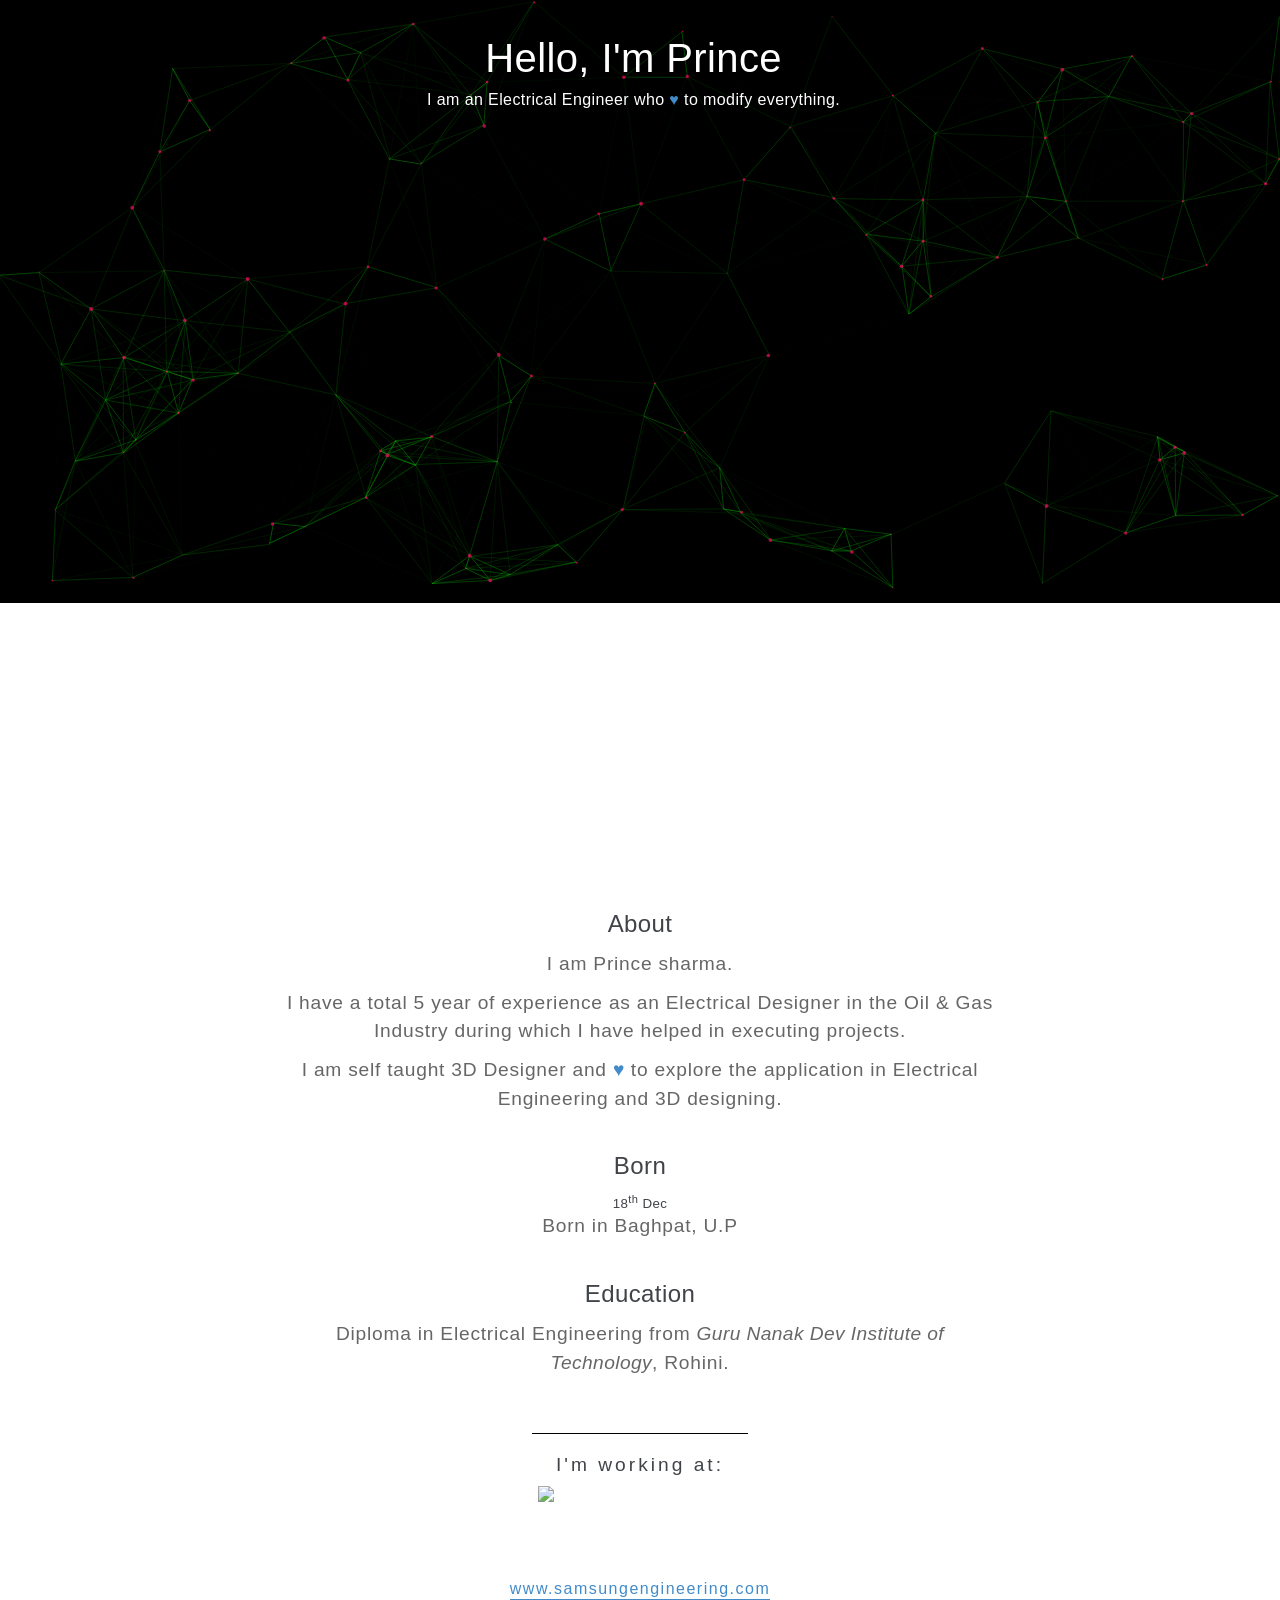
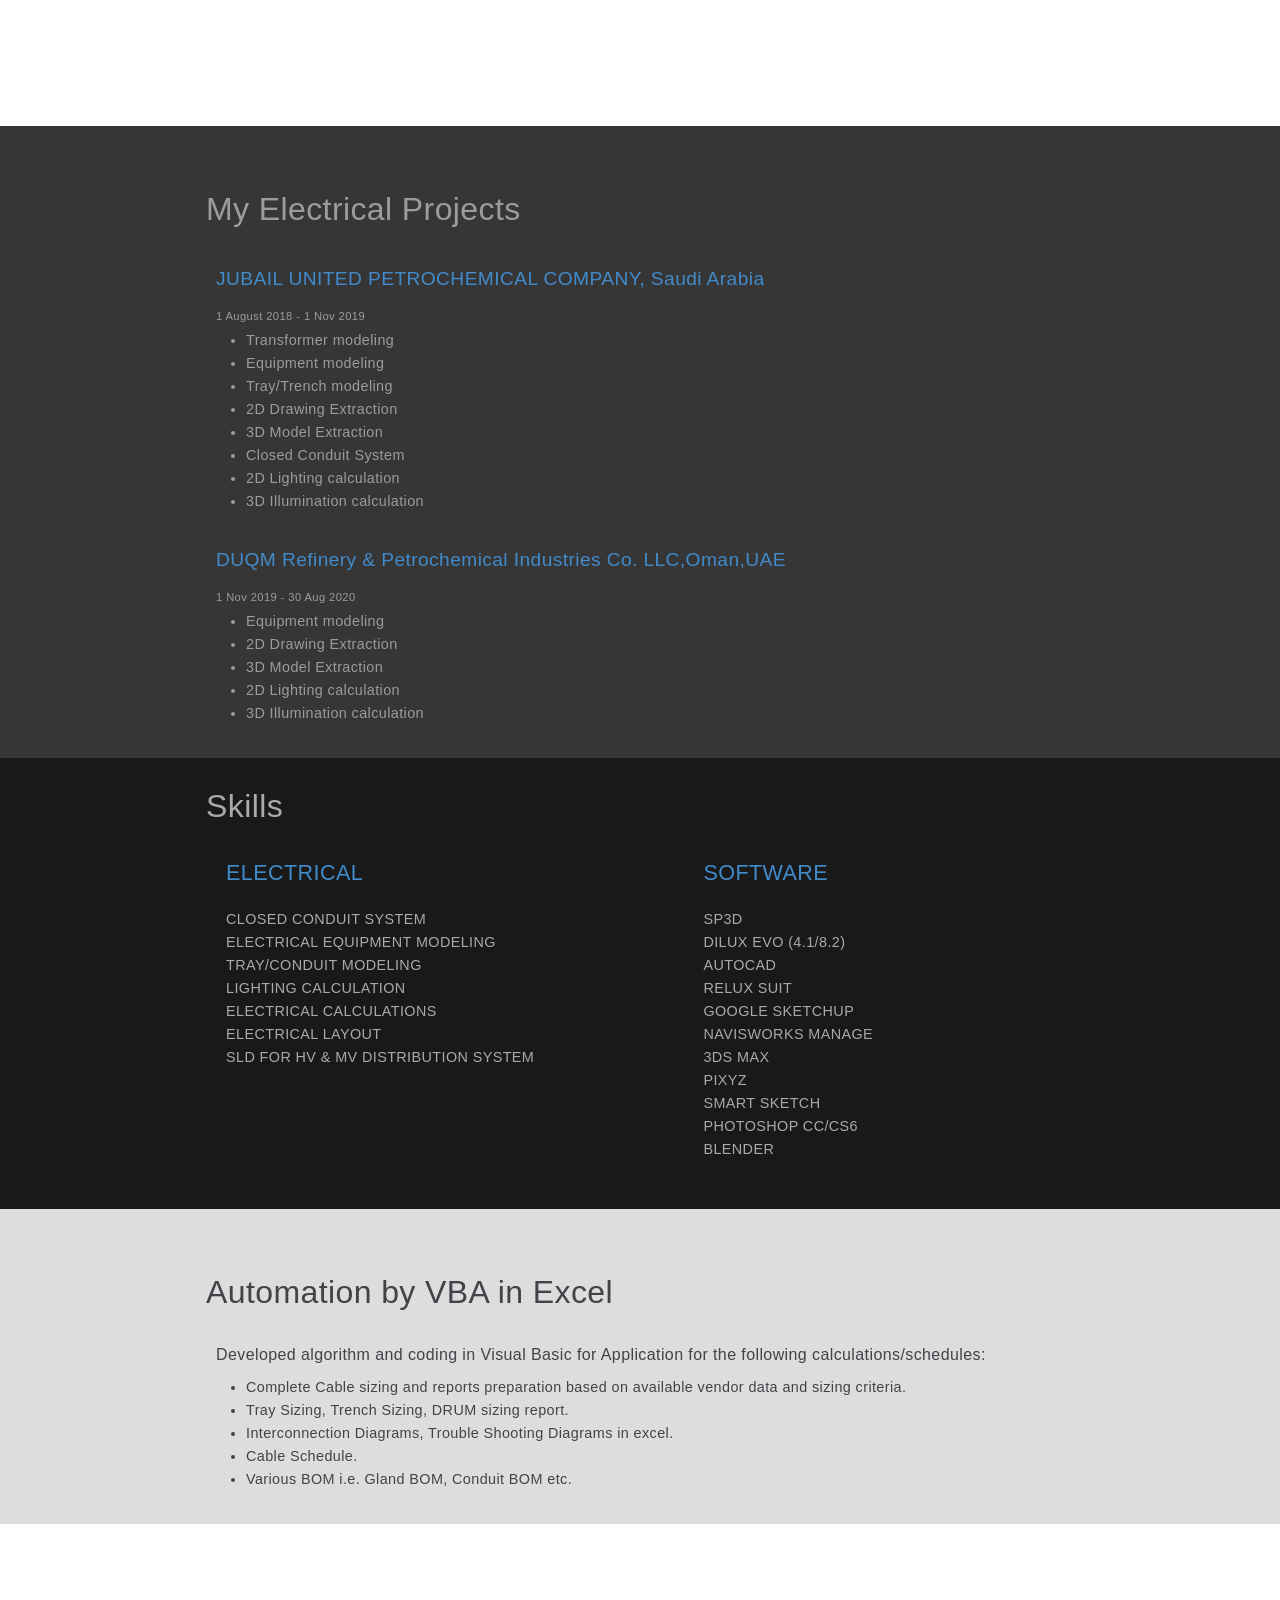
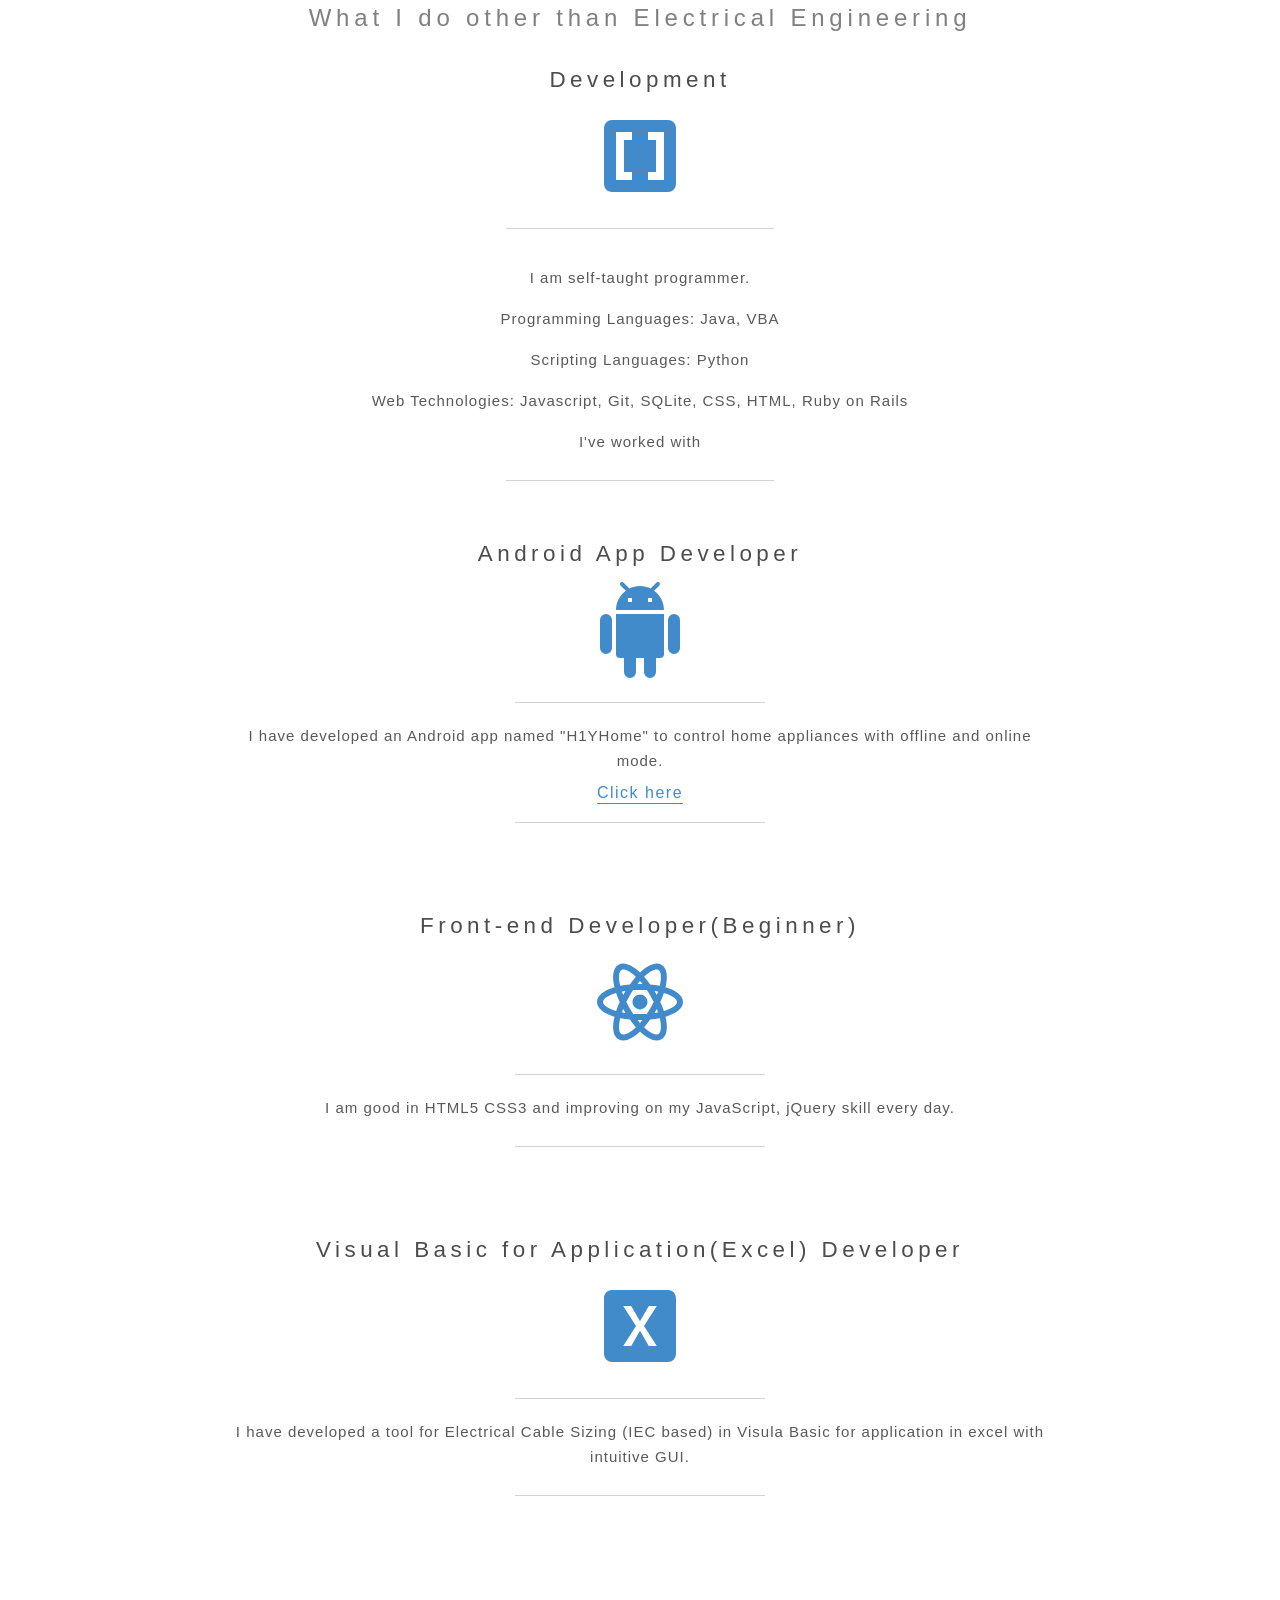
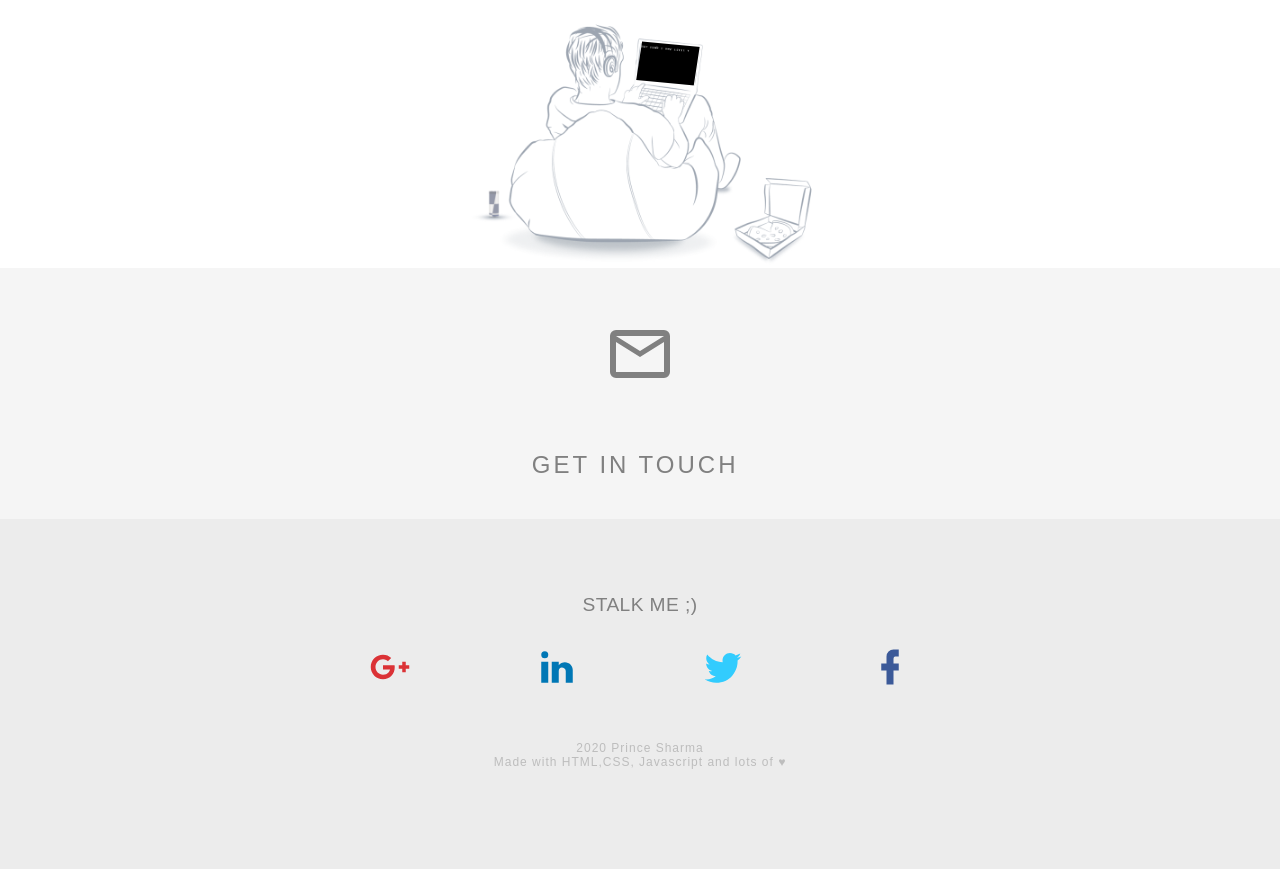
==== index.html @ 8f051c3c "Update index.html" ====
<!doctype html>
<html>
 <head> 
  <title>Resume</title> 
  <meta name="viewport" content="width=device-width, initial-scale=1.0"> 
  <link href="iCSS.css" rel="stylesheet"> 
  <link href="normalize.css" rel="stylesheet"> 
  <script src="jquery-3.1.1.min.js"></script> 
  <script src="particles.js"></script> 
  <script src="typed.min.js"></script> 
 </head> 
 <body> 
  <section class="hero"> 
   <div id="particles-js"> 
   </div> 
   <div id="intro"> 
    <h1>Hello, I'm Prince</h1> 
    <h4>I am an Electrical Engineer who <span class="pulse">♥</span> to modify everything.</h4> 
   </div> 
  </section> 
  <section id="about"> 
   <div class="container"> 
    <div id="iprince"> 
     <img src="
        PrinceH1Y.github.io/IPRINCE.JPG
	     "> 
    </div> 
    <div> 
     <h1>About</h1> 
     <p> I am Prince sharma. </p> 
     <h2></h2> 
     <p> I have a total 5 year of experience as an Electrical Designer in the Oil &amp; Gas Industry during which I have helped in executing projects.</p> 
     <h2></h2> 
     <p> I am self taught 3D Designer and <span class="pulse" color="red">♥</span> to explore the application in Electrical Engineering and 3D designing.</p> 
     <h1 class="mb-1">Born</h1> 
     <small>18<sup>th</sup> Dec</small> 
     <p class="mb-1">Born in Baghpat, U.P</p> 
     <h1 class="mb-1">Education</h1> 
     <p class="mb-1">Diploma in Electrical Engineering from <em> Guru Nanak Dev Institute of Technology</em>, Rohini. </p> 
    </div> 
    <br>
    <br> 
    <div class="dash animated fadeIn"></div> 
    <h5>I'm working at:</h5> 
    <div id="logo"> 
     <img src="
        PrinceH1Y.github.io/SAMSUNG.PNG
      "> 
    </div> 
    <a href="http://www.samsungengineering.com/">www.samsungengineering.com</a> 
   </div> 
  </section> 
  <section id="work"> 
   <div class="container"> 
    <h1>My Electrical Projects</h1> 
    <div class="work1"> 
     <h3>JUBAIL UNITED PETROCHEMICAL COMPANY, Saudi Arabia</h3> 
     <h4> 1 August 2018 - 1 Nov 2019</h4> 
     <ul> 
      <li>Transformer modeling</li>
      <li>Equipment modeling</li>
      <li>Tray/Trench modeling</li>
      <li>2D Drawing Extraction</li>
      <li>3D Model Extraction</li>
      <li>Closed Conduit System</li> 
      <li>2D Lighting calculation</li>
      <li>3D Illumination calculation</li>
     </ul> 
<div class="work1"> 
     <h3>DUQM Refinery & Petrochemical Industries Co. LLC,Oman,UAE</h3> 
     <h4> 1 Nov 2019 - 30 Aug 2020</h4> 
     <ul> 
      <li>Equipment modeling</li>
      <li>2D Drawing Extraction</li>
      <li>3D Model Extraction</li> 
      <li>2D Lighting calculation</li>
      <li>3D Illumination calculation</li>
     </ul> 
    </div> 
   </div> 
  </section> 
  <section id="skills"> 
   <div class="container"> 
    <h1>Skills</h1> 
    <div class="left col-md-6"> 
     <div id="bar1"> 
      <h2>ELECTRICAL</h2> 
      <div class="bar concealed visible animated fadeInRight">
       Closed Conduit System
      </div> 
      <div class="bar concealed visible animated fadeInRight">
       Electrical equipment modeling
      </div> 
      <div class="bar concealed visible animated fadeInRight">
       Tray/conduit modeling
      </div> 
      <div class="bar concealed visible animated fadeInRight">
       Lighting calculation
      </div> 
      <div class="bar concealed visible animated fadeInRight">
       Electrical Calculations
      </div> 
      <div class="bar concealed visible animated fadeInRight">
       Electrical Layout
      </div> 
      <div class="bar concealed visible animated fadeInRight">
       SLD for HV &amp; MV distribution system
      </div> 
     </div> 
    </div> 
    <div class="right col-md-6"> 
     <div id="bar2"> 
      <h2>SOFTWARE</h2> 
      <div class="bar concealed visible animated fadeInRight">
       SP3D
      </div> 
      <div class="bar concealed visible animated fadeInRight">
       Dilux evo (4.1/8.2)
      </div> 
      <div class="bar concealed visible animated fadeInRight">
       AUTOCAD
      </div> 
      <div class="bar concealed visible animated fadeInRight">
       Relux suit
      </div> 
      <div class="bar concealed visible animated fadeInRight">
       Google SketchUP
      </div> 
      <div class="bar concealed visible animated fadeInRight">
       NAVISWORKS MANAGE
      </div> 
      <div class="bar concealed visible animated fadeInRight">
       3DS MAX
      </div>
      <div class="bar concealed visible animated fadeInRight">
       PiXYZ
      </div>
      <div class="bar concealed visible animated fadeInRight">
       Smart Sketch
      </div>
      <div class="bar concealed visible animated fadeInRight">
       Photoshop CC/CS6
	  </div> 
      <div class="bar concealed visible animated fadeInRight">
       Blender
      </div> 
     </div> 
    </div> 
   </div> 
  </section> 
  <article class="vba-quotes"> 
   <div class="container"> 
    <h1 class="vba">Automation by VBA in Excel</h1> 
    <div> 
     <p class="left-karo"> Developed algorithm and coding in Visual Basic for Application for the following calculations/schedules:</p> 
     <ul id="list1"> 
      <li>Complete Cable sizing and reports preparation based on available vendor data and sizing criteria.</li> 
      <li>Tray Sizing, Trench Sizing, DRUM sizing report.</li> 
      <li>Interconnection Diagrams, Trouble Shooting Diagrams in excel.</li> 
      <li>Cable Schedule.</li> 
      <li>Various BOM i.e. Gland BOM, Conduit BOM etc.</li> 
     </ul> 
    </div> 
   </div> 
  </article> 
  <section id="interests"> 
   <div class="container"> 
    <h1 class="tabloid">What I do other than Electrical Engineering</h1> 
    <div class="row"> 
     <div class="concealed visible animated fadeInUp"> 
      <div class="flaticon"> 
       <i class="flaticon-codings1"></i> 
      </div> 
      <h3>Development</h3> 
      <div class="SVGicon2"> 
       <svg style="width:96px;height:96px" viewbox="0 0 24 24"> 
        <path fill="#428bca" d="M3,5A2,2 0 0,1 5,3H19A2,2 0 0,1 21,5V19A2,2 0 0,1 19,21H5C3.89,21 3,20.1 3,19V5M6,6V18H10V16H8V8H10V6H6M16,16H14V18H18V6H14V8H16V16Z" /> 
       </svg> 
      </div> 
      <div class="dash"></div> 
      <p class="light"> </p>
      <p>I am self-taught programmer.</p> 
      <p> Programming Languages: Java, VBA </p> 
      <p>Scripting Languages: Python </p> 
      <p>Web Technologies: Javascript, Git, SQLite, CSS, HTML, Ruby on Rails</p> 
      <div> 
       <p> I've worked with <font color="#428bca" size="4em"><span class="element"></span></font> </p> 
      </div> 
      <div class="dash"></div> 
     </div> 
    </div> 
    <div class="row"> 
     <div class="column col-md-6 concealed visible animated fadeInUp"> 
      <div class="flaticon"> 
       <i class="flaticon-bulb11"></i> 
      </div> 
      <h3>Android App Developer</h3> 
      <div class="SVGicon2"> 
       <svg style="width:96px;height:96px" viewbox="0 0 24 24"> 
        <path fill="#428bca" d="M15,5H14V4H15M10,5H9V4H10M15.53,2.16L16.84,0.85C17.03,0.66 17.03,0.34 16.84,0.14C16.64,-0.05 16.32,-0.05 16.13,0.14L14.65,1.62C13.85,1.23 12.95,1 12,1C11.04,1 10.14,1.23 9.34,1.63L7.85,0.14C7.66,-0.05 7.34,-0.05 7.15,0.14C6.95,0.34 6.95,0.66 7.15,0.85L8.46,2.16C6.97,3.26 6,5 6,7H18C18,5 17,3.25 15.53,2.16M20.5,8A1.5,1.5 0 0,0 19,9.5V16.5A1.5,1.5 0 0,0 20.5,18A1.5,1.5 0 0,0 22,16.5V9.5A1.5,1.5 0 0,0 20.5,8M3.5,8A1.5,1.5 0 0,0 2,9.5V16.5A1.5,1.5 0 0,0 3.5,18A1.5,1.5 0 0,0 5,16.5V9.5A1.5,1.5 0 0,0 3.5,8M6,18A1,1 0 0,0 7,19H8V22.5A1.5,1.5 0 0,0 9.5,24A1.5,1.5 0 0,0 11,22.5V19H13V22.5A1.5,1.5 0 0,0 14.5,24A1.5,1.5 0 0,0 16,22.5V19H17A1,1 0 0,0 18,18V8H6V18Z" /> 
       </svg> 
      </div> 
      <div class="dash"></div> 
      <p> I <span class="heart"></span> have developed an Android app named "H1YHome" to control home appliances with offline and online mode. </p> 
      <a href="https://play.google.com/store/apps/details?id=com.chakviapps.H1YHome" target="_blank">Click here</a> 
      <div class="dash"></div> 
     </div> 
    </div> 
    <div class="row"> 
     <div class="column col-md-6 concealed visible animated fadeInUp"> 
      <div class="flaticon"> 
       <i class="flaticon-bulb11"></i> 
      </div> 
      <h3>Front-end Developer(Beginner)</h3> 
      <div class="SVGicon2"> 
       <svg style="width:96px;height:96px" viewbox="0 0 24 24"> 
        <path fill="#428bca" d="M12,10.11C13.03,10.11 13.87,10.95 13.87,12C13.87,13 13.03,13.85 12,13.85C10.97,13.85 10.13,13 10.13,12C10.13,10.95 10.97,10.11 12,10.11M7.37,20C8,20.38 9.38,19.8 10.97,18.3C10.45,17.71 9.94,17.07 9.46,16.4C8.64,16.32 7.83,16.2 7.06,16.04C6.55,18.18 6.74,19.65 7.37,20M8.08,14.26L7.79,13.75C7.68,14.04 7.57,14.33 7.5,14.61C7.77,14.67 8.07,14.72 8.38,14.77C8.28,14.6 8.18,14.43 8.08,14.26M14.62,13.5L15.43,12L14.62,10.5C14.32,9.97 14,9.5 13.71,9.03C13.17,9 12.6,9 12,9C11.4,9 10.83,9 10.29,9.03C10,9.5 9.68,9.97 9.38,10.5L8.57,12L9.38,13.5C9.68,14.03 10,14.5 10.29,14.97C10.83,15 11.4,15 12,15C12.6,15 13.17,15 13.71,14.97C14,14.5 14.32,14.03 14.62,13.5M12,6.78C11.81,7 11.61,7.23 11.41,7.5C11.61,7.5 11.8,7.5 12,7.5C12.2,7.5 12.39,7.5 12.59,7.5C12.39,7.23 12.19,7 12,6.78M12,17.22C12.19,17 12.39,16.77 12.59,16.5C12.39,16.5 12.2,16.5 12,16.5C11.8,16.5 11.61,16.5 11.41,16.5C11.61,16.77 11.81,17 12,17.22M16.62,4C16,3.62 14.62,4.2 13.03,5.7C13.55,6.29 14.06,6.93 14.54,7.6C15.36,7.68 16.17,7.8 16.94,7.96C17.45,5.82 17.26,4.35 16.62,4M15.92,9.74L16.21,10.25C16.32,9.96 16.43,9.67 16.5,9.39C16.23,9.33 15.93,9.28 15.62,9.23C15.72,9.4 15.82,9.57 15.92,9.74M17.37,2.69C18.84,3.53 19,5.74 18.38,8.32C20.92,9.07 22.75,10.31 22.75,12C22.75,13.69 20.92,14.93 18.38,15.68C19,18.26 18.84,20.47 17.37,21.31C15.91,22.15 13.92,21.19 12,19.36C10.08,21.19 8.09,22.15 6.62,21.31C5.16,20.47 5,18.26 5.62,15.68C3.08,14.93 1.25,13.69 1.25,12C1.25,10.31 3.08,9.07 5.62,8.32C5,5.74 5.16,3.53 6.62,2.69C8.09,1.85 10.08,2.81 12,4.64C13.92,2.81 15.91,1.85 17.37,2.69M17.08,12C17.42,12.75 17.72,13.5 17.97,14.26C20.07,13.63 21.25,12.73 21.25,12C21.25,11.27 20.07,10.37 17.97,9.74C17.72,10.5 17.42,11.25 17.08,12M6.92,12C6.58,11.25 6.28,10.5 6.03,9.74C3.93,10.37 2.75,11.27 2.75,12C2.75,12.73 3.93,13.63 6.03,14.26C6.28,13.5 6.58,12.75 6.92,12M15.92,14.26C15.82,14.43 15.72,14.6 15.62,14.77C15.93,14.72 16.23,14.67 16.5,14.61C16.43,14.33 16.32,14.04 16.21,13.75L15.92,14.26M13.03,18.3C14.62,19.8 16,20.38 16.62,20C17.26,19.65 17.45,18.18 16.94,16.04C16.17,16.2 15.36,16.32 14.54,16.4C14.06,17.07 13.55,17.71 13.03,18.3M8.08,9.74C8.18,9.57 8.28,9.4 8.38,9.23C8.07,9.28 7.77,9.33 7.5,9.39C7.57,9.67 7.68,9.96 7.79,10.25L8.08,9.74M10.97,5.7C9.38,4.2 8,3.62 7.37,4C6.74,4.35 6.55,5.82 7.06,7.96C7.83,7.8 8.64,7.68 9.46,7.6C9.94,6.93 10.45,6.29 10.97,5.7Z" /> 
       </svg> 
      </div> 
      <div class="dash"></div> 
      <p> I <span class="heart"></span> am good in HTML5 CSS3 and improving on my JavaScript, jQuery skill every day. </p> 
      <div class="dash"></div> 
     </div> 
    </div> 
    <div class="row"> 
     <div class="column col-md-6 concealed visible animated fadeInUp"> 
      <div class="flaticon"> 
       <i class="flaticon-bulb11"></i> 
      </div> 
      <h3>Visual Basic for Application(Excel) Developer</h3> 
      <div class="SVGicon2"> 
       <svg style="width:96px;height:96px" viewbox="0 0 24 24"> 
        <path fill="#428bca" d="M16.2,17H14.2L12,13.2L9.8,17H7.8L11,12L7.8,7H9.8L12,10.8L14.2,7H16.2L13,12M19,3H5C3.89,3 3,3.89 3,5V19A2,2 0 0,0 5,21H19A2,2 0 0,0 21,19V5C21,3.89 20.1,3 19,3Z" /> 
       </svg> 
      </div> 
      <div class="dash"></div> 
      <p> I <span class="heart"></span> have developed a tool for Electrical Cable Sizing (IEC based) in Visula Basic for application in excel with intuitive GUI. </p> 
      <div class="dash"></div> 
     </div> 
    </div> 
   </div> 
  </section> 
  <section id="dysection"> 
   <div id="dynamic"> 
    <img id="zero" src="homepageGraphics-2.png"> 
    <img id="zero1" src="homepageGraphics-1.png"> 
    <img id="zero3" src="homepageGraphics-3.png"> 
    <p id="dynamic-content"></p> 
   </div> 
  </section> 
  <section id="contact"> 
   <div class="container"> 
    <div class="paperplane concealed visible animated bounceInDown">
     <i class="flaticon-paper41"></i>
    </div> 
    <div class="SVGicon2"> 
     <svg style="width:72px;height:72px" viewbox="0 0 24 24"> 
      <path fill="grey" d="M20,4H4A2,2 0 0,0 2,6V18A2,2 0 0,0 4,20H20A2,2 0 0,0 22,18V6A2,2 0 0,0 20,4M20,18H4V8L12,13L20,8V18M20,6L12,11L4,6V6H20V6Z" /> 
     </svg> 
    </div> 
    <h1>GET IN TOUCH
     <div>
   <div class="dash animated fadeIn"></div> 
   <br>
   <br> 
  </section> 
  <section id="footer"> 
   <div class="container">  
    <h3>STALK ME ;)</h3> 
    <ul> 
     <li class="email"> <a href="https://plus.google.com/114648757290938201264"> 
       <svg style="width:42px;height:42px" viewbox="0 0 24 24"> 
        <path fill="#db3236" d="M23,11H21V9H19V11H17V13H19V15H21V13H23M8,11V13.4H12C11.8,14.4 10.8,16.4 8,16.4C5.6,16.4 3.7,14.4 3.7,12C3.7,9.6 5.6,7.6 8,7.6C9.4,7.6 10.3,8.2 10.8,8.7L12.7,6.9C11.5,5.7 9.9,5 8,5C4.1,5 1,8.1 1,12C1,15.9 4.1,19 8,19C12,19 14.7,16.2 14.7,12.2C14.7,11.7 14.7,11.4 14.6,11H8Z" /> 
       </svg> <p style="color:#db3236" ;>Google+</p> </a> </li> 
     <li class="linkedin"> <a href="https://www.linkedin.com/in/prince-sharma-3a268b177/"> 
       <svg style="width:42px;height:42px" viewbox="0 0 24 24"> 
        <path fill="#0077B5" d="M21,21H17V14.25C17,13.19 15.81,12.31 14.75,12.31C13.69,12.31 13,13.19 13,14.25V21H9V9H13V11C13.66,9.93 15.36,9.24 16.5,9.24C19,9.24 21,11.28 21,13.75V21M7,21H3V9H7V21M5,3A2,2 0 0,1 7,5A2,2 0 0,1 5,7A2,2 0 0,1 3,5A2,2 0 0,1 5,3Z" /> 
       </svg> <p style="color:#0077B5;">Linkedin</p> </a> </li> 
     <li class="twitter"> <a href="https://mobile.twitter.com/princesharmah1y"> 
       <svg style="width:42px;height:42px" viewbox="0 0 24 24"> 
        <path fill="#32CCFE" d="M22.46,6C21.69,6.35 20.86,6.58 20,6.69C20.88,6.16 21.56,5.32 21.88,4.31C21.05,4.81 20.13,5.16 19.16,5.36C18.37,4.5 17.26,4 16,4C13.65,4 11.73,5.92 11.73,8.29C11.73,8.63 11.77,8.96 11.84,9.27C8.28,9.09 5.11,7.38 3,4.79C2.63,5.42 2.42,6.16 2.42,6.94C2.42,8.43 3.17,9.75 4.33,10.5C3.62,10.5 2.96,10.3 2.38,10C2.38,10 2.38,10 2.38,10.03C2.38,12.11 3.86,13.85 5.82,14.24C5.46,14.34 5.08,14.39 4.69,14.39C4.42,14.39 4.15,14.36 3.89,14.31C4.43,16 6,17.26 7.89,17.29C6.43,18.45 4.58,19.13 2.56,19.13C2.22,19.13 1.88,19.11 1.54,19.07C3.44,20.29 5.7,21 8.12,21C16,21 20.33,14.46 20.33,8.79C20.33,8.6 20.33,8.42 20.32,8.23C21.16,7.63 21.88,6.87 22.46,6Z" /> 
       </svg> <p style="color:#32CCFE;">Twitter</p> </a> </li> 
     <li class="facebook"> <a href="https://www.facebook.com/princesharmah1y"> 
       <svg style="width:42px;height:42px" viewbox="0 0 24 24"> 
        <path fill="#3B5998" d="M17,2V2H17V6H15C14.31,6 14,6.81 14,7.5V10H14L17,10V14H14V22H10V14H7V10H10V6A4,4 0 0,1 14,2H17Z" /> 
       </svg> <p style="color:#3B5998;">Facebook</p> </a> </li> 
    </ul> 
    <div class="license">
      2020 Prince Sharma 
     <br> Made with HTML,CSS, Javascript and lots of ♥ 
    </div> 
   </div> 
  </section> 
  <script>
				$("#footer ul li").hover(function() {
				      $(this).find('p').stop(true, true).fadeIn(800);
				    }, function() {
				      $(this).find('p').stop(true, true).fadeOut(800);
				});
</script> 
  <script>
	$(function(){
			$(".element").typed({
				strings: ["VBA","HTML3","CSS3","Javascript","Ruby on Rails","SQLite","Python","Android Development","Java"],
				typeSpeed: 0,
				// time before typing starts
				startDelay: 4,
				// backspacing speed
				backSpeed: 0,
				// time before backspacing
				backDelay: 1500,
				// loop
				loop: true,
				// false = infinite
				loopCount: false,
				// show cursor
				showCursor: true,
				// character for cursor
				cursorChar: "|",
			});
	});
</script> 
  <script>
							Date.daysBetween = function( date1, date2 ) {
									  //Get 1 day in milliseconds
									  var one_day=1000*60*60*24;

									  // Convert both dates to milliseconds
									  var date1_ms = date1.getTime();
									  var date2_ms = date2.getTime();

									  // Calculate the difference in milliseconds
										var difference_ms = 0;
									  var difference_ms = date2_ms - date1_ms;
									  //take out milliseconds
									  difference_ms = difference_ms/1000;

									  //var seconds = Math.floor(difference_ms % 60);
									  difference_ms = difference_ms/60;

									  //var minutes = Math.floor(difference_ms % 60);

									  difference_ms = difference_ms/60;
									  //var hours = Math.floor(difference_ms % 24);

										difference_ms = difference_ms/24;
									  var days = Math.floor(difference_ms % 24);

										difference_ms2 = difference_ms/30.41666667;
									  var months = Math.floor(difference_ms2 % 12);

										difference_ms = difference_ms/365;
										var years = Math.floor(difference_ms % (365));

						  return years + ' years, ' + months + ' months, ' + days + ' days,';
						}

						var start_date  = new Date(2007, 7, 2);
						var today= new Date();
						document.getElementById("exp").innerHTML = Date.daysBetween(start_date, today);

</script> 
  <script>
    var c=0;
		var type_count = 1;
		var type_count2 = 1;
		var image1 = document.getElementById("zero1");
		var image2 = document.getElementById("zero");
		var image3 = document.getElementById("zero3");

			   window.onload = pic1;

			      function pic1() {
							//scrollDiv_init();

								if(type_count==1) {
									type_count = type_count + 1;
									type_count2 = 1;
									startTyping(text, 50, "dynamic-content");

								}
			          //var image = document.getElementById("zero");
			          //image.src = "images/homepageGraphics-1.png";


								image1.style.display = "inline";
								image2.style.display = "none";
								image3.style.display = "none";

			          setTimeout(pic2, 150);

			      }
			      function pic2() {
			          //var image = document.getElementById("zero");
			          //image.src="images/homepageGraphics-3.png"

								image1.style.display = "none";
								image2.style.display = "none";
								image3.style.display = "inline";


			          if (c<42) {
			              c=c+1;
			              setTimeout(pic1, 150);
			          }else {
			              c=0;
			              //setTimeout(pic3, 150);
										pic3();
			          }
			      }

			      function pic3() {


								if(type_count2==1) {
									type_count2 = type_count2 + 1;
									type_count = 1;
									scrollDiv_init();
								}


			          //var image = document.getElementById("zero");
			          //image.src = "images/homepageGraphics-1.png";

								image1.style.display = "inline";
								image2.style.display = "none";
								image3.style.display = "none";


			          if (c < 20) {
			              c=c+1;
			              setTimeout(pic4, 150);
			          }else {
			              c=0;
			              //setTimeout(pic1, 150);
										pic1();
			          }

			      }
			      function pic4() {
			          //var image = document.getElementById("zero");
			          //image.src="images/homepageGraphics-2.png"


								image1.style.display = "none";
								image2.style.display = "inline";
								image3.style.display = "none";

			          setTimeout(pic3, 150);
			      }


//window.onload = pic1;

</script> 
  <script>
var text="</br> var comb = new List&lt; </n> 		Tuple&lt;int, </br>    string&gt;&gt; </br>Func&lt;int, int, bool&gt; </b>    isMatch = (i, comb) =&gt; </br> for(i = 1; i<100; i++)";

var delay=6;
//var currentChar=1;
var currentChar=5;
var destination="[not defined]";
function type()
{
  if (document.getElementById)
  {
    var dest=document.getElementById(destination);
    if (dest)
    {
      dest.innerHTML=text.substr(0, currentChar);
      currentChar++


      if (currentChar>text.length)
      {
        currentChar=1;
				return false;
				//setTimeout("type()", 5500);
      }
      else
      {
        setTimeout("type()", delay);
      }

    }
  }
}
function startTyping(textParam, delayParam, destinationParam)
{
  text=textParam;
  delay=delayParam;
  currentChar=1;
  destination=destinationParam;
  type();
}
</script> 
  <script>

ScrollRate = 100;

function scrollDiv_init() {
var dynamicresult = "[:log] add_to_notification \
[:log] /AJAX/live_events </br>\
[:log] total 0.0 seconds </br>\
[:log] add_to_notificat </br>\
[:log] /AJAX/live_feed/ </br>\
[:log] total 0.0 second </br>\
[:log] add_to_notificati </br>\
[:log] monitor (pid=111. </br>\
[:log] add_to_notifica </br>\
[:log] Raven is not  </br>\
[:log] add_to_notific </br>\
[:log] No handlers coul </br>\
[:log] add_to_notifica </br>\
[:log] /ghost/ping/:  </br>\
[:log] total 0.0 secon </br>\
[:log] add_to_notifica </br>\
[:log] /beta/: 14 que </br>\
[:log] total 0.0 secon </br>\
[:log] add_to_notific </br>\
[:log] add_to_notific </br>\
[:log] /AJAX/live_fee </br>\
[:log] total 0.0 secon </br>\
[:log] add_to_notifica </br>\
[:log] /AJAX/live_feed </br>\
[:log] total 0.0 secon </br>\
[:log] add_to_notifica </br>\
[:log] monitor (pid=11 </br>\
[:log] add_to_notific </br>\
[:log] Raven is not c </br>\
[:log] add_to_notific </br>\
[:log] No handlers co </br>\
[:log] add_to_notific </br>\
[:log] /ghost/ping/:  </br>\
[:log] total 0.0 seco </br>\
[:log] add_to_notific </br>\
[:log] /beta/: 14 quen </br>\
[:log] total 0.0 sec </br>\
[:log] add_to_notifi </br>\
[:log] add_to_notifi </br>\
[:log] /AJAX/live_fe </br>\
[:log] add_to_notifica </br>\
[:log] /AJAX/live_feed </br>\
[:log] total 0.0 secon </br>\
[:log] add_to_notifica </br>\
[:log] monitor (pid=11 </br>\
[:log] add_to_notific </br>\
[:log] Raven is not c </br>\
[:log] add_to_notific </br>\
[:log] No handlers co </br>\
[:log] add_to_notific </br>\
[:log] /ghost/ping/:  </br>\
[:log] total 0.0 seco </br>\
[:log] add_to_notific </br>\
[:log] /beta/: 14 quen </br>\
[:log] total 0.0 sec </br>\
[:log] add_to_notifi </br>\
[:log] add_to_notifi </br>\
[:log] /AJAX/live_fe" ;

$("dynamic-content").stop();

	//document.getElementById("dynamic-content").innerHTML = dynamicresult;
	DivElmnt = document.getElementById("dynamic-content");
	//DivElmnt.style.fontSize = "2px";
	DivElmnt.innerHTML = dynamicresult;
	//DivElmnt.style.background-color = white;
	//DivElmnt.style.color = white;
	ReachedMaxScroll = false;

	DivElmnt.scrollTop = 0;
	PreviousScrollTop  = 0;

	ScrollInterval = setInterval('scrollDiv()', ScrollRate);
}

function scrollDiv() {

	if (!ReachedMaxScroll) {
		DivElmnt.scrollTop = PreviousScrollTop;
		PreviousScrollTop++;
		ReachedMaxScroll = DivElmnt.scrollTop >= (DivElmnt.scrollHeight - DivElmnt.offsetHeight);
	}
	else {
		//ReachedMaxScroll = (DivElmnt.scrollTop == 0)?false:true;
		//DivElmnt.scrollTop = PreviousScrollTop;
		//PreviousScrollTop--;
	}
}

function pauseDiv() {
	clearInterval(ScrollInterval);
}

function resumeDiv() {
	PreviousScrollTop = DivElmnt.scrollTop;
	ScrollInterval    = setInterval('scrollDiv()', ScrollRate);
}
</script> 
  <script>
						/* ---- particles.js config ---- */
					particlesJS("particles-js", {
					"particles": {
					"number": {
						"value": 130,
						"density": {
							"enable": true,
							"value_area": 800
						}
					},
					"color": {
						"value": "#ff0066"
					},
					"shape": {
						"type": "circle",
						"stroke": {
							"width": 0,
							"color": "#3F23FF"
						},
						"polygon": {
							"nb_sides": 5
						},
						"image": {
							"src": "img/github.svg",
							"width": 100,
							"height": 100
						}
					},
					"opacity": {
						"value": 0.7,
						"random": false,
						"anim": {
							"enable": false,
							"speed": 2,
							"opacity_min": 0.1,
							"sync": false
						}
					},
					"size": {
						"value": 2,
						"random": true,
						"anim": {
							"enable": false,
							"speed": 40,
							"size_min": 0.1,
							"sync": false
						}
					},
					"line_linked": {
						"enable": true,
						"distance": 150,
						"color": "#07F300",
						"opacity": 0.4,
						"width": 1
					},
					"move": {
						"enable": true,
						"speed": 4,
						"direction": "none",
						"random": false,
						"straight": false,
						"out_mode": "out",
						"bounce": false,
						"attract": {
							"enable": false,
							"rotateX": 600,
							"rotateY": 1200
						}
					}
					},
					"interactivity": {
					"detect_on": "canvas",
					"events": {
						"onhover": {
							"enable": true,
							"mode": "grab"
						},
						"onclick": {
							"enable": true,
							"mode": "push"
						},
						"resize": true
					},
					"modes": {
						"grab": {
							"distance": 140,
							"line_linked": {
								"opacity": 1
							}
						},
						"bubble": {
							"distance": 400,
							"size": 40,
							"duration": 2,
							"opacity": 8,
							"speed": 3
						},
						"repulse": {
							"distance": 200,
							"duration": 0.4
						},
						"push": {
							"particles_nb": 4
						},
						"remove": {
							"particles_nb": 2
						}
					}
					},
					"retina_detect": true
					});

</script>   
 </body>
</html>
---- iCSS.css ----
* {
  margin: 0px;
  box-sizing: border-box;
  font-weight: 300;
  text-align: center;
  font-family: 'Open Sans',Arial,Helvetica Neue,sans-serif;
  letter-spacing: 0.4px;
}

li { font-size: 0.9em; text-align: left; margin-bottom: 7px; }
html, body {height: 100%; width: 100%; }
body {color: #404348; }
h1, h2, h3, h4, p, small {margin: 10px 10px 5px 10px; }
p, small {margin: 10px 10px 5px 10px; }



a {
    color: #428bca;
    text-decoration: none;
    text-align: center;
    letter-spacing: 1.5px;
    padding-bottom: 2px;
    border-bottom: 1px solid #428bca;
}

a:hover { border-bottom: 1px dashed #428bca; }

.dash { height: 1px; width: 30%; background: black; margin: 20px auto; }

.header {
  position: fixed;
  z-index: 5;
  width: 100%;
}

.hero { height: 67%; width: 100%; }
#intro {
  width: 100%;
  height:0%;
  color: white;
  z-index: 9999;
  background: none;
  position: relative;
  padding: 2% 1% 1% 0;
  user-select: none;
}
#intro h1 { font-size: 2.5em; font-weight: 300; padding-bottom: 0px; user-select: none; }
#intro h4 { font-size: 1.0em; font-weight: 200; user-select: none; }

canvas {
  display: block;
  vertical-align: bottom;
}
#particles-js {
  position: absolute;
  width: 100%;
  height: 67%;
  margin: 0 0 0 0;
  background-color: black;
  background-image: url("");
  background-repeat: no-repeat;
  background-size: cover;
  background-position: 50% 50%;
}


#about {padding: 5% 10% 10% 10%; }
#about div h1 {padding: 4% 10% 1% 10%; }
#about p {
    color: #666666;
    margin: 0 auto;
    font-size: 1.2em;
    letter-spacing: 0.04em;
    line-height: 1.5em;
    font-weight: 300;
}

.pulse {color: #428bca; height: auto;}

#iprince img {
  width: 25%;
  border-radius: 50%;
  padding: 10px;
  min-width: 200px;
  min-height: 200px;
  max-width: 300px;
  max-height: 300px;
  user-select: none;
}

h5 {
    font-style: normal;
    letter-spacing: 3px;
    font-size: 1.2em;
    font-weight: 400;
}

#logo img {
  width: 25%;
  padding: 10px;
  min-width: 223px;
  min-height: 100px;
  max-width: 268px;
  max-height: 120px;
  opacity: 0.9;
}


#dysection { position: relative; width: 360px; height: 252px; margin:auto; }
#dynamic {
    background-size: cover;
    position: absolute;
    width: 360px;
    height: 252px;
    margin: auto;
    align-self: center;
}
#zero {width: 360px; height: 252px; margin:0%;}
#zero1 {width: 360px; height: 252px; margin:0%; display: none;}
#zero3 {width: 360px; height: 252px; margin:0%; display: none;}

#dynamic-content {
  //font-size: 3.5px;
  font-size: 3.0px;
  font-weight: 400;
  font-family: monospace;
  //white-space: pre;
  height: 38px;
  width: 58px;
  line-height: 4px;
  overflow: hidden;
  word-wrap: break-word;
  position: absolute;
  //right: 297px;
  right: 113px;
  tab-size: 2;
  -moz-tab-size: 2;
  -o-tab-size: 2;
  transform: rotateX(5deg) rotateY(5deg) rotateZ(5deg) skew(-3.7deg) ;
  top: 18px;
  word-spacing: 0;
  background-color: black;
  color: white;
  text-align: left;
}

#work { padding: 30px 20px 30px; color: #9c9c9c; background: #363636; }
#work h1 {font-size: 2em; margin: 35px 0 35px; text-align: left; }
#work h3 {font-size: 1.2em; margin-top: 40px; margin-bottom: 20px; text-align: left; color: #428bca; }
#work h4 {font-size: 0.7em; margin-top: 0; margin-bottom: 10px; text-align: left; }
.work1 ul li {font-size: 0.9em; text-align: left; }

#skills { float: left; width: 100%; padding: 30px 20px 30px; background-color: #191919;}
#skills h1 {font-size: 2em; margin: 0 0 35px; text-align: left; color: #aaaaaa; }
#skills h2 {font-size: 1.5em; margin: 0 20px 25px; text-align: left; }

#bar1 div, #bar2 div { margin: 7px 20px; text-align: left; }
#bar1 h2, #bar2 h2 { color: #428bca; }
#bar1 { float: left; width: 95%; font-size: 0.9em; text-transform: uppercase; letter-spacing: 2px; text-align: left; margin-bottom: 15px; color: #aaaaaa; }
#bar2 { float: left; width: 95%; font-size: 0.9em; text-transform: uppercase; letter-spacing: 2px; text-align: left; margin-bottom: 15px; color: #aaaaaa; }


.vba-quotes { background: #ddd; padding: 30px 20px 30px; width: 100%; clear: both; }
.vba-quotes h1 { font-size: 2em; margin: 35px 0 35px; text-align: left; }
#list1 li {font-size: 0.9em; text-align: left; }
.left-karo {text-align: left; margin-top: 5px; margin-bottom: 15px; }



#interests * {text-align: center; }
#interests { padding-top: 70px; padding-bottom: 70px; background: white; position: relative; text-align: center; border-color: white; position: relative; }
#interests h1 { margin-bottom: 35px; font-size: 1.5em; font-weight: 300; color: gray; letter-spacing: 0.2em; }
#interests .bold { font-weight: 600; }
#interests i { font-size: 4em; color: #737373; }
#interests .row .column { padding: 30px; border-left: 1px solid #ebebeb; }
#interests .row .column:first-of-type { border-left: none; }
#interests h3 { font-weight: 400; color: #4c4c4c; letter-spacing: 0.2em; font-size: 1.4em; padding-bottom: 10px; }
#interests p { color: #595959; padding-top: 0px; padding-bottom: 6px; font-size: 1.1em; letter-spacing: 1px; font-weight: 300; font-size: 15px; line-height: 25px; }
#interests .dash { background: lightgray; }


#contact { padding-top: 50px; padding-bottom: 20px; position: relative; border-color: whitesmoke; background: whitesmoke; color: gray; text-align: center; }
//#contact { padding-top: 50px; padding-bottom: 20px; border-color: whitesmoke; background: whitesmoke; color: gray; text-align: center; }
#contact h1 { color: grey; font-weight: 300; font-size: 1.5em; text-transform: uppercase; letter-spacing: 3px; margin: 10px 0 20px; }
#contact h1 div { display: inline-block; }
#contact p { font-size: 1.0em; font-weight: 300; letter-spacing: 1px; margin: 30px auto 35px; max-width: 500px; }
#contact a.contact { padding: 8px 15px; border: 1px solid lightgray; border-radius: 3px; font-size: 1.4em; font-weight: 300; letter-spacing: 1px; color: #6c6c6c; }
#contact a.contact i { margin-left: 10px; font-size: 20px; }
#contact a.contact:hover { color: white; background: #428bca; border: 1px solid gray; }


#footer { padding: 65px 0 100px; background: #ECECEC; text-align: center; font-weight: 300; }
#footer h3 { font-size: 1.2em; margin-bottom: 30px; color: gray; }
//#footer h4 { margin-bottom: 25px; }
#footer ul { list-style: none; padding: 0; }
#footer ul li { display: inline-block; min-width: 50px; min-height: 75px; margin: 0 30px; padding: 0 30px; position: relative; }
#footer ul li a {color: lightgray; border-bottom: none;}
#footer ul li a p { position: absolute; font-weight: 400; letter-spacing: 1px; display: none; left: 0; right: 0; margin: auto; margin-top: 10px; }
#footer .license { font-family: Georgia, sans-serif; color: #bdbdbd; letter-spacing: 1px; font-size: 12px; margin-top: 20px; }
#footer .license:hover { border-bottom: 0.6px solid #bdbdbd; color: #9c9c9c; }


/* iphone 5 only Mobile ----------- */
@media only screen and (max-width: 320px) {
  #dysection { position: relative; width: 310px; height: 217px; margin:auto; }
  #dynamic {
      background-size: cover;
      position: absolute;
      width: 310px;
      height: 217px;
      margin: auto;
      //margin: 0;
      align-self: center;
  }
  #zero {width: 310px; height: 217px; margin:0%;}
  #zero1 {width: 310px; height: 217px; margin:0%; display: none;}
  #zero3 {width: 310px; height: 217px; margin:0%; display: none;}

  #dynamic-content {
    font-size: 3px;
    height: 33px;
    width: 50px;
    line-height: 4px;
    font-weight: 100;
    font-family: monospace;
    overflow: hidden;
    word-wrap: break-word;
    position: absolute;
    right: 96px;
    tab-size: 2;
    -moz-tab-size: 2;
    -o-tab-size: 2;
    transform: rotateX(5deg) rotateY(5deg) rotateZ(5deg) skew(-3.7deg) ;
    top: 14px;
    word-spacing: 0;
    background-color: black;
    color: white;
    text-align: left;
  }

}


/* Mobile ----------- */
@media only screen and (min-width: 667px) {
  #bar1 { float: left; width: 49%; }
  #bar2 { float: right; width: 49%; }
  .container {width: 85%; margin: auto; }
}

/* Desktops and laptops ----------- */
@media only screen and (min-width: 1024px) {
  #bar1 { float: left; width: 45%; }
  #bar2 { float: right; width: 45%; }
  .container {width: 70%; margin: auto; }
}
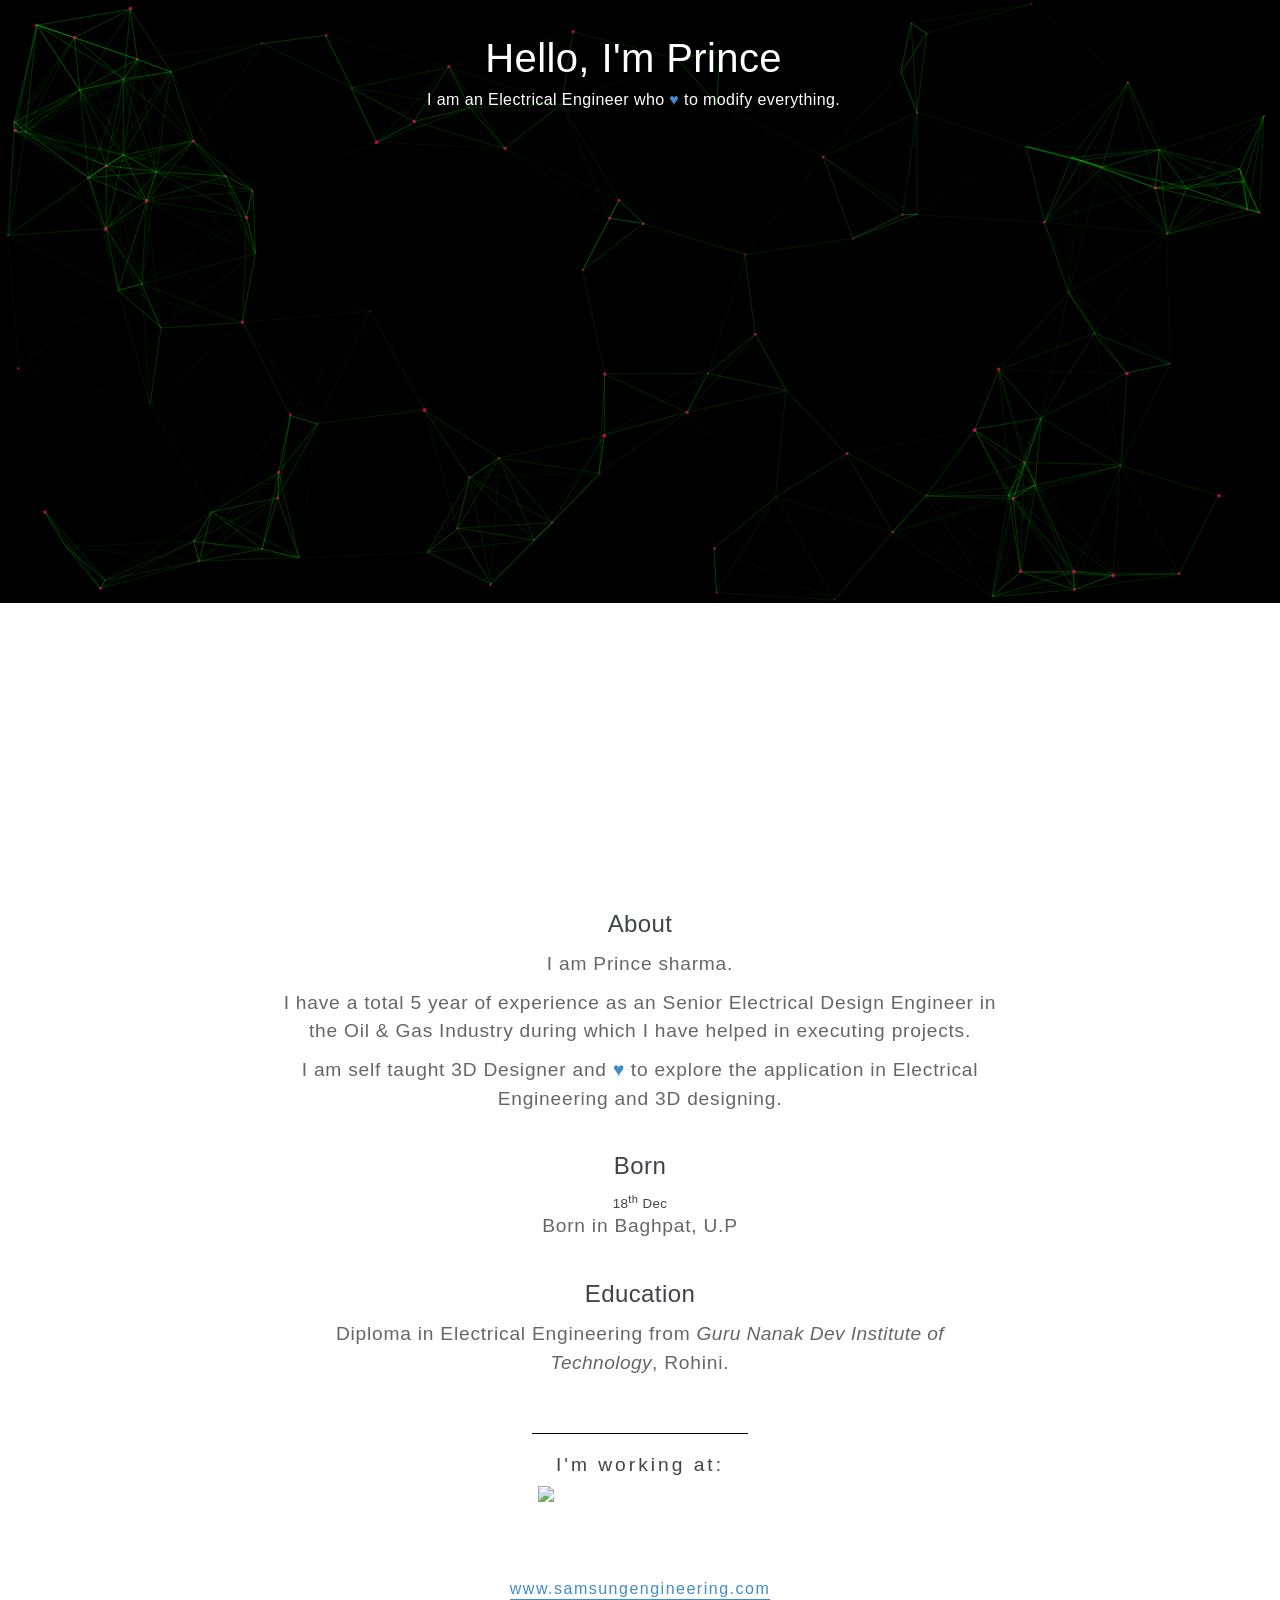
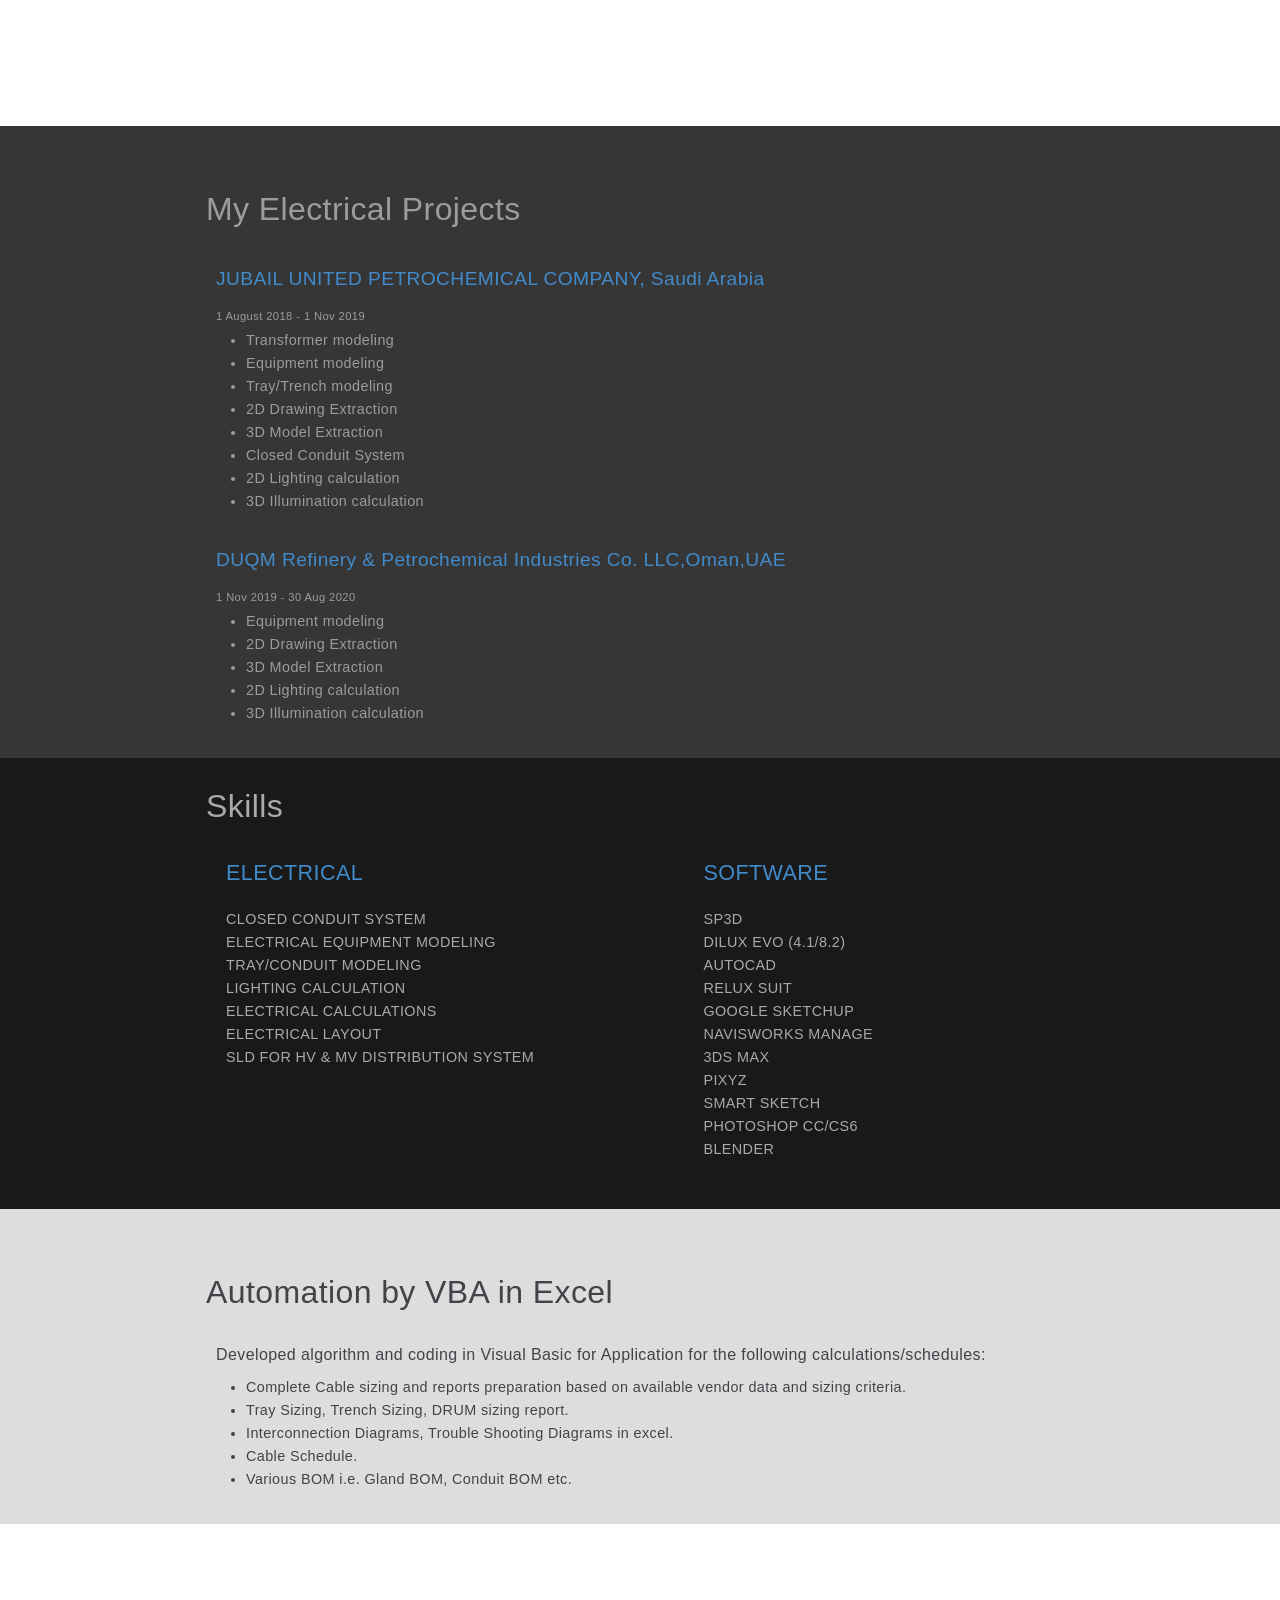
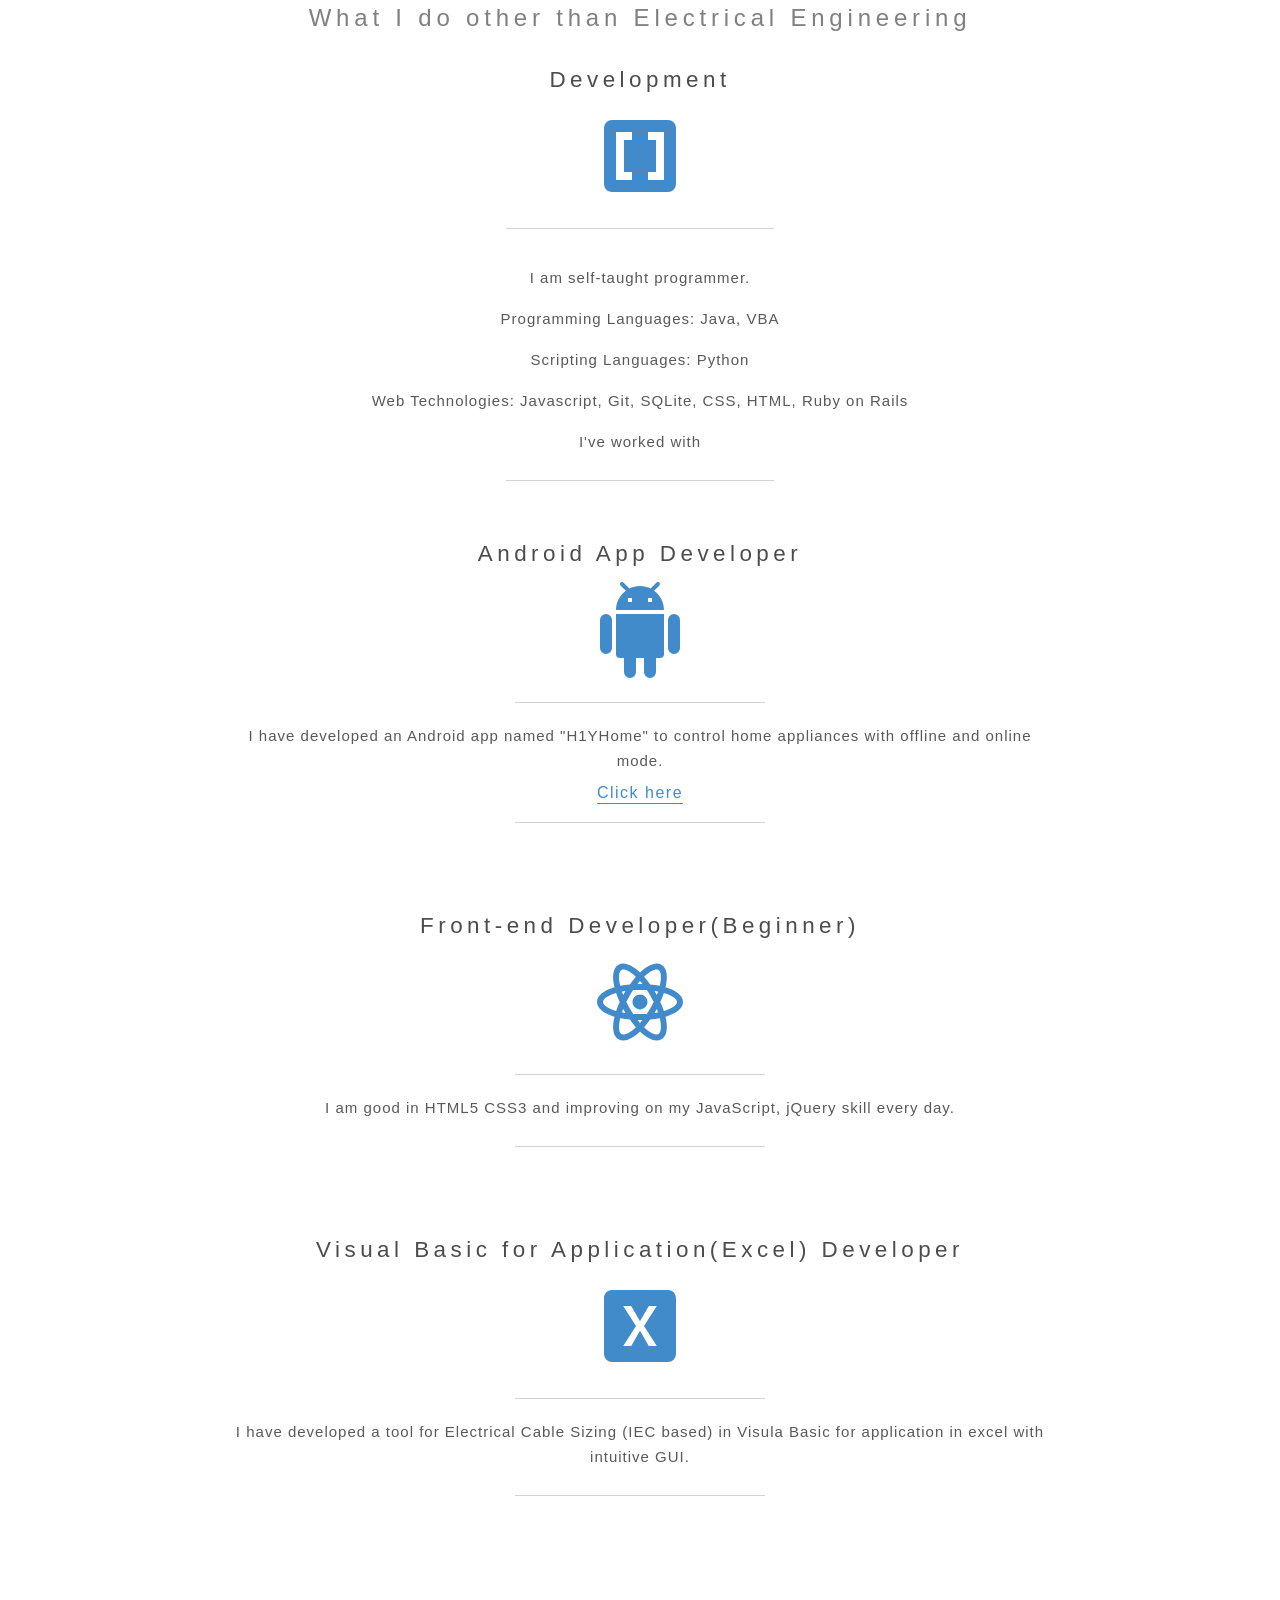
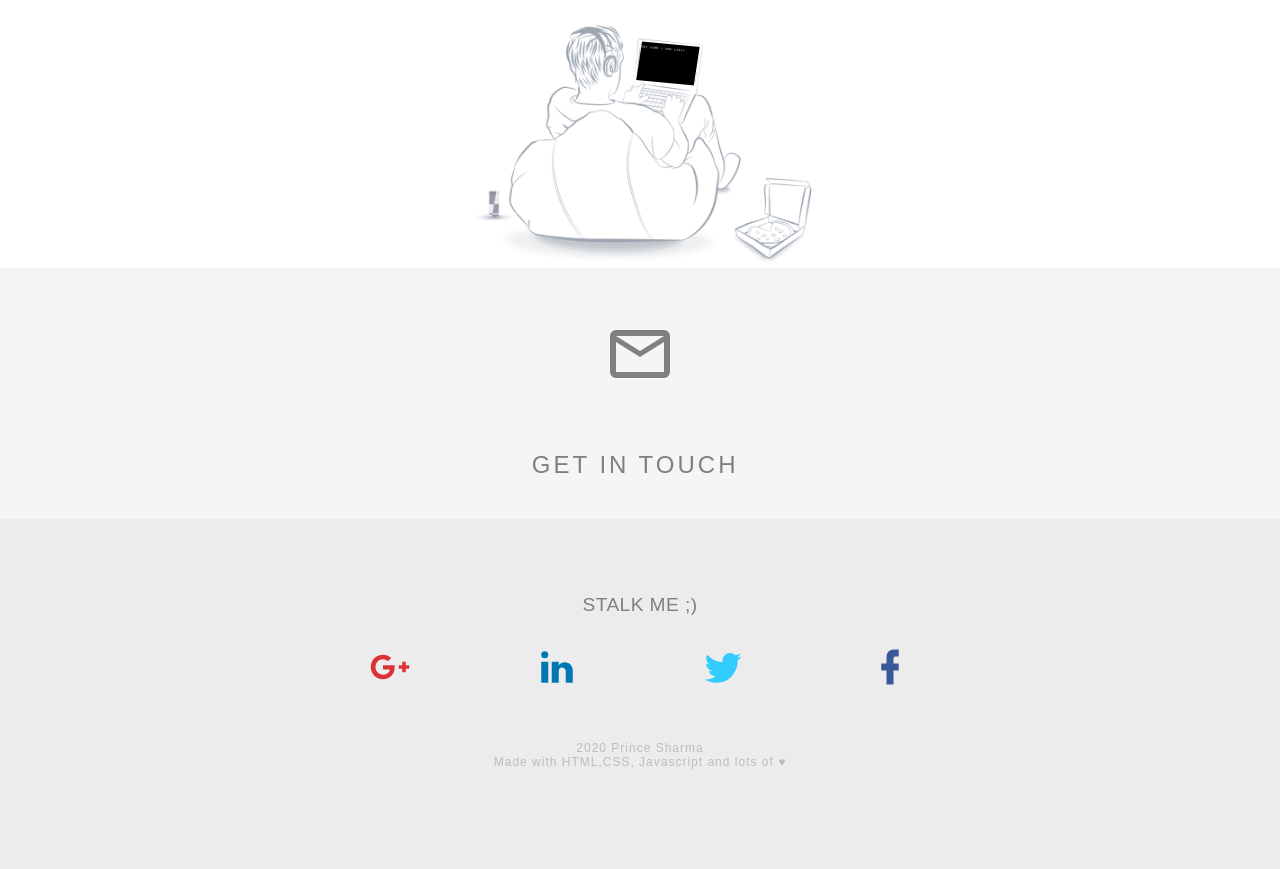
==== commit 00498114: "Update index.html" ====
--- a/index.html
+++ b/index.html
@@ -29,7 +29,7 @@
      <h1>About</h1> 
      <p> I am Prince sharma. </p> 
      <h2></h2> 
-     <p> I have a total 5 year of experience as an Electrical Designer in the Oil &amp; Gas Industry during which I have helped in executing projects.</p> 
+     <p> I have a total 5 year of experience as an Senior Electrical Design Engineer in the Oil &amp; Gas Industry during which I have helped in executing projects.</p> 
      <h2></h2> 
      <p> I am self taught 3D Designer and <span class="pulse" color="red">♥</span> to explore the application in Electrical Engineering and 3D designing.</p> 
      <h1 class="mb-1">Born</h1> 
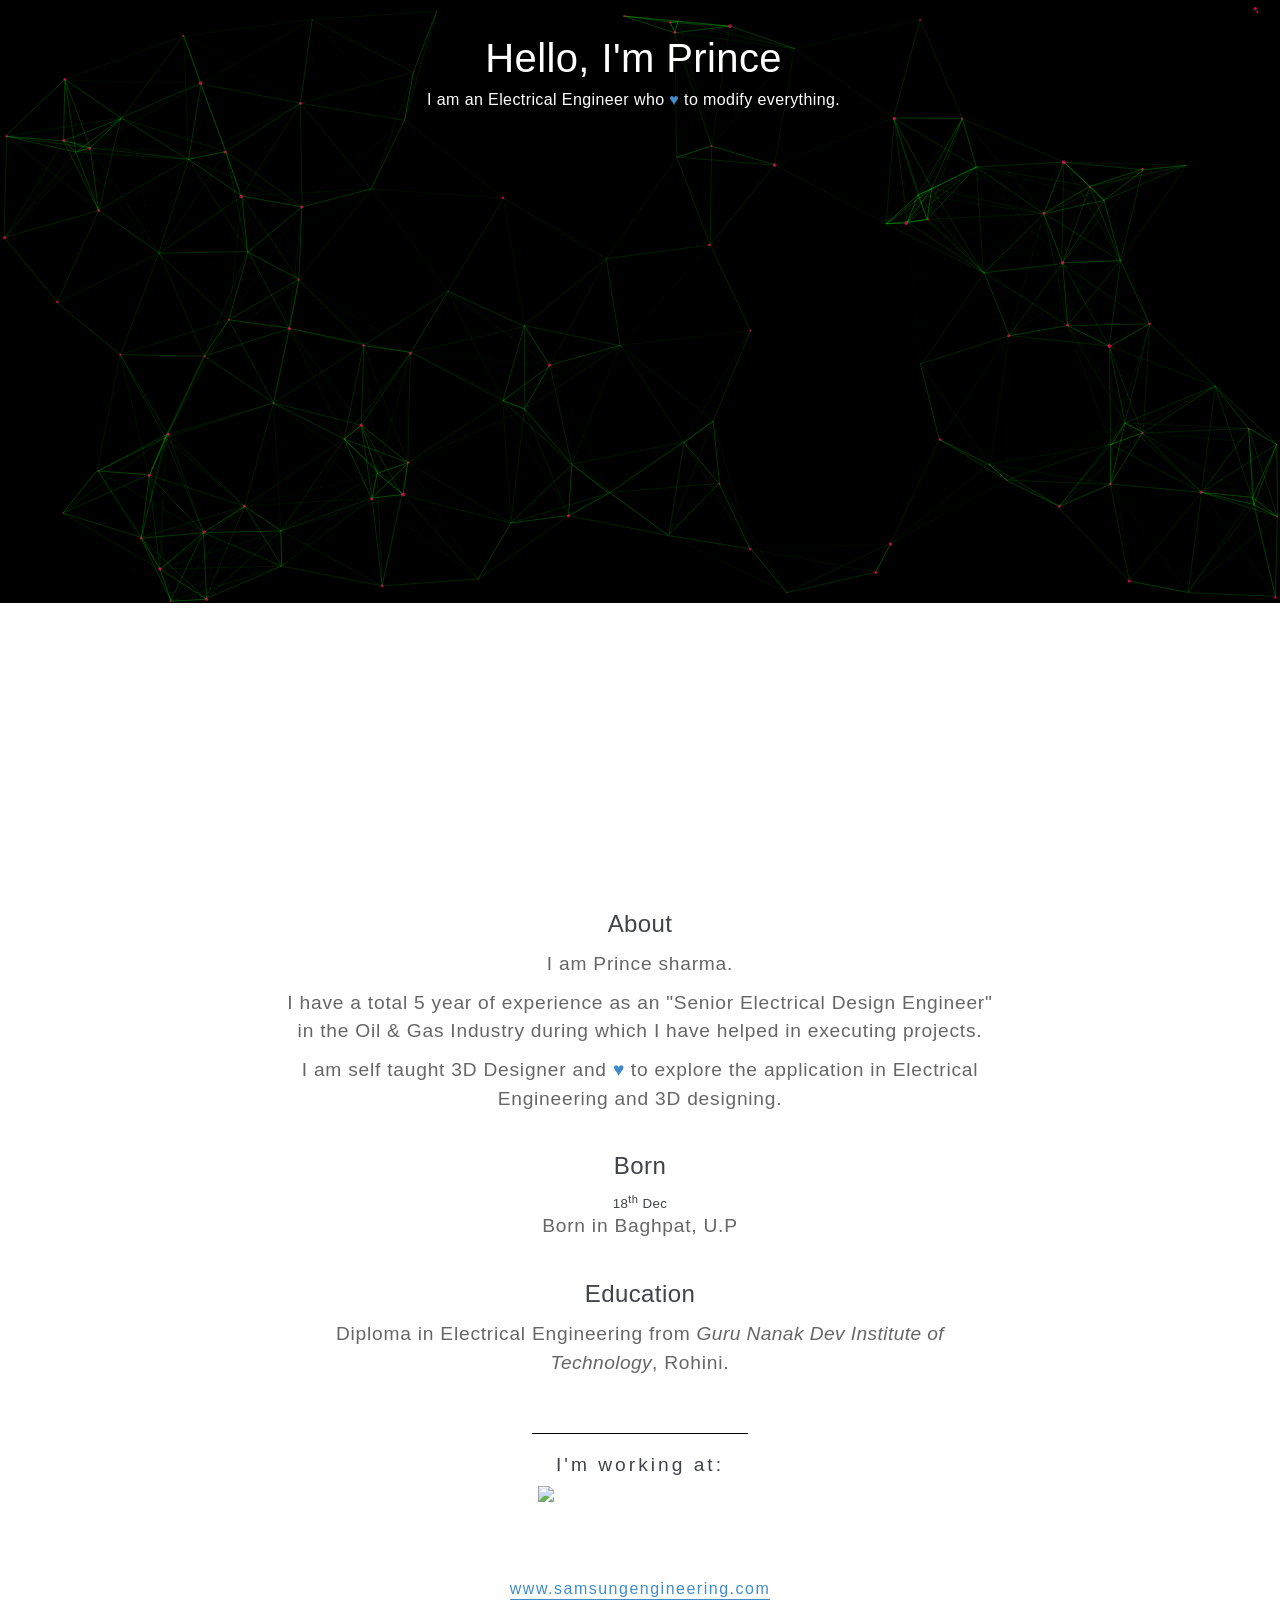
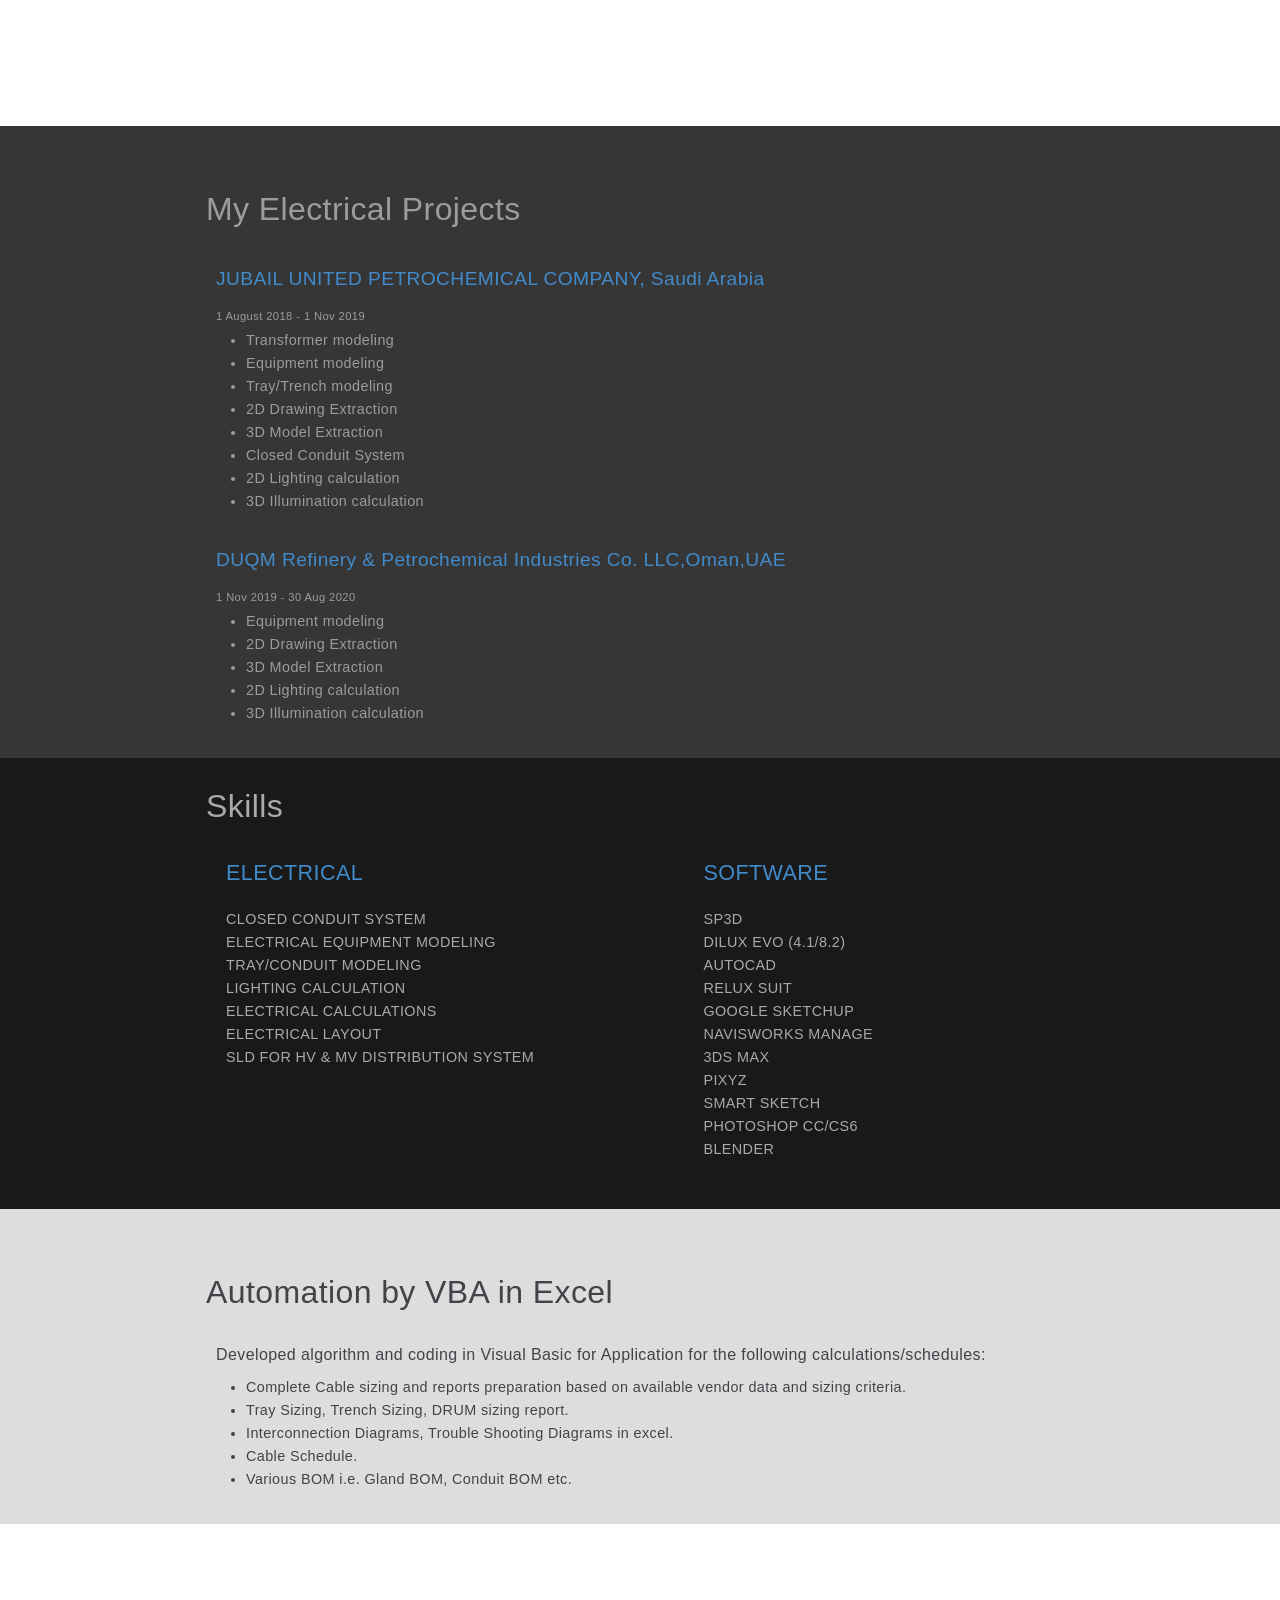
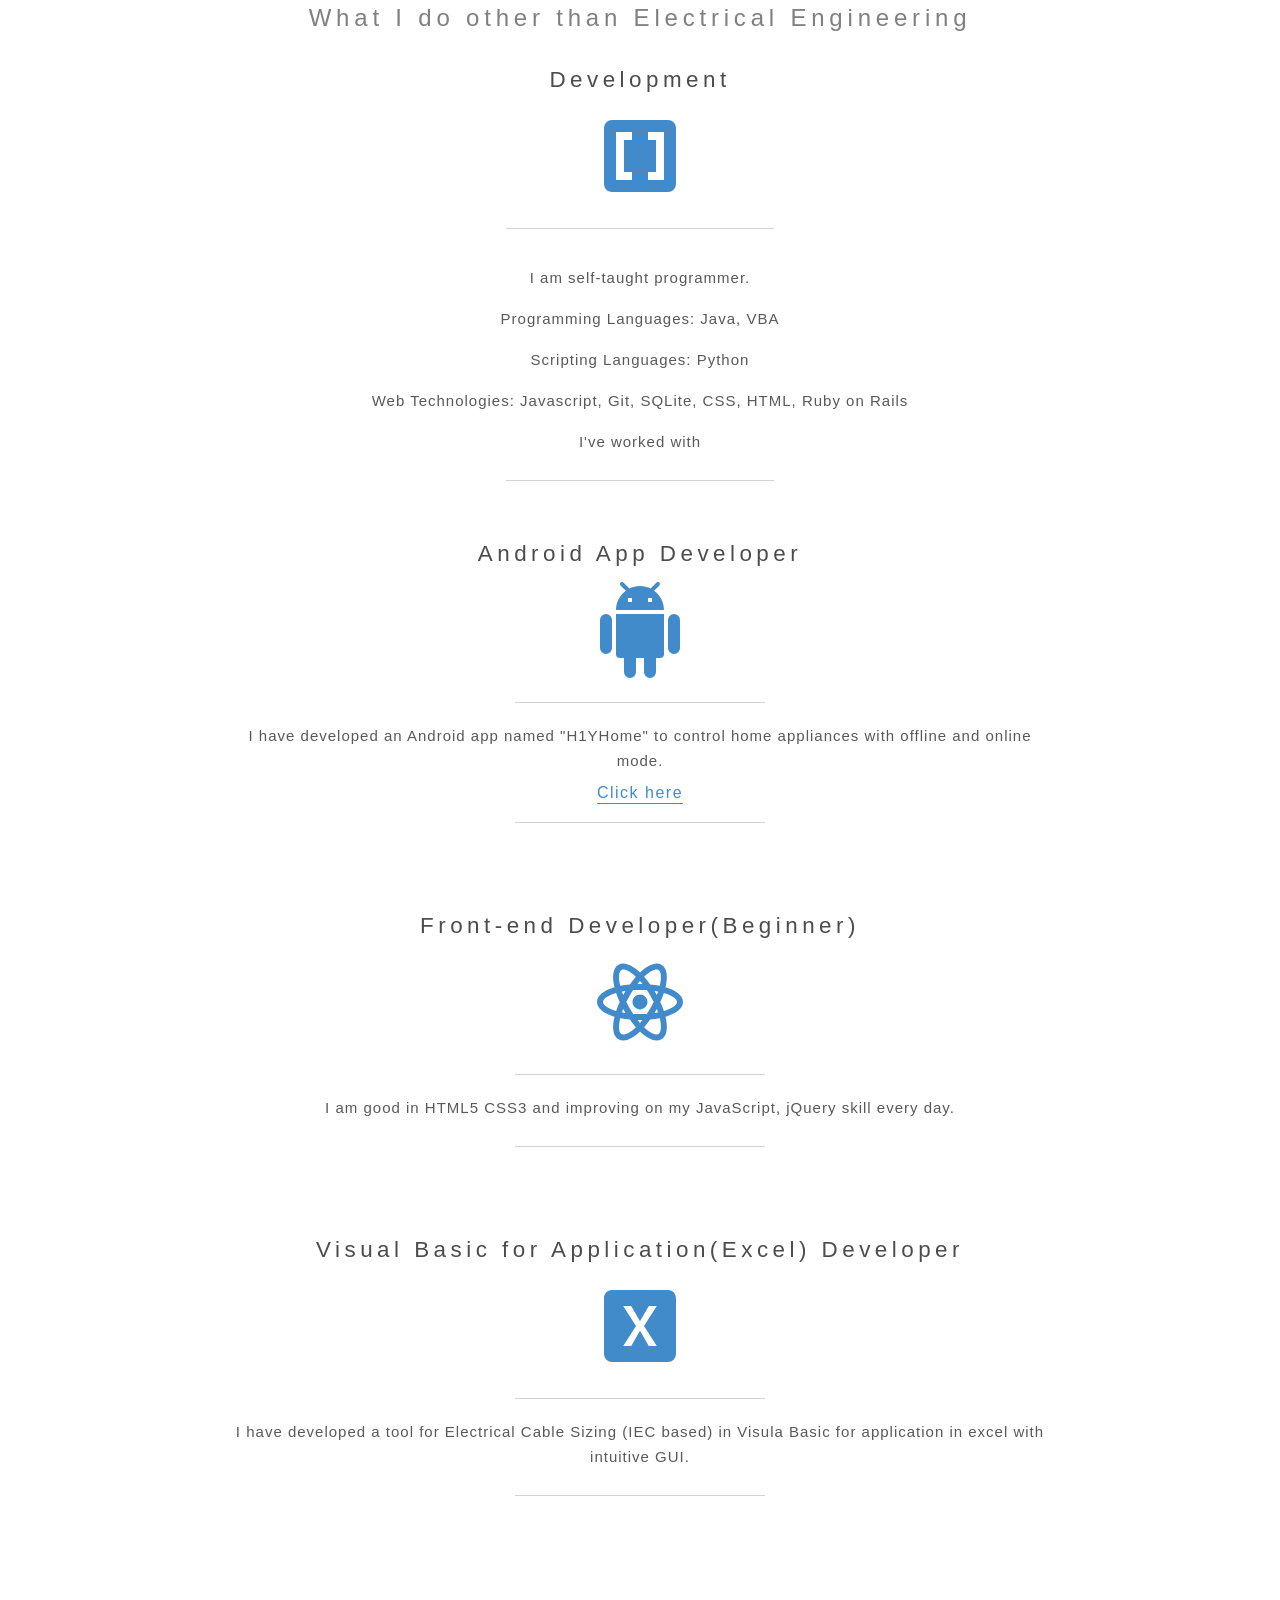
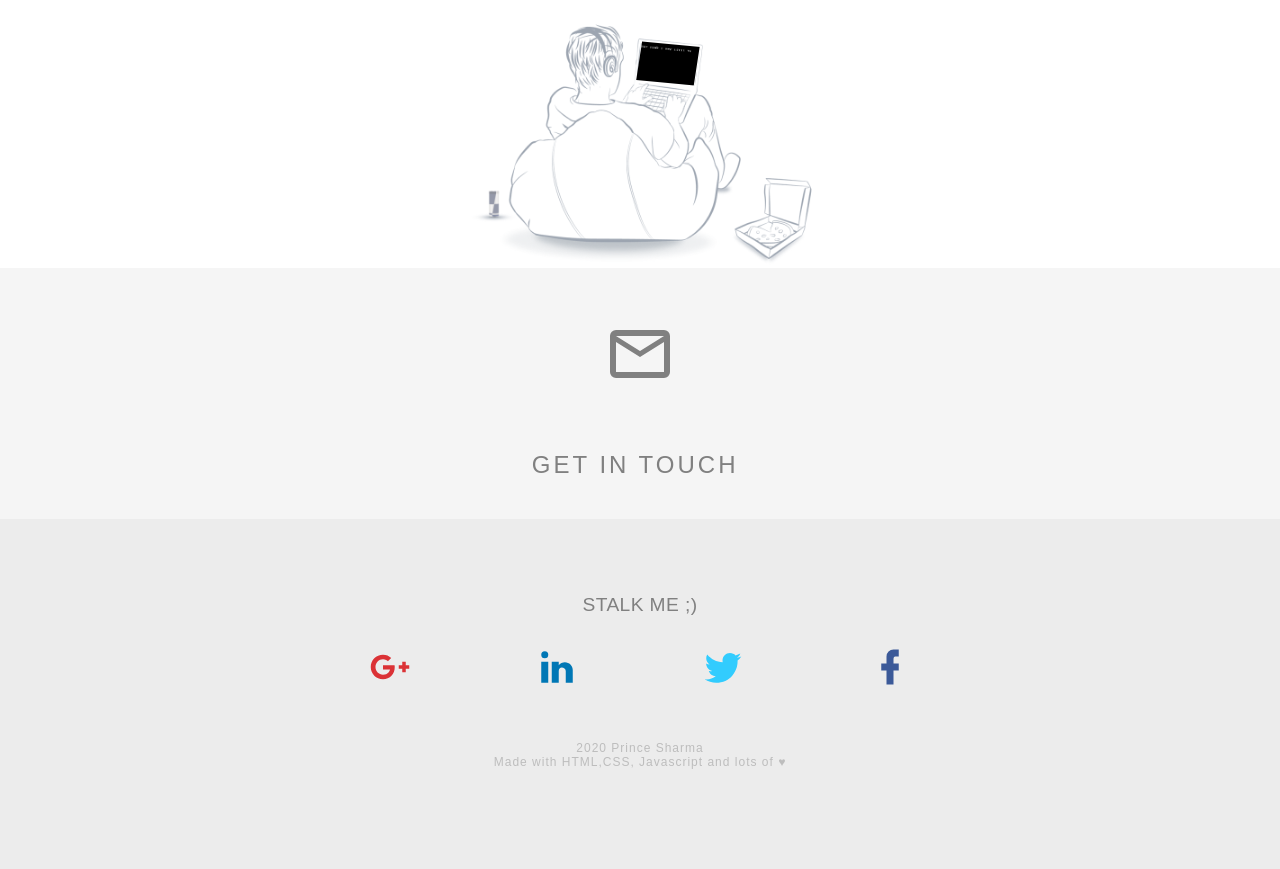
==== commit 1da490c8: "Update index.html" ====
--- a/index.html
+++ b/index.html
@@ -29,7 +29,7 @@
      <h1>About</h1> 
      <p> I am Prince sharma. </p> 
      <h2></h2> 
-     <p> I have a total 5 year of experience as an Senior Electrical Design Engineer in the Oil &amp; Gas Industry during which I have helped in executing projects.</p> 
+     <p> I have a total 5 year of experience as an "Senior Electrical Design Engineer" in the Oil &amp; Gas Industry during which I have helped in executing projects.</p> 
      <h2></h2> 
      <p> I am self taught 3D Designer and <span class="pulse" color="red">♥</span> to explore the application in Electrical Engineering and 3D designing.</p> 
      <h1 class="mb-1">Born</h1> 
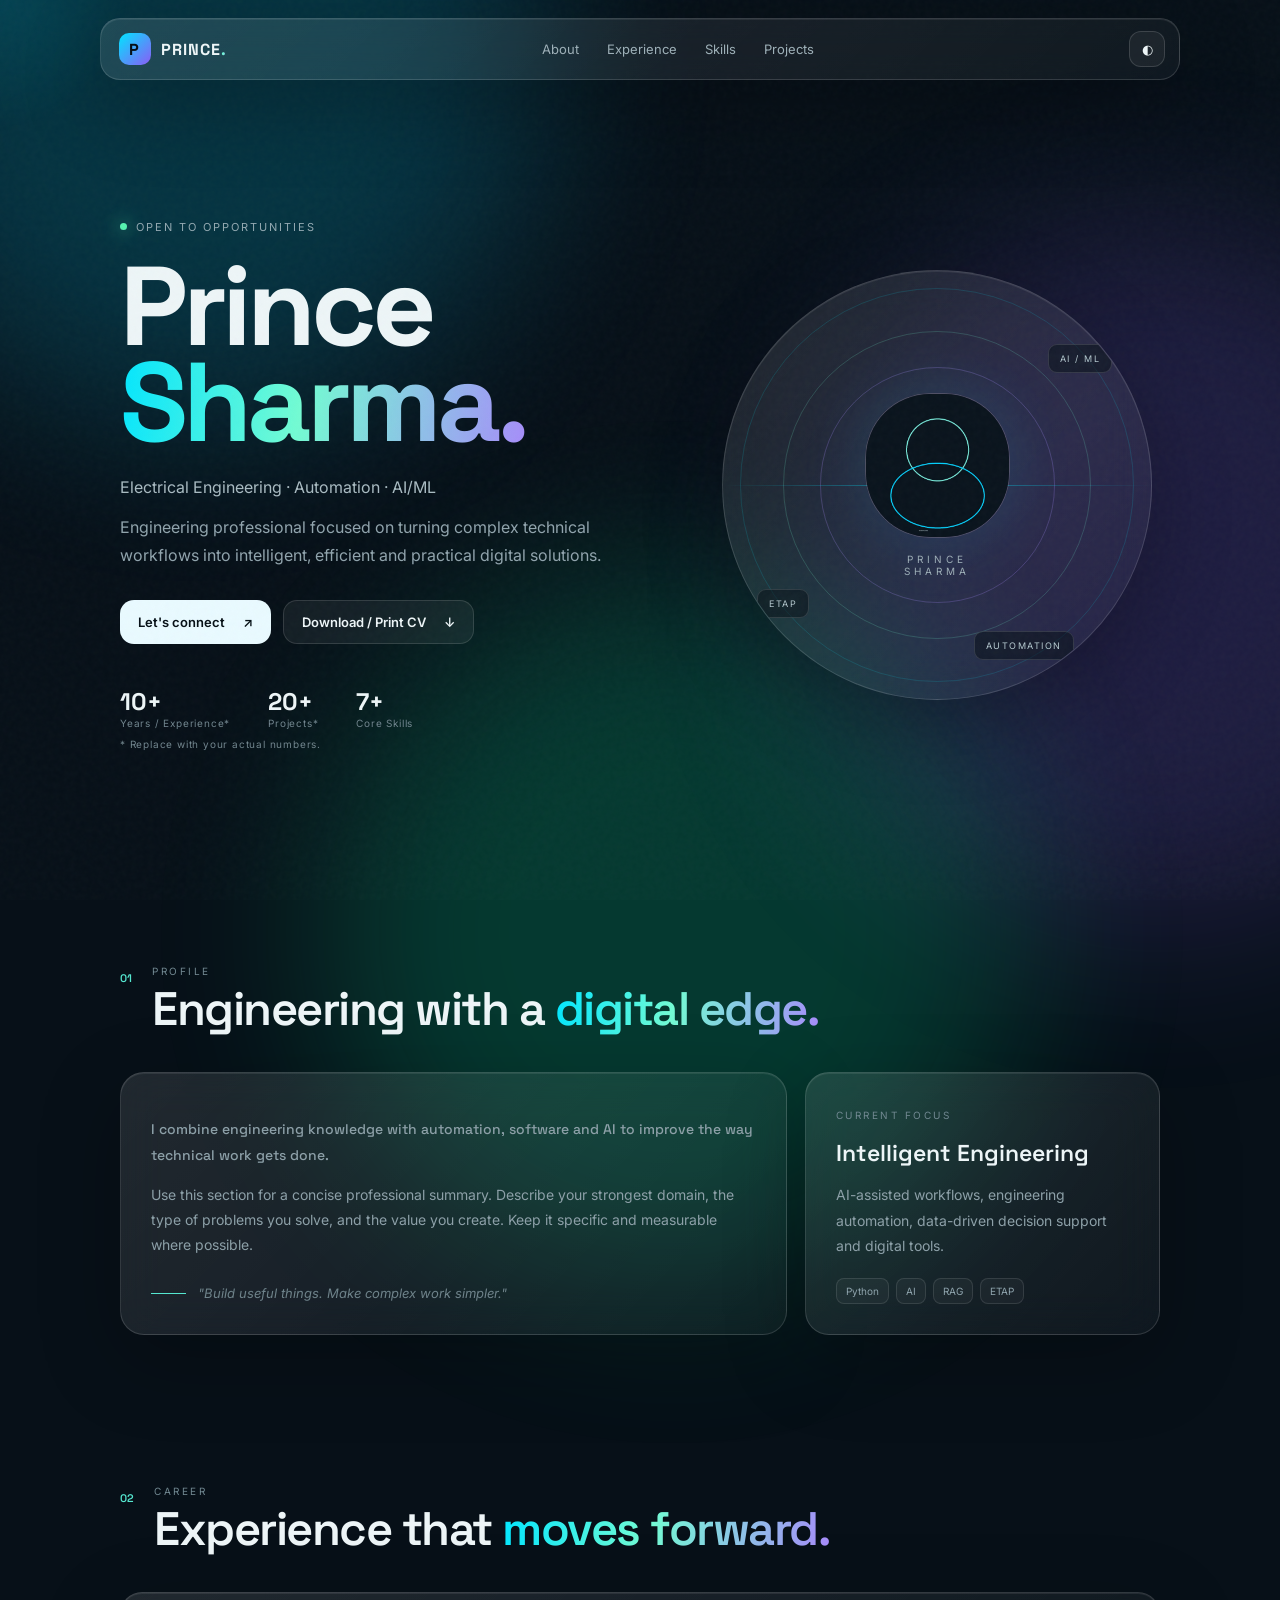
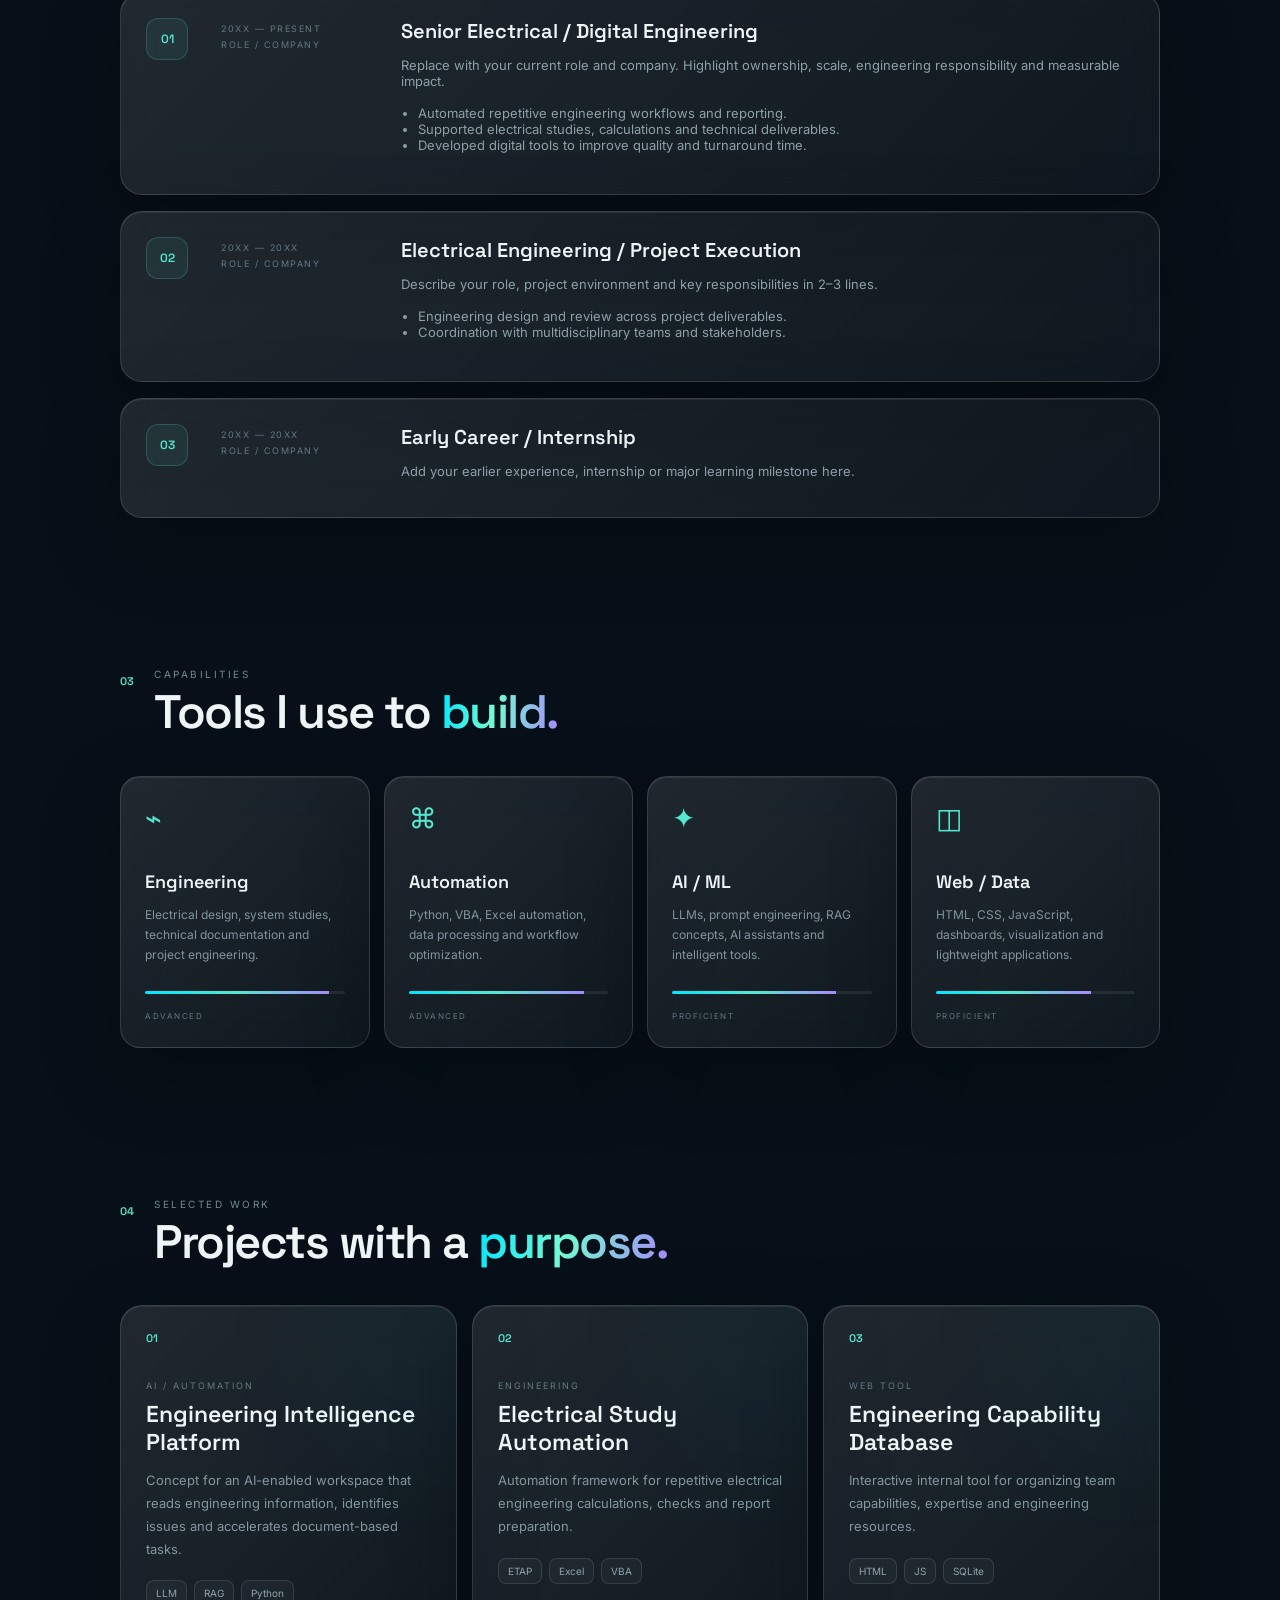
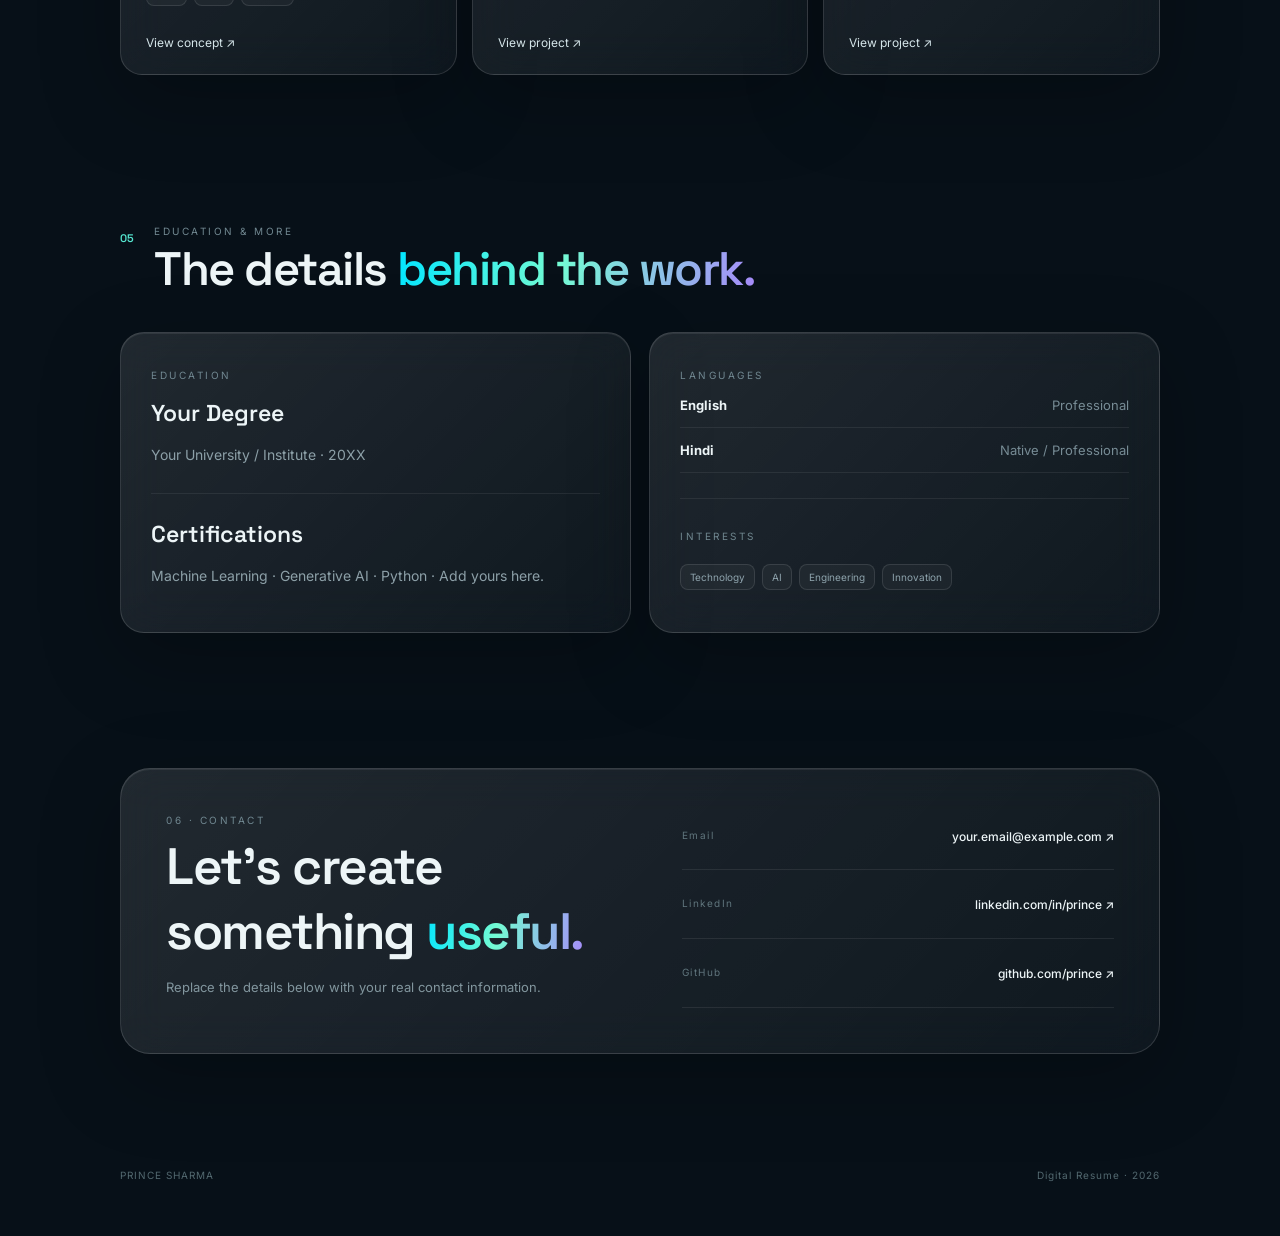
==== commit 41f6f8f2: "Add files via upload" ====
--- a/index.html
+++ b/index.html
@@ -1,715 +1,191 @@
-<!doctype html>
-<html>
- <head> 
-  <title>Resume</title> 
-  <meta name="viewport" content="width=device-width, initial-scale=1.0"> 
-  <link href="iCSS.css" rel="stylesheet"> 
-  <link href="normalize.css" rel="stylesheet"> 
-  <script src="jquery-3.1.1.min.js"></script> 
-  <script src="particles.js"></script> 
-  <script src="typed.min.js"></script> 
- </head> 
- <body> 
-  <section class="hero"> 
-   <div id="particles-js"> 
-   </div> 
-   <div id="intro"> 
-    <h1>Hello, I'm Prince</h1> 
-    <h4>I am an Electrical Engineer who <span class="pulse">♥</span> to modify everything.</h4> 
-   </div> 
-  </section> 
-  <section id="about"> 
-   <div class="container"> 
-    <div id="iprince"> 
-     <img src="
-        PrinceH1Y.github.io/IPRINCE.JPG
-	     "> 
-    </div> 
-    <div> 
-     <h1>About</h1> 
-     <p> I am Prince sharma. </p> 
-     <h2></h2> 
-     <p> I have a total 5 year of experience as an "Senior Electrical Design Engineer" in the Oil &amp; Gas Industry during which I have helped in executing projects.</p> 
-     <h2></h2> 
-     <p> I am self taught 3D Designer and <span class="pulse" color="red">♥</span> to explore the application in Electrical Engineering and 3D designing.</p> 
-     <h1 class="mb-1">Born</h1> 
-     <small>18<sup>th</sup> Dec</small> 
-     <p class="mb-1">Born in Baghpat, U.P</p> 
-     <h1 class="mb-1">Education</h1> 
-     <p class="mb-1">Diploma in Electrical Engineering from <em> Guru Nanak Dev Institute of Technology</em>, Rohini. </p> 
-    </div> 
-    <br>
-    <br> 
-    <div class="dash animated fadeIn"></div> 
-    <h5>I'm working at:</h5> 
-    <div id="logo"> 
-     <img src="
-        PrinceH1Y.github.io/SAMSUNG.PNG
-      "> 
-    </div> 
-    <a href="http://www.samsungengineering.com/">www.samsungengineering.com</a> 
-   </div> 
-  </section> 
-  <section id="work"> 
-   <div class="container"> 
-    <h1>My Electrical Projects</h1> 
-    <div class="work1"> 
-     <h3>JUBAIL UNITED PETROCHEMICAL COMPANY, Saudi Arabia</h3> 
-     <h4> 1 August 2018 - 1 Nov 2019</h4> 
-     <ul> 
-      <li>Transformer modeling</li>
-      <li>Equipment modeling</li>
-      <li>Tray/Trench modeling</li>
-      <li>2D Drawing Extraction</li>
-      <li>3D Model Extraction</li>
-      <li>Closed Conduit System</li> 
-      <li>2D Lighting calculation</li>
-      <li>3D Illumination calculation</li>
-     </ul> 
-<div class="work1"> 
-     <h3>DUQM Refinery & Petrochemical Industries Co. LLC,Oman,UAE</h3> 
-     <h4> 1 Nov 2019 - 30 Aug 2020</h4> 
-     <ul> 
-      <li>Equipment modeling</li>
-      <li>2D Drawing Extraction</li>
-      <li>3D Model Extraction</li> 
-      <li>2D Lighting calculation</li>
-      <li>3D Illumination calculation</li>
-     </ul> 
-    </div> 
-   </div> 
-  </section> 
-  <section id="skills"> 
-   <div class="container"> 
-    <h1>Skills</h1> 
-    <div class="left col-md-6"> 
-     <div id="bar1"> 
-      <h2>ELECTRICAL</h2> 
-      <div class="bar concealed visible animated fadeInRight">
-       Closed Conduit System
-      </div> 
-      <div class="bar concealed visible animated fadeInRight">
-       Electrical equipment modeling
-      </div> 
-      <div class="bar concealed visible animated fadeInRight">
-       Tray/conduit modeling
-      </div> 
-      <div class="bar concealed visible animated fadeInRight">
-       Lighting calculation
-      </div> 
-      <div class="bar concealed visible animated fadeInRight">
-       Electrical Calculations
-      </div> 
-      <div class="bar concealed visible animated fadeInRight">
-       Electrical Layout
-      </div> 
-      <div class="bar concealed visible animated fadeInRight">
-       SLD for HV &amp; MV distribution system
-      </div> 
-     </div> 
-    </div> 
-    <div class="right col-md-6"> 
-     <div id="bar2"> 
-      <h2>SOFTWARE</h2> 
-      <div class="bar concealed visible animated fadeInRight">
-       SP3D
-      </div> 
-      <div class="bar concealed visible animated fadeInRight">
-       Dilux evo (4.1/8.2)
-      </div> 
-      <div class="bar concealed visible animated fadeInRight">
-       AUTOCAD
-      </div> 
-      <div class="bar concealed visible animated fadeInRight">
-       Relux suit
-      </div> 
-      <div class="bar concealed visible animated fadeInRight">
-       Google SketchUP
-      </div> 
-      <div class="bar concealed visible animated fadeInRight">
-       NAVISWORKS MANAGE
-      </div> 
-      <div class="bar concealed visible animated fadeInRight">
-       3DS MAX
+<!DOCTYPE html>
+<html lang="en">
+<head>
+  <meta charset="UTF-8">
+  <meta name="viewport" content="width=device-width, initial-scale=1.0">
+  <meta name="description" content="Prince Sharma - Interactive professional resume">
+  <title>Prince Sharma | Digital Resume</title>
+  <link rel="preconnect" href="https://fonts.googleapis.com">
+  <link rel="preconnect" href="https://fonts.gstatic.com" crossorigin>
+  <link href="https://fonts.googleapis.com/css2?family=Inter:wght@400;500;600;700;800&family=Space+Grotesk:wght@400;500;600;700&display=swap" rel="stylesheet">
+  <link rel="stylesheet" href="style.css">
+</head>
+<body>
+  <div class="cursor-glow" aria-hidden="true"></div>
+  <div class="noise" aria-hidden="true"></div>
+  <div class="aurora aurora-a"></div>
+  <div class="aurora aurora-b"></div>
+  <div class="aurora aurora-c"></div>
+
+  <nav class="nav glass">
+    <a class="brand" href="#top" aria-label="Prince Sharma home">
+      <span class="brand-mark">P</span><span>PRINCE<span class="accent">.</span></span>
+    </a>
+    <div class="nav-links">
+      <a href="#about">About</a>
+      <a href="#experience">Experience</a>
+      <a href="#skills">Skills</a>
+      <a href="#projects">Projects</a>
+    </div>
+    <button class="icon-btn" id="themeBtn" aria-label="Toggle theme">◐</button>
+  </nav>
+
+  <main id="top">
+    <section class="hero section reveal">
+      <div class="hero-copy">
+        <div class="eyebrow"><span class="status-dot"></span> OPEN TO OPPORTUNITIES</div>
+        <h1>Prince<br><span class="gradient-text">Sharma.</span></h1>
+        <p class="hero-role">Electrical Engineering · Automation · AI/ML</p>
+        <p class="hero-summary">
+          Engineering professional focused on turning complex technical workflows into
+          intelligent, efficient and practical digital solutions.
+        </p>
+        <div class="hero-actions">
+          <a class="btn btn-primary" href="#contact">Let's connect <span>↗</span></a>
+          <button class="btn btn-ghost" id="printBtn">Download / Print CV <span>↓</span></button>
+        </div>
+        <div class="mini-stats">
+          <div><strong data-count="10">10+</strong><span>Years / Experience*</span></div>
+          <div><strong data-count="20">20+</strong><span>Projects*</span></div>
+          <div><strong data-count="7">7+</strong><span>Core Skills</span></div>
+        </div>
+        <small class="note">* Replace with your actual numbers.</small>
       </div>
-      <div class="bar concealed visible animated fadeInRight">
-       PiXYZ
+
+      <div class="hero-visual">
+        <div class="orbital-card glass tilt" data-tilt>
+          <div class="ring ring-1"></div>
+          <div class="ring ring-2"></div>
+          <div class="ring ring-3"></div>
+          <div class="portrait-placeholder">
+            <img class="profile-photo" src="photo.jpg" alt="Prince Sharma">
+            <span>PRINCE<br>SHARMA</span>
+          </div>
+          <div class="floating-chip chip-a">AI / ML</div>
+          <div class="floating-chip chip-b">ETAP</div>
+          <div class="floating-chip chip-c">AUTOMATION</div>
+          <div class="scan-line"></div>
+        </div>
       </div>
-      <div class="bar concealed visible animated fadeInRight">
-       Smart Sketch
+    </section>
+
+    <section id="about" class="section reveal">
+      <div class="section-head">
+        <span class="section-no">01</span>
+        <div><p class="kicker">PROFILE</p><h2>Engineering with a <span class="gradient-text">digital edge.</span></h2></div>
       </div>
-      <div class="bar concealed visible animated fadeInRight">
-       Photoshop CC/CS6
-	  </div> 
-      <div class="bar concealed visible animated fadeInRight">
-       Blender
-      </div> 
-     </div> 
-    </div> 
-   </div> 
-  </section> 
-  <article class="vba-quotes"> 
-   <div class="container"> 
-    <h1 class="vba">Automation by VBA in Excel</h1> 
-    <div> 
-     <p class="left-karo"> Developed algorithm and coding in Visual Basic for Application for the following calculations/schedules:</p> 
-     <ul id="list1"> 
-      <li>Complete Cable sizing and reports preparation based on available vendor data and sizing criteria.</li> 
-      <li>Tray Sizing, Trench Sizing, DRUM sizing report.</li> 
-      <li>Interconnection Diagrams, Trouble Shooting Diagrams in excel.</li> 
-      <li>Cable Schedule.</li> 
-      <li>Various BOM i.e. Gland BOM, Conduit BOM etc.</li> 
-     </ul> 
-    </div> 
-   </div> 
-  </article> 
-  <section id="interests"> 
-   <div class="container"> 
-    <h1 class="tabloid">What I do other than Electrical Engineering</h1> 
-    <div class="row"> 
-     <div class="concealed visible animated fadeInUp"> 
-      <div class="flaticon"> 
-       <i class="flaticon-codings1"></i> 
-      </div> 
-      <h3>Development</h3> 
-      <div class="SVGicon2"> 
-       <svg style="width:96px;height:96px" viewbox="0 0 24 24"> 
-        <path fill="#428bca" d="M3,5A2,2 0 0,1 5,3H19A2,2 0 0,1 21,5V19A2,2 0 0,1 19,21H5C3.89,21 3,20.1 3,19V5M6,6V18H10V16H8V8H10V6H6M16,16H14V18H18V6H14V8H16V16Z" /> 
-       </svg> 
-      </div> 
-      <div class="dash"></div> 
-      <p class="light"> </p>
-      <p>I am self-taught programmer.</p> 
-      <p> Programming Languages: Java, VBA </p> 
-      <p>Scripting Languages: Python </p> 
-      <p>Web Technologies: Javascript, Git, SQLite, CSS, HTML, Ruby on Rails</p> 
-      <div> 
-       <p> I've worked with <font color="#428bca" size="4em"><span class="element"></span></font> </p> 
-      </div> 
-      <div class="dash"></div> 
-     </div> 
-    </div> 
-    <div class="row"> 
-     <div class="column col-md-6 concealed visible animated fadeInUp"> 
-      <div class="flaticon"> 
-       <i class="flaticon-bulb11"></i> 
-      </div> 
-      <h3>Android App Developer</h3> 
-      <div class="SVGicon2"> 
-       <svg style="width:96px;height:96px" viewbox="0 0 24 24"> 
-        <path fill="#428bca" d="M15,5H14V4H15M10,5H9V4H10M15.53,2.16L16.84,0.85C17.03,0.66 17.03,0.34 16.84,0.14C16.64,-0.05 16.32,-0.05 16.13,0.14L14.65,1.62C13.85,1.23 12.95,1 12,1C11.04,1 10.14,1.23 9.34,1.63L7.85,0.14C7.66,-0.05 7.34,-0.05 7.15,0.14C6.95,0.34 6.95,0.66 7.15,0.85L8.46,2.16C6.97,3.26 6,5 6,7H18C18,5 17,3.25 15.53,2.16M20.5,8A1.5,1.5 0 0,0 19,9.5V16.5A1.5,1.5 0 0,0 20.5,18A1.5,1.5 0 0,0 22,16.5V9.5A1.5,1.5 0 0,0 20.5,8M3.5,8A1.5,1.5 0 0,0 2,9.5V16.5A1.5,1.5 0 0,0 3.5,18A1.5,1.5 0 0,0 5,16.5V9.5A1.5,1.5 0 0,0 3.5,8M6,18A1,1 0 0,0 7,19H8V22.5A1.5,1.5 0 0,0 9.5,24A1.5,1.5 0 0,0 11,22.5V19H13V22.5A1.5,1.5 0 0,0 14.5,24A1.5,1.5 0 0,0 16,22.5V19H17A1,1 0 0,0 18,18V8H6V18Z" /> 
-       </svg> 
-      </div> 
-      <div class="dash"></div> 
-      <p> I <span class="heart"></span> have developed an Android app named "H1YHome" to control home appliances with offline and online mode. </p> 
-      <a href="https://play.google.com/store/apps/details?id=com.chakviapps.H1YHome" target="_blank">Click here</a> 
-      <div class="dash"></div> 
-     </div> 
-    </div> 
-    <div class="row"> 
-     <div class="column col-md-6 concealed visible animated fadeInUp"> 
-      <div class="flaticon"> 
-       <i class="flaticon-bulb11"></i> 
-      </div> 
-      <h3>Front-end Developer(Beginner)</h3> 
-      <div class="SVGicon2"> 
-       <svg style="width:96px;height:96px" viewbox="0 0 24 24"> 
-        <path fill="#428bca" d="M12,10.11C13.03,10.11 13.87,10.95 13.87,12C13.87,13 13.03,13.85 12,13.85C10.97,13.85 10.13,13 10.13,12C10.13,10.95 10.97,10.11 12,10.11M7.37,20C8,20.38 9.38,19.8 10.97,18.3C10.45,17.71 9.94,17.07 9.46,16.4C8.64,16.32 7.83,16.2 7.06,16.04C6.55,18.18 6.74,19.65 7.37,20M8.08,14.26L7.79,13.75C7.68,14.04 7.57,14.33 7.5,14.61C7.77,14.67 8.07,14.72 8.38,14.77C8.28,14.6 8.18,14.43 8.08,14.26M14.62,13.5L15.43,12L14.62,10.5C14.32,9.97 14,9.5 13.71,9.03C13.17,9 12.6,9 12,9C11.4,9 10.83,9 10.29,9.03C10,9.5 9.68,9.97 9.38,10.5L8.57,12L9.38,13.5C9.68,14.03 10,14.5 10.29,14.97C10.83,15 11.4,15 12,15C12.6,15 13.17,15 13.71,14.97C14,14.5 14.32,14.03 14.62,13.5M12,6.78C11.81,7 11.61,7.23 11.41,7.5C11.61,7.5 11.8,7.5 12,7.5C12.2,7.5 12.39,7.5 12.59,7.5C12.39,7.23 12.19,7 12,6.78M12,17.22C12.19,17 12.39,16.77 12.59,16.5C12.39,16.5 12.2,16.5 12,16.5C11.8,16.5 11.61,16.5 11.41,16.5C11.61,16.77 11.81,17 12,17.22M16.62,4C16,3.62 14.62,4.2 13.03,5.7C13.55,6.29 14.06,6.93 14.54,7.6C15.36,7.68 16.17,7.8 16.94,7.96C17.45,5.82 17.26,4.35 16.62,4M15.92,9.74L16.21,10.25C16.32,9.96 16.43,9.67 16.5,9.39C16.23,9.33 15.93,9.28 15.62,9.23C15.72,9.4 15.82,9.57 15.92,9.74M17.37,2.69C18.84,3.53 19,5.74 18.38,8.32C20.92,9.07 22.75,10.31 22.75,12C22.75,13.69 20.92,14.93 18.38,15.68C19,18.26 18.84,20.47 17.37,21.31C15.91,22.15 13.92,21.19 12,19.36C10.08,21.19 8.09,22.15 6.62,21.31C5.16,20.47 5,18.26 5.62,15.68C3.08,14.93 1.25,13.69 1.25,12C1.25,10.31 3.08,9.07 5.62,8.32C5,5.74 5.16,3.53 6.62,2.69C8.09,1.85 10.08,2.81 12,4.64C13.92,2.81 15.91,1.85 17.37,2.69M17.08,12C17.42,12.75 17.72,13.5 17.97,14.26C20.07,13.63 21.25,12.73 21.25,12C21.25,11.27 20.07,10.37 17.97,9.74C17.72,10.5 17.42,11.25 17.08,12M6.92,12C6.58,11.25 6.28,10.5 6.03,9.74C3.93,10.37 2.75,11.27 2.75,12C2.75,12.73 3.93,13.63 6.03,14.26C6.28,13.5 6.58,12.75 6.92,12M15.92,14.26C15.82,14.43 15.72,14.6 15.62,14.77C15.93,14.72 16.23,14.67 16.5,14.61C16.43,14.33 16.32,14.04 16.21,13.75L15.92,14.26M13.03,18.3C14.62,19.8 16,20.38 16.62,20C17.26,19.65 17.45,18.18 16.94,16.04C16.17,16.2 15.36,16.32 14.54,16.4C14.06,17.07 13.55,17.71 13.03,18.3M8.08,9.74C8.18,9.57 8.28,9.4 8.38,9.23C8.07,9.28 7.77,9.33 7.5,9.39C7.57,9.67 7.68,9.96 7.79,10.25L8.08,9.74M10.97,5.7C9.38,4.2 8,3.62 7.37,4C6.74,4.35 6.55,5.82 7.06,7.96C7.83,7.8 8.64,7.68 9.46,7.6C9.94,6.93 10.45,6.29 10.97,5.7Z" /> 
-       </svg> 
-      </div> 
-      <div class="dash"></div> 
-      <p> I <span class="heart"></span> am good in HTML5 CSS3 and improving on my JavaScript, jQuery skill every day. </p> 
-      <div class="dash"></div> 
-     </div> 
-    </div> 
-    <div class="row"> 
-     <div class="column col-md-6 concealed visible animated fadeInUp"> 
-      <div class="flaticon"> 
-       <i class="flaticon-bulb11"></i> 
-      </div> 
-      <h3>Visual Basic for Application(Excel) Developer</h3> 
-      <div class="SVGicon2"> 
-       <svg style="width:96px;height:96px" viewbox="0 0 24 24"> 
-        <path fill="#428bca" d="M16.2,17H14.2L12,13.2L9.8,17H7.8L11,12L7.8,7H9.8L12,10.8L14.2,7H16.2L13,12M19,3H5C3.89,3 3,3.89 3,5V19A2,2 0 0,0 5,21H19A2,2 0 0,0 21,19V5C21,3.89 20.1,3 19,3Z" /> 
-       </svg> 
-      </div> 
-      <div class="dash"></div> 
-      <p> I <span class="heart"></span> have developed a tool for Electrical Cable Sizing (IEC based) in Visula Basic for application in excel with intuitive GUI. </p> 
-      <div class="dash"></div> 
-     </div> 
-    </div> 
-   </div> 
-  </section> 
-  <section id="dysection"> 
-   <div id="dynamic"> 
-    <img id="zero" src="homepageGraphics-2.png"> 
-    <img id="zero1" src="homepageGraphics-1.png"> 
-    <img id="zero3" src="homepageGraphics-3.png"> 
-    <p id="dynamic-content"></p> 
-   </div> 
-  </section> 
-  <section id="contact"> 
-   <div class="container"> 
-    <div class="paperplane concealed visible animated bounceInDown">
-     <i class="flaticon-paper41"></i>
-    </div> 
-    <div class="SVGicon2"> 
-     <svg style="width:72px;height:72px" viewbox="0 0 24 24"> 
-      <path fill="grey" d="M20,4H4A2,2 0 0,0 2,6V18A2,2 0 0,0 4,20H20A2,2 0 0,0 22,18V6A2,2 0 0,0 20,4M20,18H4V8L12,13L20,8V18M20,6L12,11L4,6V6H20V6Z" /> 
-     </svg> 
-    </div> 
-    <h1>GET IN TOUCH
-     <div>
-   <div class="dash animated fadeIn"></div> 
-   <br>
-   <br> 
-  </section> 
-  <section id="footer"> 
-   <div class="container">  
-    <h3>STALK ME ;)</h3> 
-    <ul> 
-     <li class="email"> <a href="https://plus.google.com/114648757290938201264"> 
-       <svg style="width:42px;height:42px" viewbox="0 0 24 24"> 
-        <path fill="#db3236" d="M23,11H21V9H19V11H17V13H19V15H21V13H23M8,11V13.4H12C11.8,14.4 10.8,16.4 8,16.4C5.6,16.4 3.7,14.4 3.7,12C3.7,9.6 5.6,7.6 8,7.6C9.4,7.6 10.3,8.2 10.8,8.7L12.7,6.9C11.5,5.7 9.9,5 8,5C4.1,5 1,8.1 1,12C1,15.9 4.1,19 8,19C12,19 14.7,16.2 14.7,12.2C14.7,11.7 14.7,11.4 14.6,11H8Z" /> 
-       </svg> <p style="color:#db3236" ;>Google+</p> </a> </li> 
-     <li class="linkedin"> <a href="https://www.linkedin.com/in/prince-sharma-3a268b177/"> 
-       <svg style="width:42px;height:42px" viewbox="0 0 24 24"> 
-        <path fill="#0077B5" d="M21,21H17V14.25C17,13.19 15.81,12.31 14.75,12.31C13.69,12.31 13,13.19 13,14.25V21H9V9H13V11C13.66,9.93 15.36,9.24 16.5,9.24C19,9.24 21,11.28 21,13.75V21M7,21H3V9H7V21M5,3A2,2 0 0,1 7,5A2,2 0 0,1 5,7A2,2 0 0,1 3,5A2,2 0 0,1 5,3Z" /> 
-       </svg> <p style="color:#0077B5;">Linkedin</p> </a> </li> 
-     <li class="twitter"> <a href="https://mobile.twitter.com/princesharmah1y"> 
-       <svg style="width:42px;height:42px" viewbox="0 0 24 24"> 
-        <path fill="#32CCFE" d="M22.46,6C21.69,6.35 20.86,6.58 20,6.69C20.88,6.16 21.56,5.32 21.88,4.31C21.05,4.81 20.13,5.16 19.16,5.36C18.37,4.5 17.26,4 16,4C13.65,4 11.73,5.92 11.73,8.29C11.73,8.63 11.77,8.96 11.84,9.27C8.28,9.09 5.11,7.38 3,4.79C2.63,5.42 2.42,6.16 2.42,6.94C2.42,8.43 3.17,9.75 4.33,10.5C3.62,10.5 2.96,10.3 2.38,10C2.38,10 2.38,10 2.38,10.03C2.38,12.11 3.86,13.85 5.82,14.24C5.46,14.34 5.08,14.39 4.69,14.39C4.42,14.39 4.15,14.36 3.89,14.31C4.43,16 6,17.26 7.89,17.29C6.43,18.45 4.58,19.13 2.56,19.13C2.22,19.13 1.88,19.11 1.54,19.07C3.44,20.29 5.7,21 8.12,21C16,21 20.33,14.46 20.33,8.79C20.33,8.6 20.33,8.42 20.32,8.23C21.16,7.63 21.88,6.87 22.46,6Z" /> 
-       </svg> <p style="color:#32CCFE;">Twitter</p> </a> </li> 
-     <li class="facebook"> <a href="https://www.facebook.com/princesharmah1y"> 
-       <svg style="width:42px;height:42px" viewbox="0 0 24 24"> 
-        <path fill="#3B5998" d="M17,2V2H17V6H15C14.31,6 14,6.81 14,7.5V10H14L17,10V14H14V22H10V14H7V10H10V6A4,4 0 0,1 14,2H17Z" /> 
-       </svg> <p style="color:#3B5998;">Facebook</p> </a> </li> 
-    </ul> 
-    <div class="license">
-      2020 Prince Sharma 
-     <br> Made with HTML,CSS, Javascript and lots of ♥ 
-    </div> 
-   </div> 
-  </section> 
-  <script>
-				$("#footer ul li").hover(function() {
-				      $(this).find('p').stop(true, true).fadeIn(800);
-				    }, function() {
-				      $(this).find('p').stop(true, true).fadeOut(800);
-				});
-</script> 
-  <script>
-	$(function(){
-			$(".element").typed({
-				strings: ["VBA","HTML3","CSS3","Javascript","Ruby on Rails","SQLite","Python","Android Development","Java"],
-				typeSpeed: 0,
-				// time before typing starts
-				startDelay: 4,
-				// backspacing speed
-				backSpeed: 0,
-				// time before backspacing
-				backDelay: 1500,
-				// loop
-				loop: true,
-				// false = infinite
-				loopCount: false,
-				// show cursor
-				showCursor: true,
-				// character for cursor
-				cursorChar: "|",
-			});
-	});
-</script> 
-  <script>
-							Date.daysBetween = function( date1, date2 ) {
-									  //Get 1 day in milliseconds
-									  var one_day=1000*60*60*24;
+      <div class="about-grid">
+        <article class="glass panel large-panel">
+          <p class="lead">I combine engineering knowledge with automation, software and AI to improve the way technical work gets done.</p>
+          <p>Use this section for a concise professional summary. Describe your strongest domain, the type of problems you solve, and the value you create. Keep it specific and measurable where possible.</p>
+          <div class="quote-line"><span></span><em>"Build useful things. Make complex work simpler."</em></div>
+        </article>
+        <article class="glass panel fact-card">
+          <span class="card-label">CURRENT FOCUS</span>
+          <h3>Intelligent Engineering</h3>
+          <p>AI-assisted workflows, engineering automation, data-driven decision support and digital tools.</p>
+          <div class="tag-row"><span>Python</span><span>AI</span><span>RAG</span><span>ETAP</span></div>
+        </article>
+      </div>
+    </section>
 
-									  // Convert both dates to milliseconds
-									  var date1_ms = date1.getTime();
-									  var date2_ms = date2.getTime();
+    <section id="experience" class="section reveal">
+      <div class="section-head">
+        <span class="section-no">02</span>
+        <div><p class="kicker">CAREER</p><h2>Experience that <span class="gradient-text">moves forward.</span></h2></div>
+      </div>
+      <div class="timeline">
+        <article class="timeline-item glass">
+          <div class="timeline-marker">01</div>
+          <div class="timeline-meta"><span>20XX — PRESENT</span><span>ROLE / COMPANY</span></div>
+          <div class="timeline-body">
+            <h3>Senior Electrical / Digital Engineering</h3>
+            <p>Replace with your current role and company. Highlight ownership, scale, engineering responsibility and measurable impact.</p>
+            <ul><li>Automated repetitive engineering workflows and reporting.</li><li>Supported electrical studies, calculations and technical deliverables.</li><li>Developed digital tools to improve quality and turnaround time.</li></ul>
+          </div>
+        </article>
+        <article class="timeline-item glass">
+          <div class="timeline-marker">02</div>
+          <div class="timeline-meta"><span>20XX — 20XX</span><span>ROLE / COMPANY</span></div>
+          <div class="timeline-body">
+            <h3>Electrical Engineering / Project Execution</h3>
+            <p>Describe your role, project environment and key responsibilities in 2–3 lines.</p>
+            <ul><li>Engineering design and review across project deliverables.</li><li>Coordination with multidisciplinary teams and stakeholders.</li></ul>
+          </div>
+        </article>
+        <article class="timeline-item glass">
+          <div class="timeline-marker">03</div>
+          <div class="timeline-meta"><span>20XX — 20XX</span><span>ROLE / COMPANY</span></div>
+          <div class="timeline-body">
+            <h3>Early Career / Internship</h3>
+            <p>Add your earlier experience, internship or major learning milestone here.</p>
+          </div>
+        </article>
+      </div>
+    </section>
 
-									  // Calculate the difference in milliseconds
-										var difference_ms = 0;
-									  var difference_ms = date2_ms - date1_ms;
-									  //take out milliseconds
-									  difference_ms = difference_ms/1000;
+    <section id="skills" class="section reveal">
+      <div class="section-head">
+        <span class="section-no">03</span>
+        <div><p class="kicker">CAPABILITIES</p><h2>Tools I use to <span class="gradient-text">build.</span></h2></div>
+      </div>
+      <div class="skills-grid">
+        <article class="glass skill-card tilt" data-tilt><div class="skill-icon">⌁</div><h3>Engineering</h3><p>Electrical design, system studies, technical documentation and project engineering.</p><div class="meter"><span style="width:92%"></span></div><small>ADVANCED</small></article>
+        <article class="glass skill-card tilt" data-tilt><div class="skill-icon">⌘</div><h3>Automation</h3><p>Python, VBA, Excel automation, data processing and workflow optimization.</p><div class="meter"><span style="width:88%"></span></div><small>ADVANCED</small></article>
+        <article class="glass skill-card tilt" data-tilt><div class="skill-icon">✦</div><h3>AI / ML</h3><p>LLMs, prompt engineering, RAG concepts, AI assistants and intelligent tools.</p><div class="meter"><span style="width:82%"></span></div><small>PROFICIENT</small></article>
+        <article class="glass skill-card tilt" data-tilt><div class="skill-icon">◫</div><h3>Web / Data</h3><p>HTML, CSS, JavaScript, dashboards, visualization and lightweight applications.</p><div class="meter"><span style="width:78%"></span></div><small>PROFICIENT</small></article>
+      </div>
+    </section>
 
-									  //var seconds = Math.floor(difference_ms % 60);
-									  difference_ms = difference_ms/60;
+    <section id="projects" class="section reveal">
+      <div class="section-head">
+        <span class="section-no">04</span>
+        <div><p class="kicker">SELECTED WORK</p><h2>Projects with a <span class="gradient-text">purpose.</span></h2></div>
+      </div>
+      <div class="project-grid">
+        <article class="project-card glass tilt" data-tilt>
+          <div class="project-number">01</div><span class="project-type">AI / AUTOMATION</span>
+          <h3>Engineering Intelligence Platform</h3>
+          <p>Concept for an AI-enabled workspace that reads engineering information, identifies issues and accelerates document-based tasks.</p>
+          <div class="tag-row"><span>LLM</span><span>RAG</span><span>Python</span></div><a href="#" class="project-link">View concept ↗</a>
+        </article>
+        <article class="project-card glass tilt" data-tilt>
+          <div class="project-number">02</div><span class="project-type">ENGINEERING</span>
+          <h3>Electrical Study Automation</h3>
+          <p>Automation framework for repetitive electrical engineering calculations, checks and report preparation.</p>
+          <div class="tag-row"><span>ETAP</span><span>Excel</span><span>VBA</span></div><a href="#" class="project-link">View project ↗</a>
+        </article>
+        <article class="project-card glass tilt" data-tilt>
+          <div class="project-number">03</div><span class="project-type">WEB TOOL</span>
+          <h3>Engineering Capability Database</h3>
+          <p>Interactive internal tool for organizing team capabilities, expertise and engineering resources.</p>
+          <div class="tag-row"><span>HTML</span><span>JS</span><span>SQLite</span></div><a href="#" class="project-link">View project ↗</a>
+        </article>
+      </div>
+    </section>
 
-									  //var minutes = Math.floor(difference_ms % 60);
+    <section class="section reveal">
+      <div class="section-head">
+        <span class="section-no">05</span>
+        <div><p class="kicker">EDUCATION & MORE</p><h2>The details <span class="gradient-text">behind the work.</span></h2></div>
+      </div>
+      <div class="details-grid">
+        <article class="glass panel"><span class="card-label">EDUCATION</span><h3>Your Degree</h3><p>Your University / Institute · 20XX</p><hr><h3>Certifications</h3><p>Machine Learning · Generative AI · Python · Add yours here.</p></article>
+        <article class="glass panel"><span class="card-label">LANGUAGES</span><div class="language"><b>English</b><span>Professional</span></div><div class="language"><b>Hindi</b><span>Native / Professional</span></div><hr><span class="card-label">INTERESTS</span><div class="tag-row"><span>Technology</span><span>AI</span><span>Engineering</span><span>Innovation</span></div></article>
+      </div>
+    </section>
 
-									  difference_ms = difference_ms/60;
-									  //var hours = Math.floor(difference_ms % 24);
+    <section id="contact" class="contact-section glass reveal">
+      <div><p class="kicker">06 · CONTACT</p><h2>Let's create something <span class="gradient-text">useful.</span></h2><p>Replace the details below with your real contact information.</p></div>
+      <div class="contact-links">
+        <a href="mailto:your.email@example.com"><span>Email</span><b>your.email@example.com ↗</b></a>
+        <a href="#"><span>LinkedIn</span><b>linkedin.com/in/prince ↗</b></a>
+        <a href="#"><span>GitHub</span><b>github.com/prince ↗</b></a>
+      </div>
+    </section>
+  </main>
 
-										difference_ms = difference_ms/24;
-									  var days = Math.floor(difference_ms % 24);
-
-										difference_ms2 = difference_ms/30.41666667;
-									  var months = Math.floor(difference_ms2 % 12);
-
-										difference_ms = difference_ms/365;
-										var years = Math.floor(difference_ms % (365));
-
-						  return years + ' years, ' + months + ' months, ' + days + ' days,';
-						}
-
-						var start_date  = new Date(2007, 7, 2);
-						var today= new Date();
-						document.getElementById("exp").innerHTML = Date.daysBetween(start_date, today);
-
-</script> 
-  <script>
-    var c=0;
-		var type_count = 1;
-		var type_count2 = 1;
-		var image1 = document.getElementById("zero1");
-		var image2 = document.getElementById("zero");
-		var image3 = document.getElementById("zero3");
-
-			   window.onload = pic1;
-
-			      function pic1() {
-							//scrollDiv_init();
-
-								if(type_count==1) {
-									type_count = type_count + 1;
-									type_count2 = 1;
-									startTyping(text, 50, "dynamic-content");
-
-								}
-			          //var image = document.getElementById("zero");
-			          //image.src = "images/homepageGraphics-1.png";
-
-
-								image1.style.display = "inline";
-								image2.style.display = "none";
-								image3.style.display = "none";
-
-			          setTimeout(pic2, 150);
-
-			      }
-			      function pic2() {
-			          //var image = document.getElementById("zero");
-			          //image.src="images/homepageGraphics-3.png"
-
-								image1.style.display = "none";
-								image2.style.display = "none";
-								image3.style.display = "inline";
-
-
-			          if (c<42) {
-			              c=c+1;
-			              setTimeout(pic1, 150);
-			          }else {
-			              c=0;
-			              //setTimeout(pic3, 150);
-										pic3();
-			          }
-			      }
-
-			      function pic3() {
-
-
-								if(type_count2==1) {
-									type_count2 = type_count2 + 1;
-									type_count = 1;
-									scrollDiv_init();
-								}
-
-
-			          //var image = document.getElementById("zero");
-			          //image.src = "images/homepageGraphics-1.png";
-
-								image1.style.display = "inline";
-								image2.style.display = "none";
-								image3.style.display = "none";
-
-
-			          if (c < 20) {
-			              c=c+1;
-			              setTimeout(pic4, 150);
-			          }else {
-			              c=0;
-			              //setTimeout(pic1, 150);
-										pic1();
-			          }
-
-			      }
-			      function pic4() {
-			          //var image = document.getElementById("zero");
-			          //image.src="images/homepageGraphics-2.png"
-
-
-								image1.style.display = "none";
-								image2.style.display = "inline";
-								image3.style.display = "none";
-
-			          setTimeout(pic3, 150);
-			      }
-
-
-//window.onload = pic1;
-
-</script> 
-  <script>
-var text="</br> var comb = new List&lt; </n> 		Tuple&lt;int, </br>    string&gt;&gt; </br>Func&lt;int, int, bool&gt; </b>    isMatch = (i, comb) =&gt; </br> for(i = 1; i<100; i++)";
-
-var delay=6;
-//var currentChar=1;
-var currentChar=5;
-var destination="[not defined]";
-function type()
-{
-  if (document.getElementById)
-  {
-    var dest=document.getElementById(destination);
-    if (dest)
-    {
-      dest.innerHTML=text.substr(0, currentChar);
-      currentChar++
-
-
-      if (currentChar>text.length)
-      {
-        currentChar=1;
-				return false;
-				//setTimeout("type()", 5500);
-      }
-      else
-      {
-        setTimeout("type()", delay);
-      }
-
-    }
-  }
-}
-function startTyping(textParam, delayParam, destinationParam)
-{
-  text=textParam;
-  delay=delayParam;
-  currentChar=1;
-  destination=destinationParam;
-  type();
-}
-</script> 
-  <script>
-
-ScrollRate = 100;
-
-function scrollDiv_init() {
-var dynamicresult = "[:log] add_to_notification \
-[:log] /AJAX/live_events </br>\
-[:log] total 0.0 seconds </br>\
-[:log] add_to_notificat </br>\
-[:log] /AJAX/live_feed/ </br>\
-[:log] total 0.0 second </br>\
-[:log] add_to_notificati </br>\
-[:log] monitor (pid=111. </br>\
-[:log] add_to_notifica </br>\
-[:log] Raven is not  </br>\
-[:log] add_to_notific </br>\
-[:log] No handlers coul </br>\
-[:log] add_to_notifica </br>\
-[:log] /ghost/ping/:  </br>\
-[:log] total 0.0 secon </br>\
-[:log] add_to_notifica </br>\
-[:log] /beta/: 14 que </br>\
-[:log] total 0.0 secon </br>\
-[:log] add_to_notific </br>\
-[:log] add_to_notific </br>\
-[:log] /AJAX/live_fee </br>\
-[:log] total 0.0 secon </br>\
-[:log] add_to_notifica </br>\
-[:log] /AJAX/live_feed </br>\
-[:log] total 0.0 secon </br>\
-[:log] add_to_notifica </br>\
-[:log] monitor (pid=11 </br>\
-[:log] add_to_notific </br>\
-[:log] Raven is not c </br>\
-[:log] add_to_notific </br>\
-[:log] No handlers co </br>\
-[:log] add_to_notific </br>\
-[:log] /ghost/ping/:  </br>\
-[:log] total 0.0 seco </br>\
-[:log] add_to_notific </br>\
-[:log] /beta/: 14 quen </br>\
-[:log] total 0.0 sec </br>\
-[:log] add_to_notifi </br>\
-[:log] add_to_notifi </br>\
-[:log] /AJAX/live_fe </br>\
-[:log] add_to_notifica </br>\
-[:log] /AJAX/live_feed </br>\
-[:log] total 0.0 secon </br>\
-[:log] add_to_notifica </br>\
-[:log] monitor (pid=11 </br>\
-[:log] add_to_notific </br>\
-[:log] Raven is not c </br>\
-[:log] add_to_notific </br>\
-[:log] No handlers co </br>\
-[:log] add_to_notific </br>\
-[:log] /ghost/ping/:  </br>\
-[:log] total 0.0 seco </br>\
-[:log] add_to_notific </br>\
-[:log] /beta/: 14 quen </br>\
-[:log] total 0.0 sec </br>\
-[:log] add_to_notifi </br>\
-[:log] add_to_notifi </br>\
-[:log] /AJAX/live_fe" ;
-
-$("dynamic-content").stop();
-
-	//document.getElementById("dynamic-content").innerHTML = dynamicresult;
-	DivElmnt = document.getElementById("dynamic-content");
-	//DivElmnt.style.fontSize = "2px";
-	DivElmnt.innerHTML = dynamicresult;
-	//DivElmnt.style.background-color = white;
-	//DivElmnt.style.color = white;
-	ReachedMaxScroll = false;
-
-	DivElmnt.scrollTop = 0;
-	PreviousScrollTop  = 0;
-
-	ScrollInterval = setInterval('scrollDiv()', ScrollRate);
-}
-
-function scrollDiv() {
-
-	if (!ReachedMaxScroll) {
-		DivElmnt.scrollTop = PreviousScrollTop;
-		PreviousScrollTop++;
-		ReachedMaxScroll = DivElmnt.scrollTop >= (DivElmnt.scrollHeight - DivElmnt.offsetHeight);
-	}
-	else {
-		//ReachedMaxScroll = (DivElmnt.scrollTop == 0)?false:true;
-		//DivElmnt.scrollTop = PreviousScrollTop;
-		//PreviousScrollTop--;
-	}
-}
-
-function pauseDiv() {
-	clearInterval(ScrollInterval);
-}
-
-function resumeDiv() {
-	PreviousScrollTop = DivElmnt.scrollTop;
-	ScrollInterval    = setInterval('scrollDiv()', ScrollRate);
-}
-</script> 
-  <script>
-						/* ---- particles.js config ---- */
-					particlesJS("particles-js", {
-					"particles": {
-					"number": {
-						"value": 130,
-						"density": {
-							"enable": true,
-							"value_area": 800
-						}
-					},
-					"color": {
-						"value": "#ff0066"
-					},
-					"shape": {
-						"type": "circle",
-						"stroke": {
-							"width": 0,
-							"color": "#3F23FF"
-						},
-						"polygon": {
-							"nb_sides": 5
-						},
-						"image": {
-							"src": "img/github.svg",
-							"width": 100,
-							"height": 100
-						}
-					},
-					"opacity": {
-						"value": 0.7,
-						"random": false,
-						"anim": {
-							"enable": false,
-							"speed": 2,
-							"opacity_min": 0.1,
-							"sync": false
-						}
-					},
-					"size": {
-						"value": 2,
-						"random": true,
-						"anim": {
-							"enable": false,
-							"speed": 40,
-							"size_min": 0.1,
-							"sync": false
-						}
-					},
-					"line_linked": {
-						"enable": true,
-						"distance": 150,
-						"color": "#07F300",
-						"opacity": 0.4,
-						"width": 1
-					},
-					"move": {
-						"enable": true,
-						"speed": 4,
-						"direction": "none",
-						"random": false,
-						"straight": false,
-						"out_mode": "out",
-						"bounce": false,
-						"attract": {
-							"enable": false,
-							"rotateX": 600,
-							"rotateY": 1200
-						}
-					}
-					},
-					"interactivity": {
-					"detect_on": "canvas",
-					"events": {
-						"onhover": {
-							"enable": true,
-							"mode": "grab"
-						},
-						"onclick": {
-							"enable": true,
-							"mode": "push"
-						},
-						"resize": true
-					},
-					"modes": {
-						"grab": {
-							"distance": 140,
-							"line_linked": {
-								"opacity": 1
-							}
-						},
-						"bubble": {
-							"distance": 400,
-							"size": 40,
-							"duration": 2,
-							"opacity": 8,
-							"speed": 3
-						},
-						"repulse": {
-							"distance": 200,
-							"duration": 0.4
-						},
-						"push": {
-							"particles_nb": 4
-						},
-						"remove": {
-							"particles_nb": 2
-						}
-					}
-					},
-					"retina_detect": true
-					});
-
-</script>   
- </body>
+  <footer><span>PRINCE SHARMA</span><span>Digital Resume · <span id="year"></span></span></footer>
+  <script src="script.js"></script>
+</body>
 </html>
--- a/style.css
+++ b/style.css
@@ -0,0 +1 @@
+*{box-sizing:border-box}html{scroll-behavior:smooth}body{margin:0;min-height:100vh;background:#071018;color:#edf5f7;font-family:Inter,Arial,sans-serif;overflow-x:hidden}body.light{background:#eaf0f3;color:#172027}.noise{position:fixed;inset:0;pointer-events:none;opacity:.035;z-index:10;background-image:url("data:image/svg+xml,%3Csvg viewBox='0 0 180 180' xmlns='http://www.w3.org/2000/svg'%3E%3Cfilter id='n'%3E%3CfeTurbulence type='fractalNoise' baseFrequency='.9' numOctaves='4' stitchTiles='stitch'/%3E%3C/filter%3E%3Crect width='100%25' height='100%25' filter='url(%23n)' opacity='.8'/%3E%3C/svg%3E")}.aurora{position:fixed;width:55vw;height:55vw;border-radius:50%;filter:blur(90px);opacity:.18;pointer-events:none}.aurora-a{background:#00d4ff;top:-22vw;left:-12vw}.aurora-b{background:#8b5cf6;right:-18vw;top:25vh}.aurora-c{background:#00f5a0;left:25%;bottom:-30vw}.cursor-glow{position:fixed;width:280px;height:280px;border-radius:50%;background:radial-gradient(circle,rgba(0,220,255,.10),transparent 65%);transform:translate(-50%,-50%);pointer-events:none;z-index:1}.glass{background:linear-gradient(135deg,rgba(255,255,255,.105),rgba(255,255,255,.035));border:1px solid rgba(255,255,255,.14);box-shadow:0 25px 80px rgba(0,0,0,.25),inset 0 1px rgba(255,255,255,.08);backdrop-filter:blur(22px);-webkit-backdrop-filter:blur(22px)}body.light .glass{background:rgba(255,255,255,.58);border-color:rgba(20,40,50,.10);box-shadow:0 20px 50px rgba(50,70,80,.12)}.nav{position:fixed;z-index:20;top:18px;left:50%;transform:translateX(-50%);width:min(1080px,calc(100% - 30px));height:62px;border-radius:20px;display:flex;align-items:center;justify-content:space-between;padding:0 14px 0 18px}.brand{display:flex;align-items:center;gap:10px;color:inherit;text-decoration:none;font-family:"Space Grotesk";font-weight:700;letter-spacing:1px}.brand-mark{display:grid;place-items:center;width:32px;height:32px;border-radius:10px;background:linear-gradient(135deg,#00e5ff,#8b5cf6);color:#071018}.accent,.gradient-text{background:linear-gradient(100deg,#00e5ff,#73fbd3 45%,#a78bfa);-webkit-background-clip:text;background-clip:text;color:transparent}.nav-links{display:flex;gap:28px}.nav-links a{color:#9eb0b8;text-decoration:none;font-size:13px;transition:.25s}.nav-links a:hover{color:#fff}.icon-btn{border:1px solid rgba(255,255,255,.14);background:rgba(255,255,255,.05);color:inherit;border-radius:12px;width:36px;height:36px;cursor:pointer}.section{max-width:1080px;margin:auto;padding:115px 20px 35px;position:relative;z-index:2}.hero{min-height:850px;padding-top:155px;display:grid;grid-template-columns:1.1fr .9fr;align-items:center;gap:50px}.eyebrow{font-size:11px;letter-spacing:2px;color:#93a9b1;display:flex;align-items:center;gap:9px}.status-dot{width:7px;height:7px;background:#55f2b0;border-radius:50%;box-shadow:0 0 18px #55f2b0;animation:pulse 1.8s infinite}.hero h1{font:700 clamp(60px,9vw,112px)/.86 "Space Grotesk";letter-spacing:-5px;margin:25px 0}.hero-role{font-size:16px;color:#a9bbc2}.hero-summary{max-width:610px;color:#91a4ad;font-size:16px;line-height:1.8}.hero-actions{display:flex;gap:12px;margin:30px 0}.btn{padding:13px 18px;border-radius:14px;text-decoration:none;font:600 13px Inter;cursor:pointer;display:inline-flex;gap:18px;align-items:center}.btn-primary{background:#e9faff;color:#061016}.btn-ghost{background:rgba(255,255,255,.06);border:1px solid rgba(255,255,255,.13);color:inherit}.mini-stats{display:flex;gap:38px;margin-top:42px}.mini-stats div{display:flex;flex-direction:column}.mini-stats strong{font:700 24px "Space Grotesk"}.mini-stats span,.note{font-size:10px;color:#71858e;letter-spacing:.8px}.note{display:block;margin-top:9px}.hero-visual{display:grid;place-items:center}.orbital-card{width:min(430px,80vw);aspect-ratio:1;border-radius:50%;position:relative;display:grid;place-items:center;overflow:hidden}.ring{position:absolute;border:1px solid rgba(115,251,211,.18);border-radius:50%;animation:spin 18s linear infinite}.ring-1{width:72%;height:72%}.ring-2{width:92%;height:92%;animation-duration:25s;animation-direction:reverse;border-color:rgba(0,229,255,.14)}.ring-3{width:55%;height:55%;animation-duration:12s;border-color:rgba(167,139,250,.25)}.portrait-placeholder{text-align:center;position:relative;z-index:2}.profile-photo{width:145px;height:145px;border-radius:45%;object-fit:cover;display:block;margin:auto;border:1px solid rgba(255,255,255,.18);box-shadow:0 0 70px rgba(0,229,255,.12)}.avatar{width:145px;height:145px;border-radius:45%;display:grid;place-items:center;margin:auto;background:linear-gradient(135deg,rgba(0,229,255,.22),rgba(139,92,246,.26));border:1px solid rgba(255,255,255,.18);font:700 44px "Space Grotesk";box-shadow:0 0 70px rgba(0,229,255,.12)}.portrait-placeholder span{display:block;font-size:10px;letter-spacing:4px;color:#9eb0b8;margin-top:15px}.floating-chip{position:absolute;padding:8px 11px;border-radius:9px;background:rgba(4,14,20,.55);border:1px solid rgba(255,255,255,.13);backdrop-filter:blur(12px);font-size:9px;letter-spacing:1.5px;color:#b7cbd1}.chip-a{top:17%;right:9%;animation:float 4s ease-in-out infinite}.chip-b{bottom:19%;left:8%;animation:float 5s ease-in-out infinite reverse}.chip-c{bottom:9%;right:18%;animation:float 4.5s ease-in-out infinite}.scan-line{position:absolute;width:100%;height:1px;background:linear-gradient(90deg,transparent,#00e5ff,transparent);opacity:.45;animation:scan 5s ease-in-out infinite}.section-head{display:flex;gap:20px;align-items:flex-start;margin-bottom:38px}.section-no{font:600 11px "Space Grotesk";color:#55e7d0;padding-top:6px}.kicker,.card-label{font-size:10px;letter-spacing:2.5px;color:#718891;margin:0 0 8px}.section h2{font:600 clamp(30px,4vw,47px)/1.05 "Space Grotesk";margin:0;letter-spacing:-1.5px}.about-grid,.details-grid{display:grid;grid-template-columns:1.5fr .8fr;gap:18px}.panel{padding:30px;border-radius:24px}.lead{font:500 22px/1.55 "Space Grotesk";color:#d8e7eb}.panel p{color:#8da0a8;font-size:14px;line-height:1.8}.quote-line{display:flex;gap:12px;align-items:center;margin-top:28px;color:#6f838b;font-size:13px}.quote-line span{width:35px;height:1px;background:#55e7d0}.fact-card h3,.panel h3{font:600 23px "Space Grotesk";margin:15px 0 8px}.tag-row{display:flex;flex-wrap:wrap;gap:7px;margin-top:20px}.tag-row span{font-size:10px;padding:6px 9px;border:1px solid rgba(255,255,255,.11);border-radius:8px;color:#8fa4ad;background:rgba(255,255,255,.035)}.timeline{display:grid;gap:16px}.timeline-item{border-radius:22px;padding:25px;display:grid;grid-template-columns:55px 160px 1fr;gap:20px;align-items:start;transition:transform .3s,border-color .3s}.timeline-item:hover{transform:translateY(-4px);border-color:rgba(85,231,208,.35)}.timeline-marker{width:42px;height:42px;border-radius:12px;display:grid;place-items:center;background:rgba(85,231,208,.07);border:1px solid rgba(85,231,208,.2);color:#55e7d0;font:600 12px "Space Grotesk"}.timeline-meta{font-size:9px;letter-spacing:1.5px;color:#627982;display:grid;gap:5px;padding-top:5px}.timeline-body h3{font:600 20px "Space Grotesk";margin:0 0 8px}.timeline-body p,.timeline-body li{font-size:13px;color:#8da0a8}.timeline-body ul{padding-left:17px}.skills-grid{display:grid;grid-template-columns:repeat(4,1fr);gap:14px}.skill-card{padding:24px;border-radius:20px;min-height:255px;transition:transform .2s}.skill-icon{font-size:28px;color:#55e7d0;margin-bottom:35px}.skill-card h3{font:600 18px "Space Grotesk";margin:0 0 8px}.skill-card p{font-size:12px;color:#81959e;line-height:1.7;min-height:61px}.meter{height:3px;background:rgba(255,255,255,.08);margin:25px 0 9px;border-radius:3px;overflow:hidden}.meter span{display:block;height:100%;background:linear-gradient(90deg,#00e5ff,#55e7d0,#a78bfa)}.skill-card small{font-size:8px;letter-spacing:1.5px;color:#617780}.project-grid{display:grid;grid-template-columns:repeat(3,1fr);gap:15px}.project-card{padding:25px;border-radius:22px;min-height:370px;position:relative;overflow:hidden;transition:transform .25s}.project-card:after{content:"";position:absolute;width:160px;height:160px;border-radius:50%;background:#00e5ff;filter:blur(90px);opacity:.08;right:-50px;top:-50px}.project-number{font:600 11px "Space Grotesk";color:#55e7d0}.project-type{display:block;font-size:9px;letter-spacing:2px;color:#647981;margin:35px 0 10px}.project-card h3{font:600 23px/1.2 "Space Grotesk";margin:0}.project-card p{color:#83979f;font-size:13px;line-height:1.75}.project-link{position:absolute;bottom:24px;color:#d5e6ea;font-size:12px;text-decoration:none}.details-grid{grid-template-columns:1fr 1fr}.language{display:flex;justify-content:space-between;padding:14px 0;border-bottom:1px solid rgba(255,255,255,.07);font-size:13px}.language span{color:#778c95}.panel hr{border:0;border-top:1px solid rgba(255,255,255,.07);margin:25px 0}.contact-section{max-width:1040px;margin:100px auto 80px;padding:45px;border-radius:30px;display:grid;grid-template-columns:1.1fr 1fr;gap:40px;position:relative;z-index:2}.contact-section h2{font:600 clamp(32px,4vw,52px) "Space Grotesk";margin:5px 0 15px;letter-spacing:-1.5px}.contact-section>div>p:last-child{color:#82969e;font-size:13px}.contact-links{display:grid;gap:12px}.contact-links a{padding:15px 0;border-bottom:1px solid rgba(255,255,255,.08);color:inherit;text-decoration:none;display:flex;justify-content:space-between;gap:10px}.contact-links span{font-size:10px;letter-spacing:1.5px;color:#60757d}.contact-links b{font-size:12px;font-weight:500}footer{max-width:1080px;margin:auto;padding:35px 20px 55px;display:flex;justify-content:space-between;color:#536970;font-size:10px;letter-spacing:1px}.reveal{opacity:0;transform:translateY(25px);transition:opacity .8s ease,transform .8s ease}.reveal.visible{opacity:1;transform:none}.tilt{transform-style:preserve-3d}.tilt:hover{z-index:3}@keyframes spin{to{transform:rotate(360deg)}}@keyframes float{50%{transform:translateY(-10px)}}@keyframes scan{0%,100%{top:18%;opacity:0}30%{opacity:.45}65%{top:82%;opacity:.15}}@keyframes pulse{50%{transform:scale(1.5);opacity:.5}}body.light .nav-links a{color:#52646c}body.light .hero-summary,body.light .timeline-body p,body.light .timeline-body li,body.light .project-card p,body.light .panel p,body.light .skill-card p{color:#536870}body.light .btn-ghost{border-color:#b9c8cd}body.light .nav{background:rgba(255,255,255,.65)}@media(max-width:850px){.hero{grid-template-columns:1fr;min-height:auto;padding-top:135px}.hero-visual{order:-1}.orbital-card{width:330px}.skills-grid{grid-template-columns:1fr 1fr}.project-grid{grid-template-columns:1fr}.timeline-item{grid-template-columns:50px 1fr}.timeline-meta{grid-column:2;grid-row:1}.timeline-body{grid-column:2}.about-grid,.details-grid,.contact-section{grid-template-columns:1fr}.contact-section{margin:70px 15px 50px}.nav-links{display:none}}@media(max-width:520px){.section{padding-top:85px}.hero h1{font-size:65px;letter-spacing:-3px}.hero-actions{flex-direction:column}.mini-stats{gap:20px}.skills-grid{grid-template-columns:1fr}.timeline-item{grid-template-columns:42px 1fr;padding:18px}.timeline-meta{grid-column:2}.timeline-body{grid-column:2}.contact-section{padding:28px 22px}.contact-links a{display:grid}.section-head{gap:12px}footer{display:grid;gap:10px}}@media print{body{background:white!important;color:#111!important}.aurora,.noise,.cursor-glow,.nav,.hero-visual{display:none!important}.section,.hero{padding:25px 0;min-height:auto}.resume{max-width:none}.glass{background:white!important;color:#111!important;box-shadow:none!important;border:1px solid #ddd}.contact-section{margin:20px 0}.reveal{opacity:1!important;transform:none!important}a{color:#111!important}.btn{display:none}footer{color:#444}}
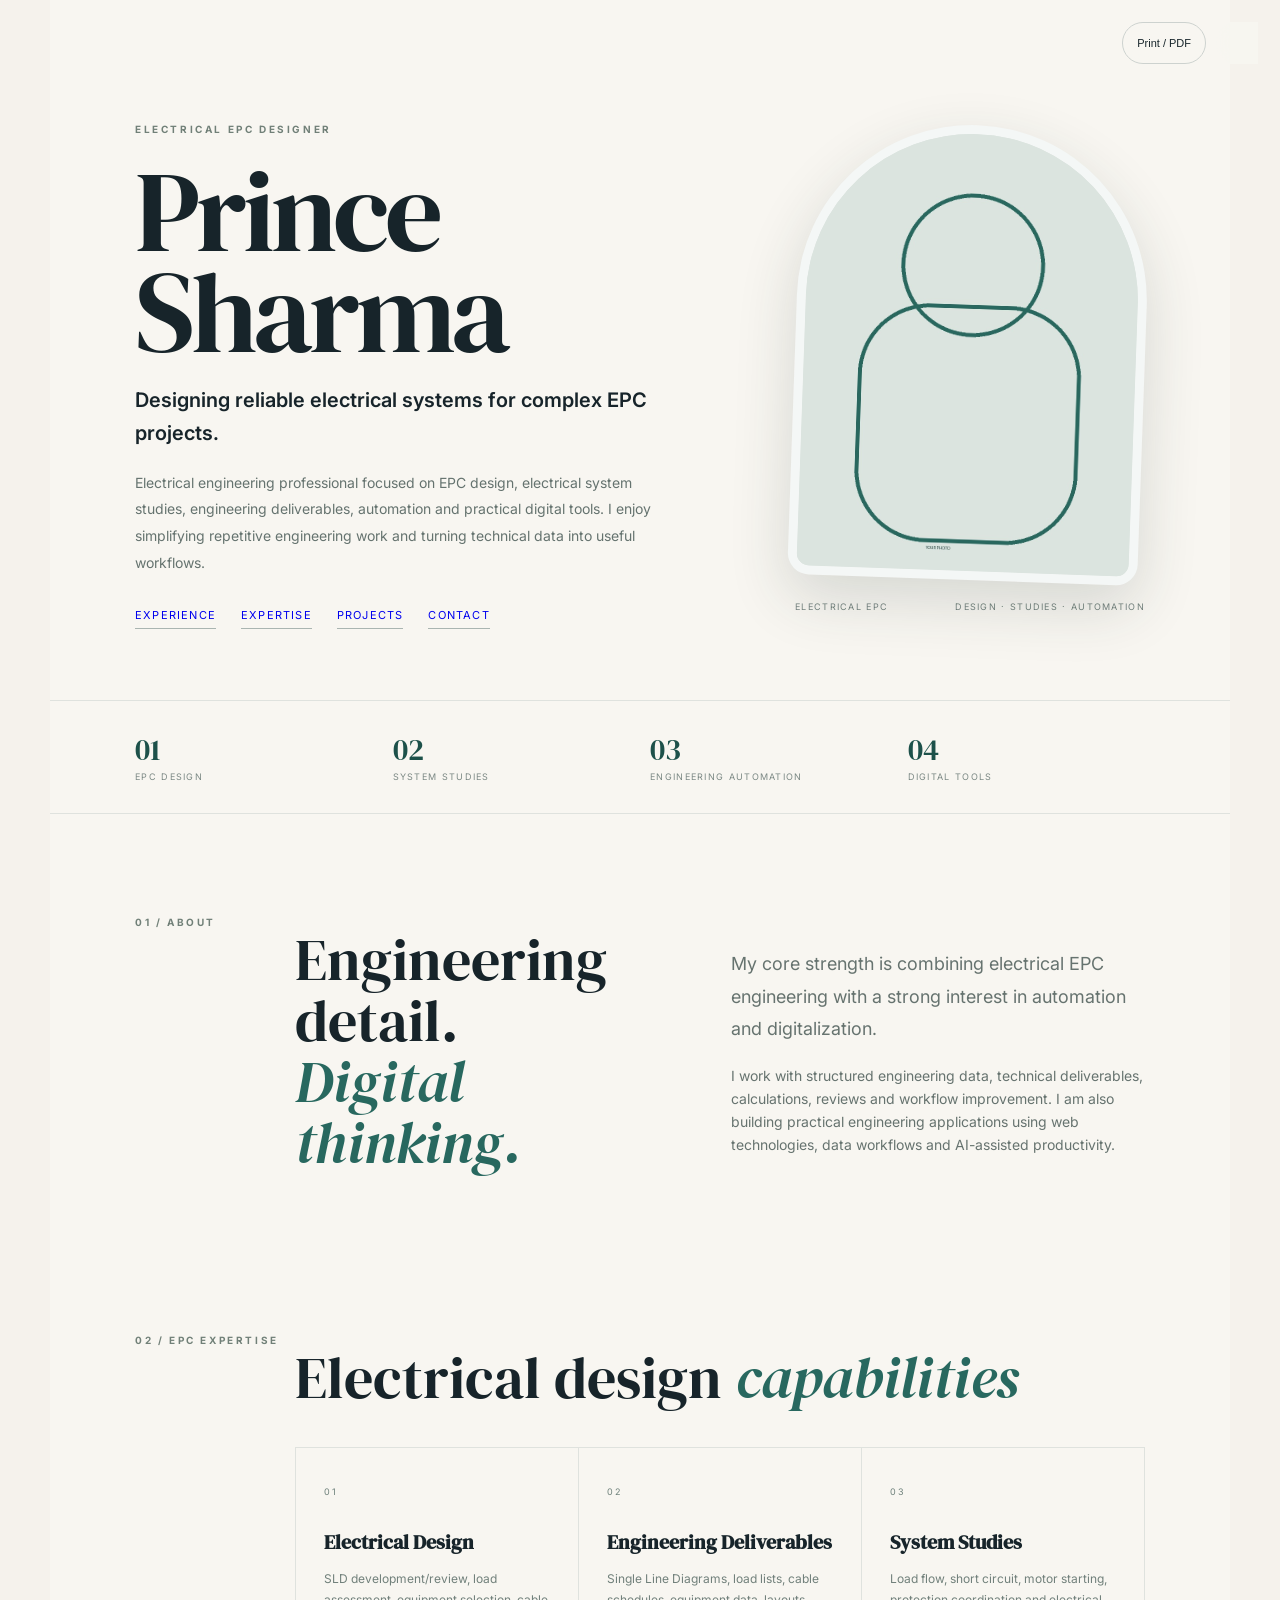
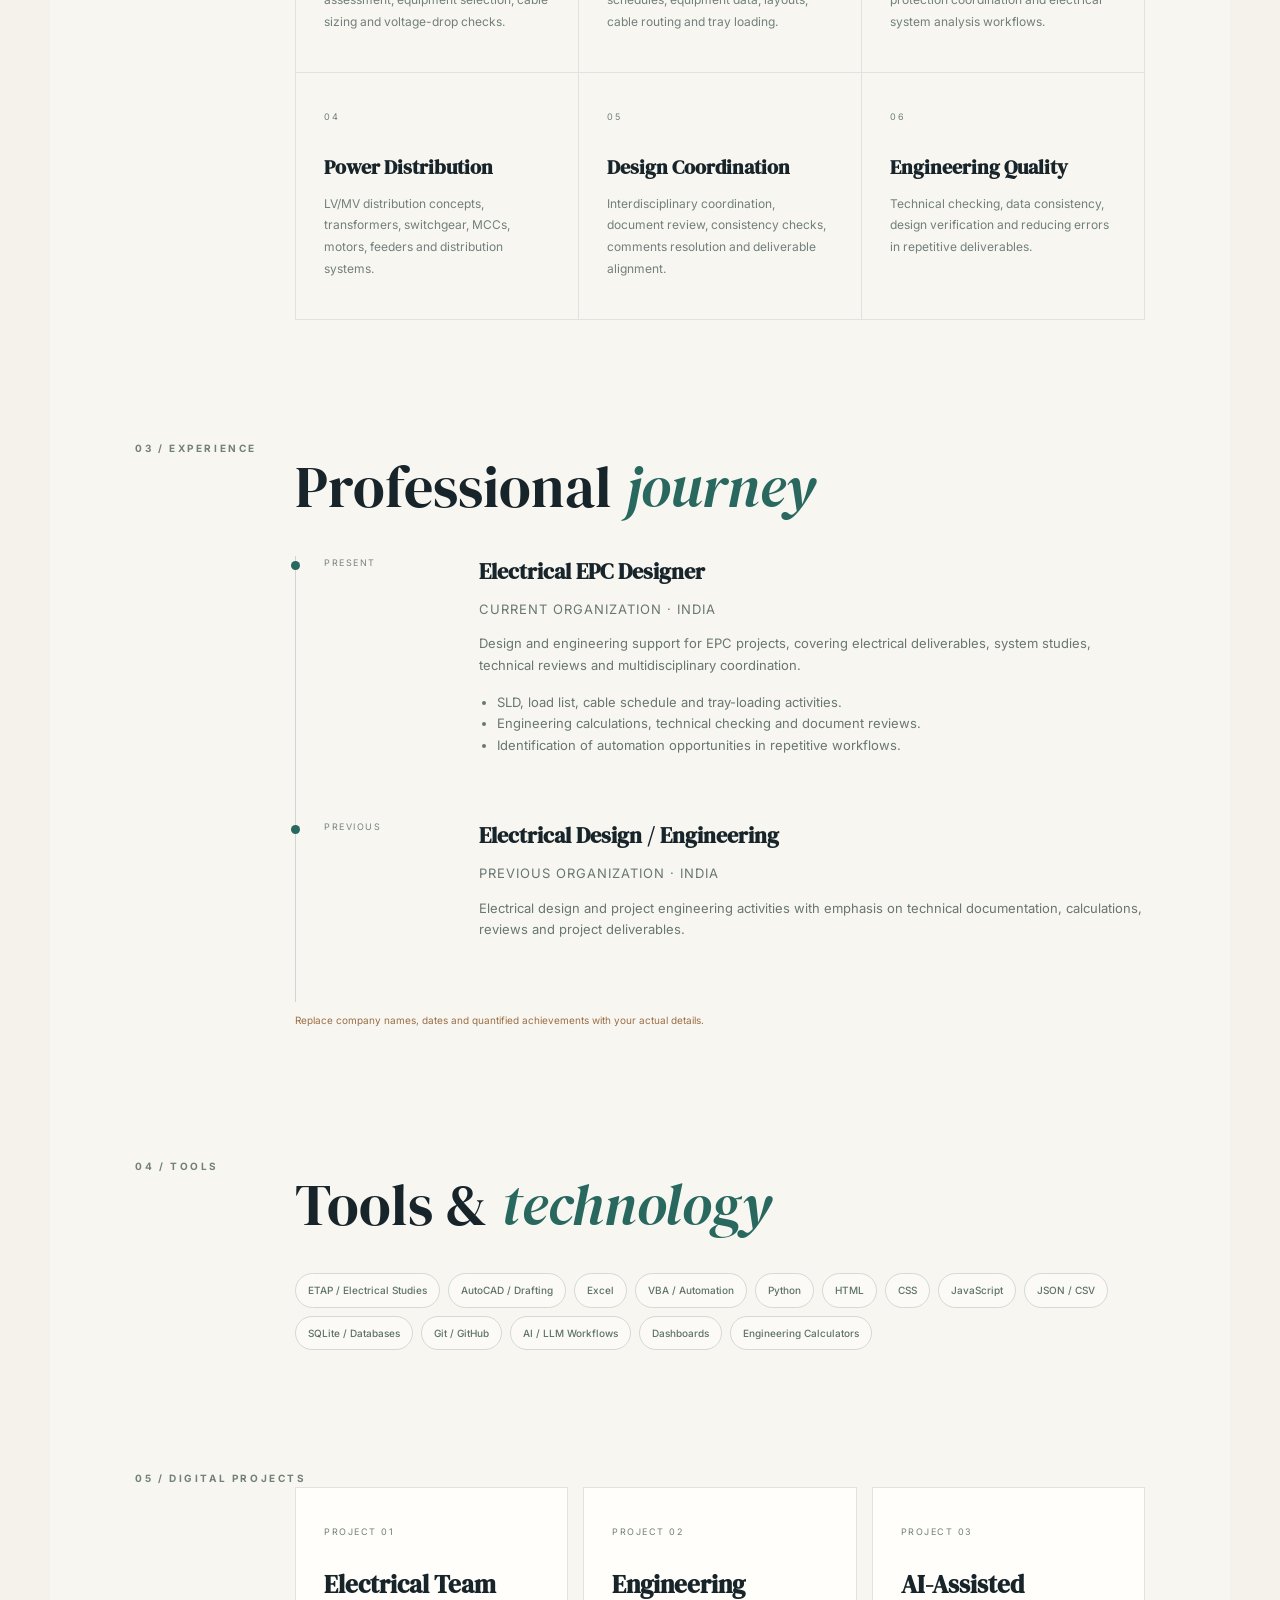
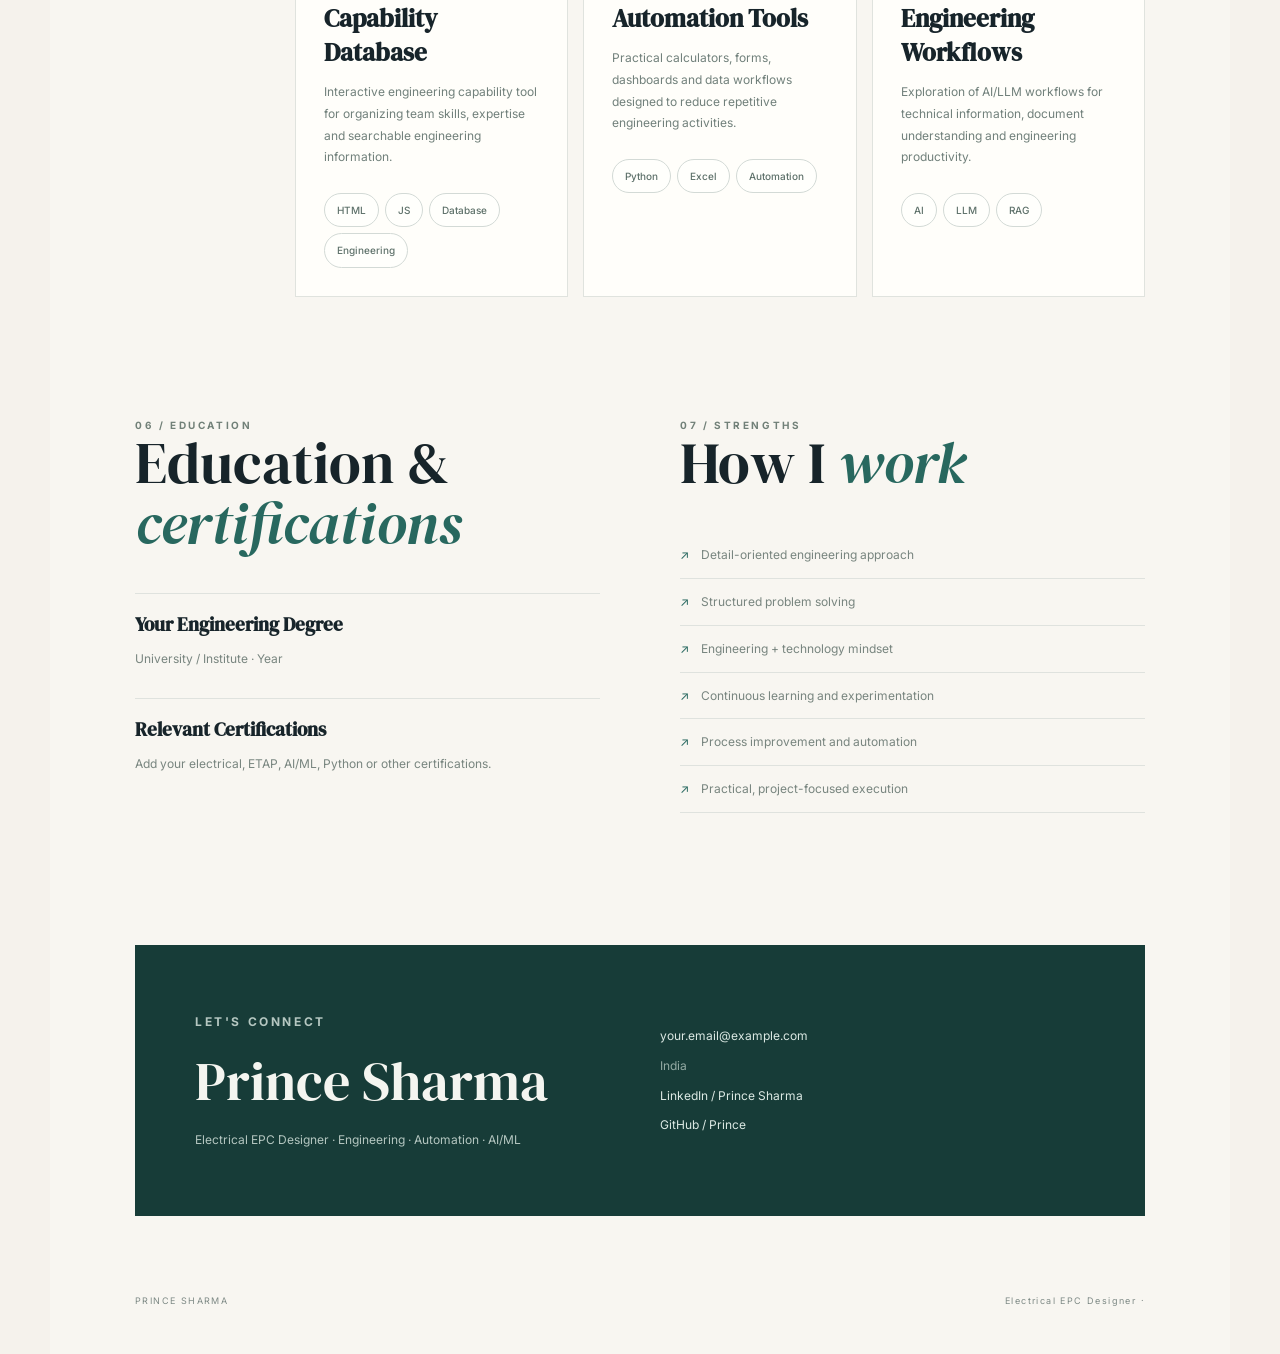
==== commit 574adb5d: "Add files via upload" ====
--- a/index.html
+++ b/index.html
@@ -1,191 +1,23 @@
-<!DOCTYPE html>
-<html lang="en">
-<head>
-  <meta charset="UTF-8">
-  <meta name="viewport" content="width=device-width, initial-scale=1.0">
-  <meta name="description" content="Prince Sharma - Interactive professional resume">
-  <title>Prince Sharma | Digital Resume</title>
-  <link rel="preconnect" href="https://fonts.googleapis.com">
-  <link rel="preconnect" href="https://fonts.gstatic.com" crossorigin>
-  <link href="https://fonts.googleapis.com/css2?family=Inter:wght@400;500;600;700;800&family=Space+Grotesk:wght@400;500;600;700&display=swap" rel="stylesheet">
-  <link rel="stylesheet" href="style.css">
-</head>
-<body>
-  <div class="cursor-glow" aria-hidden="true"></div>
-  <div class="noise" aria-hidden="true"></div>
-  <div class="aurora aurora-a"></div>
-  <div class="aurora aurora-b"></div>
-  <div class="aurora aurora-c"></div>
-
-  <nav class="nav glass">
-    <a class="brand" href="#top" aria-label="Prince Sharma home">
-      <span class="brand-mark">P</span><span>PRINCE<span class="accent">.</span></span>
-    </a>
-    <div class="nav-links">
-      <a href="#about">About</a>
-      <a href="#experience">Experience</a>
-      <a href="#skills">Skills</a>
-      <a href="#projects">Projects</a>
-    </div>
-    <button class="icon-btn" id="themeBtn" aria-label="Toggle theme">◐</button>
-  </nav>
-
-  <main id="top">
-    <section class="hero section reveal">
-      <div class="hero-copy">
-        <div class="eyebrow"><span class="status-dot"></span> OPEN TO OPPORTUNITIES</div>
-        <h1>Prince<br><span class="gradient-text">Sharma.</span></h1>
-        <p class="hero-role">Electrical Engineering · Automation · AI/ML</p>
-        <p class="hero-summary">
-          Engineering professional focused on turning complex technical workflows into
-          intelligent, efficient and practical digital solutions.
-        </p>
-        <div class="hero-actions">
-          <a class="btn btn-primary" href="#contact">Let's connect <span>↗</span></a>
-          <button class="btn btn-ghost" id="printBtn">Download / Print CV <span>↓</span></button>
-        </div>
-        <div class="mini-stats">
-          <div><strong data-count="10">10+</strong><span>Years / Experience*</span></div>
-          <div><strong data-count="20">20+</strong><span>Projects*</span></div>
-          <div><strong data-count="7">7+</strong><span>Core Skills</span></div>
-        </div>
-        <small class="note">* Replace with your actual numbers.</small>
-      </div>
-
-      <div class="hero-visual">
-        <div class="orbital-card glass tilt" data-tilt>
-          <div class="ring ring-1"></div>
-          <div class="ring ring-2"></div>
-          <div class="ring ring-3"></div>
-          <div class="portrait-placeholder">
-            <img class="profile-photo" src="photo.jpg" alt="Prince Sharma">
-            <span>PRINCE<br>SHARMA</span>
-          </div>
-          <div class="floating-chip chip-a">AI / ML</div>
-          <div class="floating-chip chip-b">ETAP</div>
-          <div class="floating-chip chip-c">AUTOMATION</div>
-          <div class="scan-line"></div>
-        </div>
-      </div>
-    </section>
-
-    <section id="about" class="section reveal">
-      <div class="section-head">
-        <span class="section-no">01</span>
-        <div><p class="kicker">PROFILE</p><h2>Engineering with a <span class="gradient-text">digital edge.</span></h2></div>
-      </div>
-      <div class="about-grid">
-        <article class="glass panel large-panel">
-          <p class="lead">I combine engineering knowledge with automation, software and AI to improve the way technical work gets done.</p>
-          <p>Use this section for a concise professional summary. Describe your strongest domain, the type of problems you solve, and the value you create. Keep it specific and measurable where possible.</p>
-          <div class="quote-line"><span></span><em>"Build useful things. Make complex work simpler."</em></div>
-        </article>
-        <article class="glass panel fact-card">
-          <span class="card-label">CURRENT FOCUS</span>
-          <h3>Intelligent Engineering</h3>
-          <p>AI-assisted workflows, engineering automation, data-driven decision support and digital tools.</p>
-          <div class="tag-row"><span>Python</span><span>AI</span><span>RAG</span><span>ETAP</span></div>
-        </article>
-      </div>
-    </section>
-
-    <section id="experience" class="section reveal">
-      <div class="section-head">
-        <span class="section-no">02</span>
-        <div><p class="kicker">CAREER</p><h2>Experience that <span class="gradient-text">moves forward.</span></h2></div>
-      </div>
-      <div class="timeline">
-        <article class="timeline-item glass">
-          <div class="timeline-marker">01</div>
-          <div class="timeline-meta"><span>20XX — PRESENT</span><span>ROLE / COMPANY</span></div>
-          <div class="timeline-body">
-            <h3>Senior Electrical / Digital Engineering</h3>
-            <p>Replace with your current role and company. Highlight ownership, scale, engineering responsibility and measurable impact.</p>
-            <ul><li>Automated repetitive engineering workflows and reporting.</li><li>Supported electrical studies, calculations and technical deliverables.</li><li>Developed digital tools to improve quality and turnaround time.</li></ul>
-          </div>
-        </article>
-        <article class="timeline-item glass">
-          <div class="timeline-marker">02</div>
-          <div class="timeline-meta"><span>20XX — 20XX</span><span>ROLE / COMPANY</span></div>
-          <div class="timeline-body">
-            <h3>Electrical Engineering / Project Execution</h3>
-            <p>Describe your role, project environment and key responsibilities in 2–3 lines.</p>
-            <ul><li>Engineering design and review across project deliverables.</li><li>Coordination with multidisciplinary teams and stakeholders.</li></ul>
-          </div>
-        </article>
-        <article class="timeline-item glass">
-          <div class="timeline-marker">03</div>
-          <div class="timeline-meta"><span>20XX — 20XX</span><span>ROLE / COMPANY</span></div>
-          <div class="timeline-body">
-            <h3>Early Career / Internship</h3>
-            <p>Add your earlier experience, internship or major learning milestone here.</p>
-          </div>
-        </article>
-      </div>
-    </section>
-
-    <section id="skills" class="section reveal">
-      <div class="section-head">
-        <span class="section-no">03</span>
-        <div><p class="kicker">CAPABILITIES</p><h2>Tools I use to <span class="gradient-text">build.</span></h2></div>
-      </div>
-      <div class="skills-grid">
-        <article class="glass skill-card tilt" data-tilt><div class="skill-icon">⌁</div><h3>Engineering</h3><p>Electrical design, system studies, technical documentation and project engineering.</p><div class="meter"><span style="width:92%"></span></div><small>ADVANCED</small></article>
-        <article class="glass skill-card tilt" data-tilt><div class="skill-icon">⌘</div><h3>Automation</h3><p>Python, VBA, Excel automation, data processing and workflow optimization.</p><div class="meter"><span style="width:88%"></span></div><small>ADVANCED</small></article>
-        <article class="glass skill-card tilt" data-tilt><div class="skill-icon">✦</div><h3>AI / ML</h3><p>LLMs, prompt engineering, RAG concepts, AI assistants and intelligent tools.</p><div class="meter"><span style="width:82%"></span></div><small>PROFICIENT</small></article>
-        <article class="glass skill-card tilt" data-tilt><div class="skill-icon">◫</div><h3>Web / Data</h3><p>HTML, CSS, JavaScript, dashboards, visualization and lightweight applications.</p><div class="meter"><span style="width:78%"></span></div><small>PROFICIENT</small></article>
-      </div>
-    </section>
-
-    <section id="projects" class="section reveal">
-      <div class="section-head">
-        <span class="section-no">04</span>
-        <div><p class="kicker">SELECTED WORK</p><h2>Projects with a <span class="gradient-text">purpose.</span></h2></div>
-      </div>
-      <div class="project-grid">
-        <article class="project-card glass tilt" data-tilt>
-          <div class="project-number">01</div><span class="project-type">AI / AUTOMATION</span>
-          <h3>Engineering Intelligence Platform</h3>
-          <p>Concept for an AI-enabled workspace that reads engineering information, identifies issues and accelerates document-based tasks.</p>
-          <div class="tag-row"><span>LLM</span><span>RAG</span><span>Python</span></div><a href="#" class="project-link">View concept ↗</a>
-        </article>
-        <article class="project-card glass tilt" data-tilt>
-          <div class="project-number">02</div><span class="project-type">ENGINEERING</span>
-          <h3>Electrical Study Automation</h3>
-          <p>Automation framework for repetitive electrical engineering calculations, checks and report preparation.</p>
-          <div class="tag-row"><span>ETAP</span><span>Excel</span><span>VBA</span></div><a href="#" class="project-link">View project ↗</a>
-        </article>
-        <article class="project-card glass tilt" data-tilt>
-          <div class="project-number">03</div><span class="project-type">WEB TOOL</span>
-          <h3>Engineering Capability Database</h3>
-          <p>Interactive internal tool for organizing team capabilities, expertise and engineering resources.</p>
-          <div class="tag-row"><span>HTML</span><span>JS</span><span>SQLite</span></div><a href="#" class="project-link">View project ↗</a>
-        </article>
-      </div>
-    </section>
-
-    <section class="section reveal">
-      <div class="section-head">
-        <span class="section-no">05</span>
-        <div><p class="kicker">EDUCATION & MORE</p><h2>The details <span class="gradient-text">behind the work.</span></h2></div>
-      </div>
-      <div class="details-grid">
-        <article class="glass panel"><span class="card-label">EDUCATION</span><h3>Your Degree</h3><p>Your University / Institute · 20XX</p><hr><h3>Certifications</h3><p>Machine Learning · Generative AI · Python · Add yours here.</p></article>
-        <article class="glass panel"><span class="card-label">LANGUAGES</span><div class="language"><b>English</b><span>Professional</span></div><div class="language"><b>Hindi</b><span>Native / Professional</span></div><hr><span class="card-label">INTERESTS</span><div class="tag-row"><span>Technology</span><span>AI</span><span>Engineering</span><span>Innovation</span></div></article>
-      </div>
-    </section>
-
-    <section id="contact" class="contact-section glass reveal">
-      <div><p class="kicker">06 · CONTACT</p><h2>Let's create something <span class="gradient-text">useful.</span></h2><p>Replace the details below with your real contact information.</p></div>
-      <div class="contact-links">
-        <a href="mailto:your.email@example.com"><span>Email</span><b>your.email@example.com ↗</b></a>
-        <a href="#"><span>LinkedIn</span><b>linkedin.com/in/prince ↗</b></a>
-        <a href="#"><span>GitHub</span><b>github.com/prince ↗</b></a>
-      </div>
-    </section>
-  </main>
-
-  <footer><span>PRINCE SHARMA</span><span>Digital Resume · <span id="year"></span></span></footer>
-  <script src="script.js"></script>
-</body>
-</html>
+<!DOCTYPE html><html lang="en"><head><meta charset="UTF-8"><meta name="viewport" content="width=device-width,initial-scale=1.0"><title>Prince Sharma | Electrical EPC Designer</title><link rel="preconnect" href="https://fonts.googleapis.com"><link rel="preconnect" href="https://fonts.gstatic.com" crossorigin><link href="https://fonts.googleapis.com/css2?family=Inter:wght@400;500;600;700&family=DM+Serif+Display&display=swap" rel="stylesheet"><link rel="stylesheet" href="style.css"></head><body>
+<button class="theme-toggle" id="themeToggle">☼</button><button class="print-toggle" id="printBtn">Print / PDF</button><main class="resume">
+<header class="hero"><div><p class="eyebrow">ELECTRICAL EPC DESIGNER</p><h1>Prince<br>Sharma</h1><p class="headline">Designing reliable electrical systems for complex EPC projects.</p><p class="intro">Electrical engineering professional focused on EPC design, electrical system studies, engineering deliverables, automation and practical digital tools. I enjoy simplifying repetitive engineering work and turning technical data into useful workflows.</p><div class="hero-links"><a href="#experience">Experience</a><a href="#expertise">Expertise</a><a href="#projects">Projects</a><a href="#contact">Contact</a></div></div><div class="portrait"><div class="portrait-frame"><img src="photo.jpg" alt="Prince Sharma"></div><div class="portrait-caption"><span>Electrical EPC</span><span>Design · Studies · Automation</span></div></div></header>
+<section class="stats"><div><strong>01</strong><span>EPC DESIGN</span></div><div><strong>02</strong><span>SYSTEM STUDIES</span></div><div><strong>03</strong><span>ENGINEERING AUTOMATION</span></div><div><strong>04</strong><span>DIGITAL TOOLS</span></div></section>
+<section class="section"><div class="section-label">01 / ABOUT</div><div class="section-content about-grid"><div><h2>Engineering detail.<br><em>Digital thinking.</em></h2></div><div><p class="large-copy">My core strength is combining electrical EPC engineering with a strong interest in automation and digitalization.</p><p>I work with structured engineering data, technical deliverables, calculations, reviews and workflow improvement. I am also building practical engineering applications using web technologies, data workflows and AI-assisted productivity.</p></div></div></section>
+<section id="expertise" class="section"><div class="section-label">02 / EPC EXPERTISE</div><div class="section-content"><h2>Electrical design <em>capabilities</em></h2><div class="expertise-grid">
+<article class="skill"><span>01</span><h3>Electrical Design</h3><p>SLD development/review, load assessment, equipment selection, cable sizing and voltage-drop checks.</p></article>
+<article class="skill"><span>02</span><h3>Engineering Deliverables</h3><p>Single Line Diagrams, load lists, cable schedules, equipment data, layouts, cable routing and tray loading.</p></article>
+<article class="skill"><span>03</span><h3>System Studies</h3><p>Load flow, short circuit, motor starting, protection coordination and electrical system analysis workflows.</p></article>
+<article class="skill"><span>04</span><h3>Power Distribution</h3><p>LV/MV distribution concepts, transformers, switchgear, MCCs, motors, feeders and distribution systems.</p></article>
+<article class="skill"><span>05</span><h3>Design Coordination</h3><p>Interdisciplinary coordination, document review, consistency checks, comments resolution and deliverable alignment.</p></article>
+<article class="skill"><span>06</span><h3>Engineering Quality</h3><p>Technical checking, data consistency, design verification and reducing errors in repetitive deliverables.</p></article>
+</div></div></section>
+<section id="experience" class="section"><div class="section-label">03 / EXPERIENCE</div><div class="section-content"><h2>Professional <em>journey</em></h2><div class="timeline">
+<article><div class="time">PRESENT</div><div><h3>Electrical EPC Designer</h3><p class="company">Current Organization · India</p><p>Design and engineering support for EPC projects, covering electrical deliverables, system studies, technical reviews and multidisciplinary coordination.</p><ul><li>SLD, load list, cable schedule and tray-loading activities.</li><li>Engineering calculations, technical checking and document reviews.</li><li>Identification of automation opportunities in repetitive workflows.</li></ul></div></article>
+<article><div class="time">PREVIOUS</div><div><h3>Electrical Design / Engineering</h3><p class="company">Previous Organization · India</p><p>Electrical design and project engineering activities with emphasis on technical documentation, calculations, reviews and project deliverables.</p></div></article></div><p class="edit-note">Replace company names, dates and quantified achievements with your actual details.</p></div></section>
+<section class="section"><div class="section-label">04 / TOOLS</div><div class="section-content"><h2>Tools & <em>technology</em></h2><div class="tool-list"><span>ETAP / Electrical Studies</span><span>AutoCAD / Drafting</span><span>Excel</span><span>VBA / Automation</span><span>Python</span><span>HTML</span><span>CSS</span><span>JavaScript</span><span>JSON / CSV</span><span>SQLite / Databases</span><span>Git / GitHub</span><span>AI / LLM Workflows</span><span>Dashboards</span><span>Engineering Calculators</span></div></div></section>
+<section id="projects" class="section"><div class="section-label">05 / DIGITAL PROJECTS</div><div class="section-content project-grid">
+<article class="project"><span>PROJECT 01</span><h3>Electrical Team Capability Database</h3><p>Interactive engineering capability tool for organizing team skills, expertise and searchable engineering information.</p><div class="tags"><b>HTML</b><b>JS</b><b>Database</b><b>Engineering</b></div></article>
+<article class="project"><span>PROJECT 02</span><h3>Engineering Automation Tools</h3><p>Practical calculators, forms, dashboards and data workflows designed to reduce repetitive engineering activities.</p><div class="tags"><b>Python</b><b>Excel</b><b>Automation</b></div></article>
+<article class="project"><span>PROJECT 03</span><h3>AI-Assisted Engineering Workflows</h3><p>Exploration of AI/LLM workflows for technical information, document understanding and engineering productivity.</p><div class="tags"><b>AI</b><b>LLM</b><b>RAG</b></div></article></div></section>
+<section class="section two-col"><div><div class="section-label">06 / EDUCATION</div><div class="section-content"><h2>Education & <em>certifications</em></h2><div class="simple-item"><h3>Your Engineering Degree</h3><p>University / Institute · Year</p></div><div class="simple-item"><h3>Relevant Certifications</h3><p>Add your electrical, ETAP, AI/ML, Python or other certifications.</p></div></div></div><div><div class="section-label">07 / STRENGTHS</div><div class="section-content"><h2>How I <em>work</em></h2><ul class="strengths"><li>Detail-oriented engineering approach</li><li>Structured problem solving</li><li>Engineering + technology mindset</li><li>Continuous learning and experimentation</li><li>Process improvement and automation</li><li>Practical, project-focused execution</li></ul></div></div></section>
+<section id="contact" class="contact"><div><p class="eyebrow">LET'S CONNECT</p><h2>Prince Sharma</h2><p>Electrical EPC Designer · Engineering · Automation · AI/ML</p></div><div class="contact-info"><a href="mailto:your.email@example.com">your.email@example.com</a><span>India</span><a href="#">LinkedIn / Prince Sharma</a><a href="#">GitHub / Prince</a></div></section><footer><span>PRINCE SHARMA</span><span>Electrical EPC Designer · <span id="year"></span></span></footer></main><script src="script.js"></script></body></html>
--- a/style.css
+++ b/style.css
@@ -1 +1 @@
-*{box-sizing:border-box}html{scroll-behavior:smooth}body{margin:0;min-height:100vh;background:#071018;color:#edf5f7;font-family:Inter,Arial,sans-serif;overflow-x:hidden}body.light{background:#eaf0f3;color:#172027}.noise{position:fixed;inset:0;pointer-events:none;opacity:.035;z-index:10;background-image:url("data:image/svg+xml,%3Csvg viewBox='0 0 180 180' xmlns='http://www.w3.org/2000/svg'%3E%3Cfilter id='n'%3E%3CfeTurbulence type='fractalNoise' baseFrequency='.9' numOctaves='4' stitchTiles='stitch'/%3E%3C/filter%3E%3Crect width='100%25' height='100%25' filter='url(%23n)' opacity='.8'/%3E%3C/svg%3E")}.aurora{position:fixed;width:55vw;height:55vw;border-radius:50%;filter:blur(90px);opacity:.18;pointer-events:none}.aurora-a{background:#00d4ff;top:-22vw;left:-12vw}.aurora-b{background:#8b5cf6;right:-18vw;top:25vh}.aurora-c{background:#00f5a0;left:25%;bottom:-30vw}.cursor-glow{position:fixed;width:280px;height:280px;border-radius:50%;background:radial-gradient(circle,rgba(0,220,255,.10),transparent 65%);transform:translate(-50%,-50%);pointer-events:none;z-index:1}.glass{background:linear-gradient(135deg,rgba(255,255,255,.105),rgba(255,255,255,.035));border:1px solid rgba(255,255,255,.14);box-shadow:0 25px 80px rgba(0,0,0,.25),inset 0 1px rgba(255,255,255,.08);backdrop-filter:blur(22px);-webkit-backdrop-filter:blur(22px)}body.light .glass{background:rgba(255,255,255,.58);border-color:rgba(20,40,50,.10);box-shadow:0 20px 50px rgba(50,70,80,.12)}.nav{position:fixed;z-index:20;top:18px;left:50%;transform:translateX(-50%);width:min(1080px,calc(100% - 30px));height:62px;border-radius:20px;display:flex;align-items:center;justify-content:space-between;padding:0 14px 0 18px}.brand{display:flex;align-items:center;gap:10px;color:inherit;text-decoration:none;font-family:"Space Grotesk";font-weight:700;letter-spacing:1px}.brand-mark{display:grid;place-items:center;width:32px;height:32px;border-radius:10px;background:linear-gradient(135deg,#00e5ff,#8b5cf6);color:#071018}.accent,.gradient-text{background:linear-gradient(100deg,#00e5ff,#73fbd3 45%,#a78bfa);-webkit-background-clip:text;background-clip:text;color:transparent}.nav-links{display:flex;gap:28px}.nav-links a{color:#9eb0b8;text-decoration:none;font-size:13px;transition:.25s}.nav-links a:hover{color:#fff}.icon-btn{border:1px solid rgba(255,255,255,.14);background:rgba(255,255,255,.05);color:inherit;border-radius:12px;width:36px;height:36px;cursor:pointer}.section{max-width:1080px;margin:auto;padding:115px 20px 35px;position:relative;z-index:2}.hero{min-height:850px;padding-top:155px;display:grid;grid-template-columns:1.1fr .9fr;align-items:center;gap:50px}.eyebrow{font-size:11px;letter-spacing:2px;color:#93a9b1;display:flex;align-items:center;gap:9px}.status-dot{width:7px;height:7px;background:#55f2b0;border-radius:50%;box-shadow:0 0 18px #55f2b0;animation:pulse 1.8s infinite}.hero h1{font:700 clamp(60px,9vw,112px)/.86 "Space Grotesk";letter-spacing:-5px;margin:25px 0}.hero-role{font-size:16px;color:#a9bbc2}.hero-summary{max-width:610px;color:#91a4ad;font-size:16px;line-height:1.8}.hero-actions{display:flex;gap:12px;margin:30px 0}.btn{padding:13px 18px;border-radius:14px;text-decoration:none;font:600 13px Inter;cursor:pointer;display:inline-flex;gap:18px;align-items:center}.btn-primary{background:#e9faff;color:#061016}.btn-ghost{background:rgba(255,255,255,.06);border:1px solid rgba(255,255,255,.13);color:inherit}.mini-stats{display:flex;gap:38px;margin-top:42px}.mini-stats div{display:flex;flex-direction:column}.mini-stats strong{font:700 24px "Space Grotesk"}.mini-stats span,.note{font-size:10px;color:#71858e;letter-spacing:.8px}.note{display:block;margin-top:9px}.hero-visual{display:grid;place-items:center}.orbital-card{width:min(430px,80vw);aspect-ratio:1;border-radius:50%;position:relative;display:grid;place-items:center;overflow:hidden}.ring{position:absolute;border:1px solid rgba(115,251,211,.18);border-radius:50%;animation:spin 18s linear infinite}.ring-1{width:72%;height:72%}.ring-2{width:92%;height:92%;animation-duration:25s;animation-direction:reverse;border-color:rgba(0,229,255,.14)}.ring-3{width:55%;height:55%;animation-duration:12s;border-color:rgba(167,139,250,.25)}.portrait-placeholder{text-align:center;position:relative;z-index:2}.profile-photo{width:145px;height:145px;border-radius:45%;object-fit:cover;display:block;margin:auto;border:1px solid rgba(255,255,255,.18);box-shadow:0 0 70px rgba(0,229,255,.12)}.avatar{width:145px;height:145px;border-radius:45%;display:grid;place-items:center;margin:auto;background:linear-gradient(135deg,rgba(0,229,255,.22),rgba(139,92,246,.26));border:1px solid rgba(255,255,255,.18);font:700 44px "Space Grotesk";box-shadow:0 0 70px rgba(0,229,255,.12)}.portrait-placeholder span{display:block;font-size:10px;letter-spacing:4px;color:#9eb0b8;margin-top:15px}.floating-chip{position:absolute;padding:8px 11px;border-radius:9px;background:rgba(4,14,20,.55);border:1px solid rgba(255,255,255,.13);backdrop-filter:blur(12px);font-size:9px;letter-spacing:1.5px;color:#b7cbd1}.chip-a{top:17%;right:9%;animation:float 4s ease-in-out infinite}.chip-b{bottom:19%;left:8%;animation:float 5s ease-in-out infinite reverse}.chip-c{bottom:9%;right:18%;animation:float 4.5s ease-in-out infinite}.scan-line{position:absolute;width:100%;height:1px;background:linear-gradient(90deg,transparent,#00e5ff,transparent);opacity:.45;animation:scan 5s ease-in-out infinite}.section-head{display:flex;gap:20px;align-items:flex-start;margin-bottom:38px}.section-no{font:600 11px "Space Grotesk";color:#55e7d0;padding-top:6px}.kicker,.card-label{font-size:10px;letter-spacing:2.5px;color:#718891;margin:0 0 8px}.section h2{font:600 clamp(30px,4vw,47px)/1.05 "Space Grotesk";margin:0;letter-spacing:-1.5px}.about-grid,.details-grid{display:grid;grid-template-columns:1.5fr .8fr;gap:18px}.panel{padding:30px;border-radius:24px}.lead{font:500 22px/1.55 "Space Grotesk";color:#d8e7eb}.panel p{color:#8da0a8;font-size:14px;line-height:1.8}.quote-line{display:flex;gap:12px;align-items:center;margin-top:28px;color:#6f838b;font-size:13px}.quote-line span{width:35px;height:1px;background:#55e7d0}.fact-card h3,.panel h3{font:600 23px "Space Grotesk";margin:15px 0 8px}.tag-row{display:flex;flex-wrap:wrap;gap:7px;margin-top:20px}.tag-row span{font-size:10px;padding:6px 9px;border:1px solid rgba(255,255,255,.11);border-radius:8px;color:#8fa4ad;background:rgba(255,255,255,.035)}.timeline{display:grid;gap:16px}.timeline-item{border-radius:22px;padding:25px;display:grid;grid-template-columns:55px 160px 1fr;gap:20px;align-items:start;transition:transform .3s,border-color .3s}.timeline-item:hover{transform:translateY(-4px);border-color:rgba(85,231,208,.35)}.timeline-marker{width:42px;height:42px;border-radius:12px;display:grid;place-items:center;background:rgba(85,231,208,.07);border:1px solid rgba(85,231,208,.2);color:#55e7d0;font:600 12px "Space Grotesk"}.timeline-meta{font-size:9px;letter-spacing:1.5px;color:#627982;display:grid;gap:5px;padding-top:5px}.timeline-body h3{font:600 20px "Space Grotesk";margin:0 0 8px}.timeline-body p,.timeline-body li{font-size:13px;color:#8da0a8}.timeline-body ul{padding-left:17px}.skills-grid{display:grid;grid-template-columns:repeat(4,1fr);gap:14px}.skill-card{padding:24px;border-radius:20px;min-height:255px;transition:transform .2s}.skill-icon{font-size:28px;color:#55e7d0;margin-bottom:35px}.skill-card h3{font:600 18px "Space Grotesk";margin:0 0 8px}.skill-card p{font-size:12px;color:#81959e;line-height:1.7;min-height:61px}.meter{height:3px;background:rgba(255,255,255,.08);margin:25px 0 9px;border-radius:3px;overflow:hidden}.meter span{display:block;height:100%;background:linear-gradient(90deg,#00e5ff,#55e7d0,#a78bfa)}.skill-card small{font-size:8px;letter-spacing:1.5px;color:#617780}.project-grid{display:grid;grid-template-columns:repeat(3,1fr);gap:15px}.project-card{padding:25px;border-radius:22px;min-height:370px;position:relative;overflow:hidden;transition:transform .25s}.project-card:after{content:"";position:absolute;width:160px;height:160px;border-radius:50%;background:#00e5ff;filter:blur(90px);opacity:.08;right:-50px;top:-50px}.project-number{font:600 11px "Space Grotesk";color:#55e7d0}.project-type{display:block;font-size:9px;letter-spacing:2px;color:#647981;margin:35px 0 10px}.project-card h3{font:600 23px/1.2 "Space Grotesk";margin:0}.project-card p{color:#83979f;font-size:13px;line-height:1.75}.project-link{position:absolute;bottom:24px;color:#d5e6ea;font-size:12px;text-decoration:none}.details-grid{grid-template-columns:1fr 1fr}.language{display:flex;justify-content:space-between;padding:14px 0;border-bottom:1px solid rgba(255,255,255,.07);font-size:13px}.language span{color:#778c95}.panel hr{border:0;border-top:1px solid rgba(255,255,255,.07);margin:25px 0}.contact-section{max-width:1040px;margin:100px auto 80px;padding:45px;border-radius:30px;display:grid;grid-template-columns:1.1fr 1fr;gap:40px;position:relative;z-index:2}.contact-section h2{font:600 clamp(32px,4vw,52px) "Space Grotesk";margin:5px 0 15px;letter-spacing:-1.5px}.contact-section>div>p:last-child{color:#82969e;font-size:13px}.contact-links{display:grid;gap:12px}.contact-links a{padding:15px 0;border-bottom:1px solid rgba(255,255,255,.08);color:inherit;text-decoration:none;display:flex;justify-content:space-between;gap:10px}.contact-links span{font-size:10px;letter-spacing:1.5px;color:#60757d}.contact-links b{font-size:12px;font-weight:500}footer{max-width:1080px;margin:auto;padding:35px 20px 55px;display:flex;justify-content:space-between;color:#536970;font-size:10px;letter-spacing:1px}.reveal{opacity:0;transform:translateY(25px);transition:opacity .8s ease,transform .8s ease}.reveal.visible{opacity:1;transform:none}.tilt{transform-style:preserve-3d}.tilt:hover{z-index:3}@keyframes spin{to{transform:rotate(360deg)}}@keyframes float{50%{transform:translateY(-10px)}}@keyframes scan{0%,100%{top:18%;opacity:0}30%{opacity:.45}65%{top:82%;opacity:.15}}@keyframes pulse{50%{transform:scale(1.5);opacity:.5}}body.light .nav-links a{color:#52646c}body.light .hero-summary,body.light .timeline-body p,body.light .timeline-body li,body.light .project-card p,body.light .panel p,body.light .skill-card p{color:#536870}body.light .btn-ghost{border-color:#b9c8cd}body.light .nav{background:rgba(255,255,255,.65)}@media(max-width:850px){.hero{grid-template-columns:1fr;min-height:auto;padding-top:135px}.hero-visual{order:-1}.orbital-card{width:330px}.skills-grid{grid-template-columns:1fr 1fr}.project-grid{grid-template-columns:1fr}.timeline-item{grid-template-columns:50px 1fr}.timeline-meta{grid-column:2;grid-row:1}.timeline-body{grid-column:2}.about-grid,.details-grid,.contact-section{grid-template-columns:1fr}.contact-section{margin:70px 15px 50px}.nav-links{display:none}}@media(max-width:520px){.section{padding-top:85px}.hero h1{font-size:65px;letter-spacing:-3px}.hero-actions{flex-direction:column}.mini-stats{gap:20px}.skills-grid{grid-template-columns:1fr}.timeline-item{grid-template-columns:42px 1fr;padding:18px}.timeline-meta{grid-column:2}.timeline-body{grid-column:2}.contact-section{padding:28px 22px}.contact-links a{display:grid}.section-head{gap:12px}footer{display:grid;gap:10px}}@media print{body{background:white!important;color:#111!important}.aurora,.noise,.cursor-glow,.nav,.hero-visual{display:none!important}.section,.hero{padding:25px 0;min-height:auto}.resume{max-width:none}.glass{background:white!important;color:#111!important;box-shadow:none!important;border:1px solid #ddd}.contact-section{margin:20px 0}.reveal{opacity:1!important;transform:none!important}a{color:#111!important}.btn{display:none}footer{color:#444}}
+*{box-sizing:border-box}html{scroll-behavior:smooth}body{margin:0;background:#f5f2ec;color:#17242a;font-family:Inter,Arial,sans-serif;line-height:1.65}.resume{max-width:1180px;margin:auto;background:#f8f6f1;position:relative;overflow:hidden}.theme-toggle,.print-toggle{position:fixed;z-index:20;top:22px;border:1px solid #cdd2cf;background:rgba(248,246,241,.88);backdrop-filter:blur(12px);border-radius:50%;width:42px;height:42px;cursor:pointer;color:#17242a}.theme-toggle{right:22px}.print-toggle{right:74px;width:auto;padding:0 14px;border-radius:22px;font-size:11px}.hero{min-height:700px;padding:105px 85px 65px;display:grid;grid-template-columns:1fr 390px;gap:80px;align-items:center}.eyebrow,.section-label{font-size:10px;letter-spacing:2.6px;color:#718078;font-weight:700}.hero h1{font:400 clamp(70px,9vw,120px)/.88 "DM Serif Display",Georgia,serif;letter-spacing:-4px;margin:24px 0 20px}.headline{font-weight:600;font-size:20px;max-width:590px}.intro{max-width:590px;color:#65736f;font-size:14px;line-height:1.9}.hero-links{display:flex;gap:25px;margin-top:30px}.hero-links a{text-transform:uppercase;font-size:11px;letter-spacing:1.2px;text-decoration:none;border-bottom:1px solid #aab5b1;padding-bottom:4px}.portrait{justify-self:end}.portrait-frame{width:350px;height:455px;border-radius:180px 180px 22px 22px;overflow:hidden;background:#dce4e0;border:9px solid rgba(255,255,255,.7);box-shadow:0 22px 60px rgba(40,55,50,.16);transform:rotate(2deg);animation:float 6s ease-in-out infinite}.portrait-frame img{width:100%;height:100%;object-fit:cover}.portrait-caption{display:flex;justify-content:space-between;margin-top:20px;font-size:9px;letter-spacing:1.3px;color:#74827e;text-transform:uppercase}.stats{border-top:1px solid #dfe2de;border-bottom:1px solid #dfe2de;display:grid;grid-template-columns:repeat(4,1fr);padding:28px 85px;gap:20px}.stats div{display:flex;flex-direction:column}.stats strong{font:400 30px "DM Serif Display";color:#1d514a}.stats span{font-size:9px;letter-spacing:1.3px;color:#7b8884}.section{padding:100px 85px 20px}.section-content{margin-left:160px}.section h2{font:400 clamp(38px,5vw,58px)/1.05 "DM Serif Display";margin:0 0 38px}.section h2 em{color:#28685f;font-style:italic}.about-grid{display:grid;grid-template-columns:1fr 1.1fr;gap:60px}.about-grid p{color:#66736f;font-size:14px}.about-grid .large-copy{font-size:18px;line-height:1.8}.expertise-grid{display:grid;grid-template-columns:repeat(3,1fr);border-top:1px solid #dfe2de;border-left:1px solid #dfe2de}.skill{padding:28px;border-right:1px solid #dfe2de;border-bottom:1px solid #dfe2de;min-height:215px;transition:.3s}.skill:hover{background:#eef3ef;transform:translateY(-3px)}.skill>span,.project>span{font-size:9px;letter-spacing:1.5px;color:#6e817b}.skill h3,.project h3{font:600 20px "DM Serif Display";margin:25px 0 8px}.skill p,.project p{font-size:12px;color:#71807b;line-height:1.8}.timeline{border-left:1px solid #cdd6d2}.timeline article{display:grid;grid-template-columns:125px 1fr;gap:30px;padding:0 0 48px 28px;position:relative}.timeline article:before{content:"";position:absolute;left:-5px;top:5px;width:9px;height:9px;border-radius:50%;background:#28685f}.time{font-size:9px;letter-spacing:1.5px;color:#75847f}.timeline h3{font:600 22px "DM Serif Display";margin:0}.company{font-size:10px;letter-spacing:1px;text-transform:uppercase;color:#71807b}.timeline p,.timeline li{font-size:13px;color:#687772}.timeline ul{padding-left:18px}.edit-note{font-size:10px;color:#9a6e45}.tool-list{display:flex;flex-wrap:wrap;gap:8px}.tool-list span,.tags b{padding:8px 12px;border:1px solid #d3dad6;border-radius:20px;font-size:10px;color:#5e716a;background:rgba(255,255,255,.38);font-weight:500}.project-grid{display:grid;grid-template-columns:repeat(3,1fr);gap:15px}.project{padding:28px;background:#fffefa;border:1px solid #e0e3de;min-height:310px;transition:.3s}.project:hover{transform:translateY(-6px);box-shadow:0 18px 40px rgba(40,60,50,.1)}.project h3{font-size:25px}.tags{display:flex;flex-wrap:wrap;gap:6px;margin-top:25px}.two-col{display:grid;grid-template-columns:1fr 1fr;gap:80px}.two-col .section-content{margin-left:0}.simple-item{padding:17px 0;border-top:1px solid #dfe2de}.simple-item h3{font:600 19px "DM Serif Display";margin:0}.simple-item p,.strengths{font-size:12px;color:#78857f}.strengths{list-style:none;padding:0}.strengths li{padding:13px 0;border-bottom:1px solid #dfe2de}.strengths li:before{content:"↗";color:#28685f;margin-right:12px}.contact{margin:100px 85px 50px;padding:55px 60px;background:#173c38;color:#f4f5f0;display:grid;grid-template-columns:1fr 1fr;gap:40px}.contact h2{font:400 54px "DM Serif Display";margin:8px 0}.contact p{color:#b5c7c1;font-size:12px}.contact-info{display:grid;align-content:center;gap:10px;font-size:12px}.contact-info a{color:#dce9e4;text-decoration:none}.contact-info span{color:#93aaa3}footer{display:flex;justify-content:space-between;padding:28px 85px 45px;font-size:9px;letter-spacing:1.4px;color:#7d8985}@keyframes float{50%{transform:rotate(2deg) translateY(-8px)}}body.dark{background:#111716;color:#e8eeeb}body.dark .resume{background:#141918}body.dark .intro,body.dark .about-grid p,body.dark .skill p,body.dark .timeline p,body.dark .timeline li,body.dark .project p,body.dark .simple-item p{color:#a6b5b0}body.dark .stats,body.dark .skill,body.dark .timeline,body.dark .simple-item,body.dark .strengths li{border-color:#303a37}body.dark .project{background:#19201e;border-color:#303a37}body.dark .skill:hover{background:#1b2724}@media(max-width:900px){.hero{grid-template-columns:1fr;padding:100px 35px 55px}.portrait{justify-self:start}.portrait-frame{width:280px;height:360px}.stats{padding:25px 35px}.section{padding:80px 35px 15px}.section-content{margin-left:0}.about-grid,.two-col{grid-template-columns:1fr;gap:30px}.expertise-grid,.project-grid{grid-template-columns:1fr 1fr}.contact{margin:70px 35px 35px;padding:40px 30px}}@media(max-width:560px){.hero{padding:95px 22px 45px}.hero h1{font-size:72px}.hero-links{flex-wrap:wrap}.portrait-frame{width:240px;height:310px}.stats{grid-template-columns:1fr 1fr;padding:22px}.section{padding:65px 22px 10px}.section h2{font-size:40px}.expertise-grid,.project-grid{grid-template-columns:1fr}.timeline article{grid-template-columns:1fr;gap:3px}.contact{margin:60px 22px 25px;grid-template-columns:1fr}.print-toggle{right:70px}footer{padding:25px 22px;display:grid;gap:8px}}@media print{.theme-toggle,.print-toggle{display:none}.resume{max-width:none}.hero{min-height:auto;padding:35px}.portrait-frame{width:220px;height:280px;box-shadow:none}.section{padding:35px}.contact{margin:35px}.project,.skill{break-inside:avoid}}
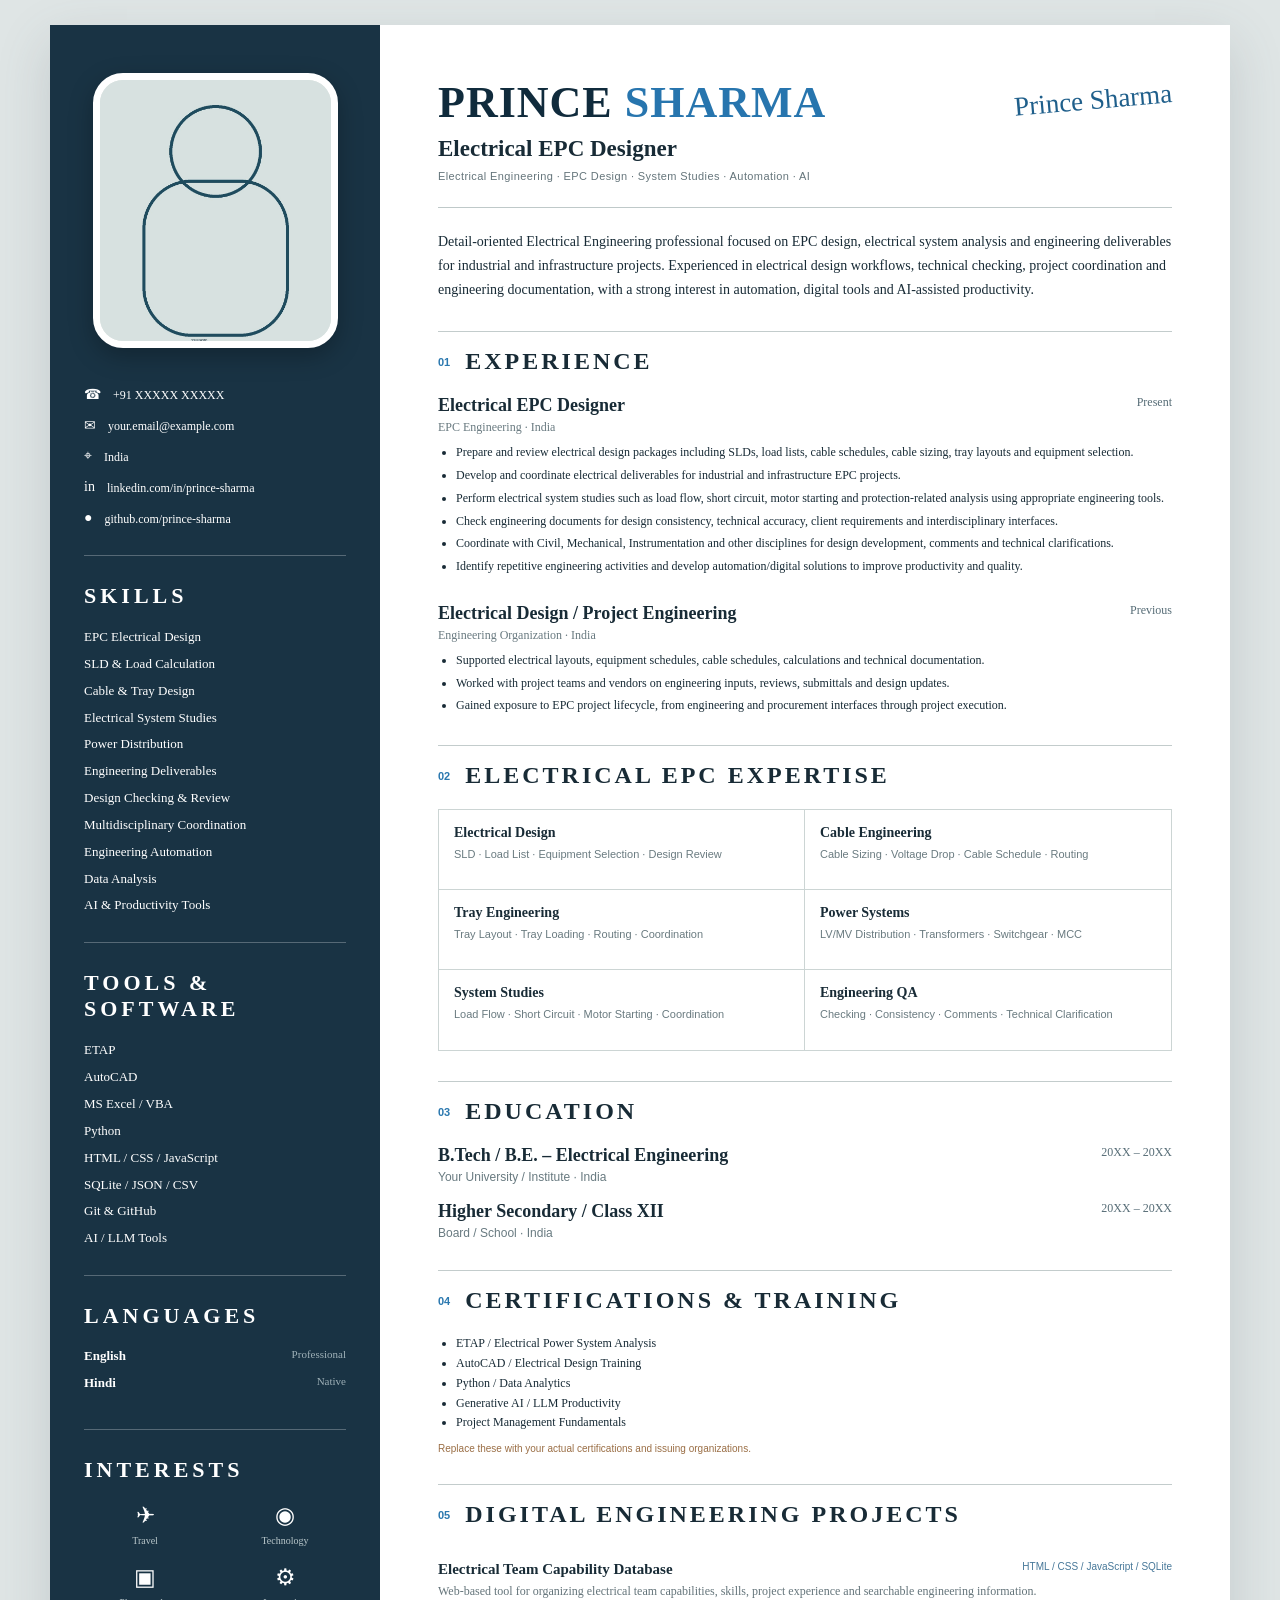
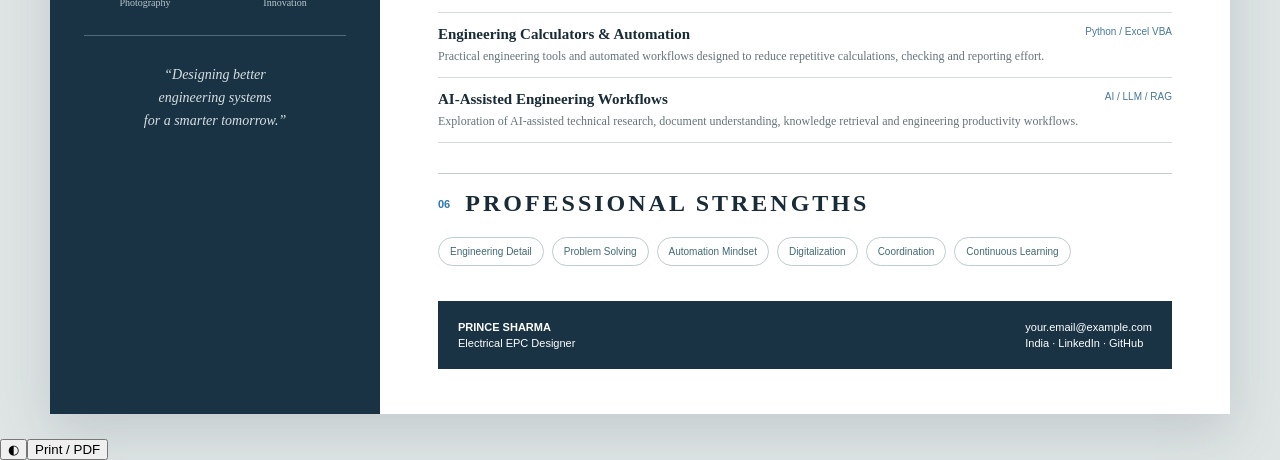
==== commit 4dda1a24: "Add files via upload" ====
--- a/index.html
+++ b/index.html
@@ -1,23 +1,177 @@
-<!DOCTYPE html><html lang="en"><head><meta charset="UTF-8"><meta name="viewport" content="width=device-width,initial-scale=1.0"><title>Prince Sharma | Electrical EPC Designer</title><link rel="preconnect" href="https://fonts.googleapis.com"><link rel="preconnect" href="https://fonts.gstatic.com" crossorigin><link href="https://fonts.googleapis.com/css2?family=Inter:wght@400;500;600;700&family=DM+Serif+Display&display=swap" rel="stylesheet"><link rel="stylesheet" href="style.css"></head><body>
-<button class="theme-toggle" id="themeToggle">☼</button><button class="print-toggle" id="printBtn">Print / PDF</button><main class="resume">
-<header class="hero"><div><p class="eyebrow">ELECTRICAL EPC DESIGNER</p><h1>Prince<br>Sharma</h1><p class="headline">Designing reliable electrical systems for complex EPC projects.</p><p class="intro">Electrical engineering professional focused on EPC design, electrical system studies, engineering deliverables, automation and practical digital tools. I enjoy simplifying repetitive engineering work and turning technical data into useful workflows.</p><div class="hero-links"><a href="#experience">Experience</a><a href="#expertise">Expertise</a><a href="#projects">Projects</a><a href="#contact">Contact</a></div></div><div class="portrait"><div class="portrait-frame"><img src="photo.jpg" alt="Prince Sharma"></div><div class="portrait-caption"><span>Electrical EPC</span><span>Design · Studies · Automation</span></div></div></header>
-<section class="stats"><div><strong>01</strong><span>EPC DESIGN</span></div><div><strong>02</strong><span>SYSTEM STUDIES</span></div><div><strong>03</strong><span>ENGINEERING AUTOMATION</span></div><div><strong>04</strong><span>DIGITAL TOOLS</span></div></section>
-<section class="section"><div class="section-label">01 / ABOUT</div><div class="section-content about-grid"><div><h2>Engineering detail.<br><em>Digital thinking.</em></h2></div><div><p class="large-copy">My core strength is combining electrical EPC engineering with a strong interest in automation and digitalization.</p><p>I work with structured engineering data, technical deliverables, calculations, reviews and workflow improvement. I am also building practical engineering applications using web technologies, data workflows and AI-assisted productivity.</p></div></div></section>
-<section id="expertise" class="section"><div class="section-label">02 / EPC EXPERTISE</div><div class="section-content"><h2>Electrical design <em>capabilities</em></h2><div class="expertise-grid">
-<article class="skill"><span>01</span><h3>Electrical Design</h3><p>SLD development/review, load assessment, equipment selection, cable sizing and voltage-drop checks.</p></article>
-<article class="skill"><span>02</span><h3>Engineering Deliverables</h3><p>Single Line Diagrams, load lists, cable schedules, equipment data, layouts, cable routing and tray loading.</p></article>
-<article class="skill"><span>03</span><h3>System Studies</h3><p>Load flow, short circuit, motor starting, protection coordination and electrical system analysis workflows.</p></article>
-<article class="skill"><span>04</span><h3>Power Distribution</h3><p>LV/MV distribution concepts, transformers, switchgear, MCCs, motors, feeders and distribution systems.</p></article>
-<article class="skill"><span>05</span><h3>Design Coordination</h3><p>Interdisciplinary coordination, document review, consistency checks, comments resolution and deliverable alignment.</p></article>
-<article class="skill"><span>06</span><h3>Engineering Quality</h3><p>Technical checking, data consistency, design verification and reducing errors in repetitive deliverables.</p></article>
-</div></div></section>
-<section id="experience" class="section"><div class="section-label">03 / EXPERIENCE</div><div class="section-content"><h2>Professional <em>journey</em></h2><div class="timeline">
-<article><div class="time">PRESENT</div><div><h3>Electrical EPC Designer</h3><p class="company">Current Organization · India</p><p>Design and engineering support for EPC projects, covering electrical deliverables, system studies, technical reviews and multidisciplinary coordination.</p><ul><li>SLD, load list, cable schedule and tray-loading activities.</li><li>Engineering calculations, technical checking and document reviews.</li><li>Identification of automation opportunities in repetitive workflows.</li></ul></div></article>
-<article><div class="time">PREVIOUS</div><div><h3>Electrical Design / Engineering</h3><p class="company">Previous Organization · India</p><p>Electrical design and project engineering activities with emphasis on technical documentation, calculations, reviews and project deliverables.</p></div></article></div><p class="edit-note">Replace company names, dates and quantified achievements with your actual details.</p></div></section>
-<section class="section"><div class="section-label">04 / TOOLS</div><div class="section-content"><h2>Tools & <em>technology</em></h2><div class="tool-list"><span>ETAP / Electrical Studies</span><span>AutoCAD / Drafting</span><span>Excel</span><span>VBA / Automation</span><span>Python</span><span>HTML</span><span>CSS</span><span>JavaScript</span><span>JSON / CSV</span><span>SQLite / Databases</span><span>Git / GitHub</span><span>AI / LLM Workflows</span><span>Dashboards</span><span>Engineering Calculators</span></div></div></section>
-<section id="projects" class="section"><div class="section-label">05 / DIGITAL PROJECTS</div><div class="section-content project-grid">
-<article class="project"><span>PROJECT 01</span><h3>Electrical Team Capability Database</h3><p>Interactive engineering capability tool for organizing team skills, expertise and searchable engineering information.</p><div class="tags"><b>HTML</b><b>JS</b><b>Database</b><b>Engineering</b></div></article>
-<article class="project"><span>PROJECT 02</span><h3>Engineering Automation Tools</h3><p>Practical calculators, forms, dashboards and data workflows designed to reduce repetitive engineering activities.</p><div class="tags"><b>Python</b><b>Excel</b><b>Automation</b></div></article>
-<article class="project"><span>PROJECT 03</span><h3>AI-Assisted Engineering Workflows</h3><p>Exploration of AI/LLM workflows for technical information, document understanding and engineering productivity.</p><div class="tags"><b>AI</b><b>LLM</b><b>RAG</b></div></article></div></section>
-<section class="section two-col"><div><div class="section-label">06 / EDUCATION</div><div class="section-content"><h2>Education & <em>certifications</em></h2><div class="simple-item"><h3>Your Engineering Degree</h3><p>University / Institute · Year</p></div><div class="simple-item"><h3>Relevant Certifications</h3><p>Add your electrical, ETAP, AI/ML, Python or other certifications.</p></div></div></div><div><div class="section-label">07 / STRENGTHS</div><div class="section-content"><h2>How I <em>work</em></h2><ul class="strengths"><li>Detail-oriented engineering approach</li><li>Structured problem solving</li><li>Engineering + technology mindset</li><li>Continuous learning and experimentation</li><li>Process improvement and automation</li><li>Practical, project-focused execution</li></ul></div></div></section>
-<section id="contact" class="contact"><div><p class="eyebrow">LET'S CONNECT</p><h2>Prince Sharma</h2><p>Electrical EPC Designer · Engineering · Automation · AI/ML</p></div><div class="contact-info"><a href="mailto:your.email@example.com">your.email@example.com</a><span>India</span><a href="#">LinkedIn / Prince Sharma</a><a href="#">GitHub / Prince</a></div></section><footer><span>PRINCE SHARMA</span><span>Electrical EPC Designer · <span id="year"></span></span></footer></main><script src="script.js"></script></body></html>+<!DOCTYPE html>
+<html lang="en">
+<head>
+<meta charset="UTF-8">
+<meta name="viewport" content="width=device-width, initial-scale=1.0">
+<meta name="description" content="Prince Sharma - Electrical EPC Designer Digital Resume">
+<title>Prince Sharma | Electrical EPC Designer</title>
+<link rel="preconnect" href="https://fonts.googleapis.com">
+<link rel="preconnect" href="https://fonts.gstatic.com" crossorigin>
+<link href="https://fonts.googleapis.com/css2?family=DM+Serif+Display&family=Inter:wght@400;500;600;700&display=swap" rel="stylesheet">
+<link rel="stylesheet" href="style.css">
+</head>
+<body>
+<div class="page">
+  <aside class="sidebar">
+    <div class="photo-frame"><img src="photo.jpg" alt="Prince Sharma"></div>
+    <div class="side-block contact">
+      <a href="tel:+91XXXXXXXXXX">☎ <span>+91 XXXXX XXXXX</span></a>
+      <a href="mailto:your.email@example.com">✉ <span>your.email@example.com</span></a>
+      <div>⌖ <span>India</span></div>
+      <a href="#">in <span>linkedin.com/in/prince-sharma</span></a>
+      <a href="#">● <span>github.com/prince-sharma</span></a>
+    </div>
+
+    <div class="side-block">
+      <h2>Skills</h2>
+      <ul>
+        <li>EPC Electrical Design</li>
+        <li>SLD & Load Calculation</li>
+        <li>Cable & Tray Design</li>
+        <li>Electrical System Studies</li>
+        <li>Power Distribution</li>
+        <li>Engineering Deliverables</li>
+        <li>Design Checking & Review</li>
+        <li>Multidisciplinary Coordination</li>
+        <li>Engineering Automation</li>
+        <li>Data Analysis</li>
+        <li>AI & Productivity Tools</li>
+      </ul>
+    </div>
+
+    <div class="side-block">
+      <h2>Tools & Software</h2>
+      <ul>
+        <li>ETAP</li>
+        <li>AutoCAD</li>
+        <li>MS Excel / VBA</li>
+        <li>Python</li>
+        <li>HTML / CSS / JavaScript</li>
+        <li>SQLite / JSON / CSV</li>
+        <li>Git & GitHub</li>
+        <li>AI / LLM Tools</li>
+      </ul>
+    </div>
+
+    <div class="side-block languages">
+      <h2>Languages</h2>
+      <div><b>English</b><span>Professional</span></div>
+      <div><b>Hindi</b><span>Native</span></div>
+    </div>
+
+    <div class="side-block interests">
+      <h2>Interests</h2>
+      <div class="interest-grid">
+        <span>✈<small>Travel</small></span>
+        <span>◉<small>Technology</small></span>
+        <span>▣<small>Photography</small></span>
+        <span>⚙<small>Innovation</small></span>
+      </div>
+    </div>
+
+    <div class="side-quote">“Designing better<br>engineering systems<br>for a smarter tomorrow.”</div>
+  </aside>
+
+  <main class="content">
+    <header class="hero">
+      <div>
+        <h1>PRINCE <span>SHARMA</span></h1>
+        <h3>Electrical EPC Designer</h3>
+        <p>Electrical Engineering · EPC Design · System Studies · Automation · AI</p>
+      </div>
+      <div class="signature">Prince Sharma</div>
+    </header>
+
+    <section class="profile">
+      <p>Detail-oriented Electrical Engineering professional focused on EPC design, electrical system analysis and engineering deliverables for industrial and infrastructure projects. Experienced in electrical design workflows, technical checking, project coordination and engineering documentation, with a strong interest in automation, digital tools and AI-assisted productivity.</p>
+    </section>
+
+    <section>
+      <div class="section-title"><span>01</span><h2>Experience</h2></div>
+
+      <article class="job">
+        <div class="job-head"><h3>Electrical EPC Designer</h3><time>Present</time></div>
+        <p class="company">EPC Engineering · India</p>
+        <ul>
+          <li>Prepare and review electrical design packages including SLDs, load lists, cable schedules, cable sizing, tray layouts and equipment selection.</li>
+          <li>Develop and coordinate electrical deliverables for industrial and infrastructure EPC projects.</li>
+          <li>Perform electrical system studies such as load flow, short circuit, motor starting and protection-related analysis using appropriate engineering tools.</li>
+          <li>Check engineering documents for design consistency, technical accuracy, client requirements and interdisciplinary interfaces.</li>
+          <li>Coordinate with Civil, Mechanical, Instrumentation and other disciplines for design development, comments and technical clarifications.</li>
+          <li>Identify repetitive engineering activities and develop automation/digital solutions to improve productivity and quality.</li>
+        </ul>
+      </article>
+
+      <article class="job">
+        <div class="job-head"><h3>Electrical Design / Project Engineering</h3><time>Previous</time></div>
+        <p class="company">Engineering Organization · India</p>
+        <ul>
+          <li>Supported electrical layouts, equipment schedules, cable schedules, calculations and technical documentation.</li>
+          <li>Worked with project teams and vendors on engineering inputs, reviews, submittals and design updates.</li>
+          <li>Gained exposure to EPC project lifecycle, from engineering and procurement interfaces through project execution.</li>
+        </ul>
+      </article>
+    </section>
+
+    <section>
+      <div class="section-title"><span>02</span><h2>Electrical EPC Expertise</h2></div>
+      <div class="expertise">
+        <div><b>Electrical Design</b><span>SLD · Load List · Equipment Selection · Design Review</span></div>
+        <div><b>Cable Engineering</b><span>Cable Sizing · Voltage Drop · Cable Schedule · Routing</span></div>
+        <div><b>Tray Engineering</b><span>Tray Layout · Tray Loading · Routing · Coordination</span></div>
+        <div><b>Power Systems</b><span>LV/MV Distribution · Transformers · Switchgear · MCC</span></div>
+        <div><b>System Studies</b><span>Load Flow · Short Circuit · Motor Starting · Coordination</span></div>
+        <div><b>Engineering QA</b><span>Checking · Consistency · Comments · Technical Clarification</span></div>
+      </div>
+    </section>
+
+    <section>
+      <div class="section-title"><span>03</span><h2>Education</h2></div>
+      <div class="education">
+        <div><h3>B.Tech / B.E. – Electrical Engineering</h3><p>Your University / Institute · India</p><time>20XX – 20XX</time></div>
+        <div><h3>Higher Secondary / Class XII</h3><p>Board / School · India</p><time>20XX – 20XX</time></div>
+      </div>
+    </section>
+
+    <section>
+      <div class="section-title"><span>04</span><h2>Certifications & Training</h2></div>
+      <ul class="certs">
+        <li>ETAP / Electrical Power System Analysis</li>
+        <li>AutoCAD / Electrical Design Training</li>
+        <li>Python / Data Analytics</li>
+        <li>Generative AI / LLM Productivity</li>
+        <li>Project Management Fundamentals</li>
+      </ul>
+      <p class="placeholder-note">Replace these with your actual certifications and issuing organizations.</p>
+    </section>
+
+    <section>
+      <div class="section-title"><span>05</span><h2>Digital Engineering Projects</h2></div>
+      <article class="project">
+        <div><h3>Electrical Team Capability Database</h3><span>HTML / CSS / JavaScript / SQLite</span></div>
+        <p>Web-based tool for organizing electrical team capabilities, skills, project experience and searchable engineering information.</p>
+      </article>
+      <article class="project">
+        <div><h3>Engineering Calculators & Automation</h3><span>Python / Excel VBA</span></div>
+        <p>Practical engineering tools and automated workflows designed to reduce repetitive calculations, checking and reporting effort.</p>
+      </article>
+      <article class="project">
+        <div><h3>AI-Assisted Engineering Workflows</h3><span>AI / LLM / RAG</span></div>
+        <p>Exploration of AI-assisted technical research, document understanding, knowledge retrieval and engineering productivity workflows.</p>
+      </article>
+    </section>
+
+    <section>
+      <div class="section-title"><span>06</span><h2>Professional Strengths</h2></div>
+      <div class="strengths"><span>Engineering Detail</span><span>Problem Solving</span><span>Automation Mindset</span><span>Digitalization</span><span>Coordination</span><span>Continuous Learning</span></div>
+    </section>
+
+    <footer id="contact">
+      <div><b>PRINCE SHARMA</b><span>Electrical EPC Designer</span></div>
+      <div><a href="mailto:your.email@example.com">your.email@example.com</a><span>India · LinkedIn · GitHub</span></div>
+    </footer>
+  </main>
+</div>
+<script src="script.js"></script>
+</body>
+</html>
--- a/style.css
+++ b/style.css
@@ -1 +1 @@
-*{box-sizing:border-box}html{scroll-behavior:smooth}body{margin:0;background:#f5f2ec;color:#17242a;font-family:Inter,Arial,sans-serif;line-height:1.65}.resume{max-width:1180px;margin:auto;background:#f8f6f1;position:relative;overflow:hidden}.theme-toggle,.print-toggle{position:fixed;z-index:20;top:22px;border:1px solid #cdd2cf;background:rgba(248,246,241,.88);backdrop-filter:blur(12px);border-radius:50%;width:42px;height:42px;cursor:pointer;color:#17242a}.theme-toggle{right:22px}.print-toggle{right:74px;width:auto;padding:0 14px;border-radius:22px;font-size:11px}.hero{min-height:700px;padding:105px 85px 65px;display:grid;grid-template-columns:1fr 390px;gap:80px;align-items:center}.eyebrow,.section-label{font-size:10px;letter-spacing:2.6px;color:#718078;font-weight:700}.hero h1{font:400 clamp(70px,9vw,120px)/.88 "DM Serif Display",Georgia,serif;letter-spacing:-4px;margin:24px 0 20px}.headline{font-weight:600;font-size:20px;max-width:590px}.intro{max-width:590px;color:#65736f;font-size:14px;line-height:1.9}.hero-links{display:flex;gap:25px;margin-top:30px}.hero-links a{text-transform:uppercase;font-size:11px;letter-spacing:1.2px;text-decoration:none;border-bottom:1px solid #aab5b1;padding-bottom:4px}.portrait{justify-self:end}.portrait-frame{width:350px;height:455px;border-radius:180px 180px 22px 22px;overflow:hidden;background:#dce4e0;border:9px solid rgba(255,255,255,.7);box-shadow:0 22px 60px rgba(40,55,50,.16);transform:rotate(2deg);animation:float 6s ease-in-out infinite}.portrait-frame img{width:100%;height:100%;object-fit:cover}.portrait-caption{display:flex;justify-content:space-between;margin-top:20px;font-size:9px;letter-spacing:1.3px;color:#74827e;text-transform:uppercase}.stats{border-top:1px solid #dfe2de;border-bottom:1px solid #dfe2de;display:grid;grid-template-columns:repeat(4,1fr);padding:28px 85px;gap:20px}.stats div{display:flex;flex-direction:column}.stats strong{font:400 30px "DM Serif Display";color:#1d514a}.stats span{font-size:9px;letter-spacing:1.3px;color:#7b8884}.section{padding:100px 85px 20px}.section-content{margin-left:160px}.section h2{font:400 clamp(38px,5vw,58px)/1.05 "DM Serif Display";margin:0 0 38px}.section h2 em{color:#28685f;font-style:italic}.about-grid{display:grid;grid-template-columns:1fr 1.1fr;gap:60px}.about-grid p{color:#66736f;font-size:14px}.about-grid .large-copy{font-size:18px;line-height:1.8}.expertise-grid{display:grid;grid-template-columns:repeat(3,1fr);border-top:1px solid #dfe2de;border-left:1px solid #dfe2de}.skill{padding:28px;border-right:1px solid #dfe2de;border-bottom:1px solid #dfe2de;min-height:215px;transition:.3s}.skill:hover{background:#eef3ef;transform:translateY(-3px)}.skill>span,.project>span{font-size:9px;letter-spacing:1.5px;color:#6e817b}.skill h3,.project h3{font:600 20px "DM Serif Display";margin:25px 0 8px}.skill p,.project p{font-size:12px;color:#71807b;line-height:1.8}.timeline{border-left:1px solid #cdd6d2}.timeline article{display:grid;grid-template-columns:125px 1fr;gap:30px;padding:0 0 48px 28px;position:relative}.timeline article:before{content:"";position:absolute;left:-5px;top:5px;width:9px;height:9px;border-radius:50%;background:#28685f}.time{font-size:9px;letter-spacing:1.5px;color:#75847f}.timeline h3{font:600 22px "DM Serif Display";margin:0}.company{font-size:10px;letter-spacing:1px;text-transform:uppercase;color:#71807b}.timeline p,.timeline li{font-size:13px;color:#687772}.timeline ul{padding-left:18px}.edit-note{font-size:10px;color:#9a6e45}.tool-list{display:flex;flex-wrap:wrap;gap:8px}.tool-list span,.tags b{padding:8px 12px;border:1px solid #d3dad6;border-radius:20px;font-size:10px;color:#5e716a;background:rgba(255,255,255,.38);font-weight:500}.project-grid{display:grid;grid-template-columns:repeat(3,1fr);gap:15px}.project{padding:28px;background:#fffefa;border:1px solid #e0e3de;min-height:310px;transition:.3s}.project:hover{transform:translateY(-6px);box-shadow:0 18px 40px rgba(40,60,50,.1)}.project h3{font-size:25px}.tags{display:flex;flex-wrap:wrap;gap:6px;margin-top:25px}.two-col{display:grid;grid-template-columns:1fr 1fr;gap:80px}.two-col .section-content{margin-left:0}.simple-item{padding:17px 0;border-top:1px solid #dfe2de}.simple-item h3{font:600 19px "DM Serif Display";margin:0}.simple-item p,.strengths{font-size:12px;color:#78857f}.strengths{list-style:none;padding:0}.strengths li{padding:13px 0;border-bottom:1px solid #dfe2de}.strengths li:before{content:"↗";color:#28685f;margin-right:12px}.contact{margin:100px 85px 50px;padding:55px 60px;background:#173c38;color:#f4f5f0;display:grid;grid-template-columns:1fr 1fr;gap:40px}.contact h2{font:400 54px "DM Serif Display";margin:8px 0}.contact p{color:#b5c7c1;font-size:12px}.contact-info{display:grid;align-content:center;gap:10px;font-size:12px}.contact-info a{color:#dce9e4;text-decoration:none}.contact-info span{color:#93aaa3}footer{display:flex;justify-content:space-between;padding:28px 85px 45px;font-size:9px;letter-spacing:1.4px;color:#7d8985}@keyframes float{50%{transform:rotate(2deg) translateY(-8px)}}body.dark{background:#111716;color:#e8eeeb}body.dark .resume{background:#141918}body.dark .intro,body.dark .about-grid p,body.dark .skill p,body.dark .timeline p,body.dark .timeline li,body.dark .project p,body.dark .simple-item p{color:#a6b5b0}body.dark .stats,body.dark .skill,body.dark .timeline,body.dark .simple-item,body.dark .strengths li{border-color:#303a37}body.dark .project{background:#19201e;border-color:#303a37}body.dark .skill:hover{background:#1b2724}@media(max-width:900px){.hero{grid-template-columns:1fr;padding:100px 35px 55px}.portrait{justify-self:start}.portrait-frame{width:280px;height:360px}.stats{padding:25px 35px}.section{padding:80px 35px 15px}.section-content{margin-left:0}.about-grid,.two-col{grid-template-columns:1fr;gap:30px}.expertise-grid,.project-grid{grid-template-columns:1fr 1fr}.contact{margin:70px 35px 35px;padding:40px 30px}}@media(max-width:560px){.hero{padding:95px 22px 45px}.hero h1{font-size:72px}.hero-links{flex-wrap:wrap}.portrait-frame{width:240px;height:310px}.stats{grid-template-columns:1fr 1fr;padding:22px}.section{padding:65px 22px 10px}.section h2{font-size:40px}.expertise-grid,.project-grid{grid-template-columns:1fr}.timeline article{grid-template-columns:1fr;gap:3px}.contact{margin:60px 22px 25px;grid-template-columns:1fr}.print-toggle{right:70px}footer{padding:25px 22px;display:grid;gap:8px}}@media print{.theme-toggle,.print-toggle{display:none}.resume{max-width:none}.hero{min-height:auto;padding:35px}.portrait-frame{width:220px;height:280px;box-shadow:none}.section{padding:35px}.contact{margin:35px}.project,.skill{break-inside:avoid}}+*{box-sizing:border-box}body{margin:0;background:#dfe5e5;color:#182b36;font-family:Georgia,"Times New Roman",serif}.page{width:min(1180px,100%);margin:25px auto;background:#fff;display:grid;grid-template-columns:330px 1fr;box-shadow:0 18px 50px #53616a33;min-height:1500px}.sidebar{background:#193344;color:#fff;padding:48px 34px 35px;position:relative}.photo-frame{width:245px;height:275px;margin:0 auto 38px;border:7px solid #fff;border-radius:30px;overflow:hidden;background:#dce4e0;box-shadow:0 8px 25px #0004}.photo-frame img{width:100%;height:100%;object-fit:cover}.side-block{border-bottom:1px solid #ffffff44;padding:0 0 27px;margin-bottom:27px}.side-block h2{font-size:22px;text-transform:uppercase;letter-spacing:4px;margin:0 0 19px}.contact{display:grid;gap:13px}.contact a,.contact div{color:#fff;text-decoration:none;display:flex;gap:12px;align-items:flex-start;font-size:14px}.contact span{font-size:12px;line-height:1.5;overflow-wrap:anywhere}.side-block ul{list-style:none;padding:0;margin:0;display:grid;gap:8px}.side-block li{font-size:13px;line-height:1.45}.languages>div{display:grid;grid-template-columns:1fr auto;gap:8px;margin:11px 0;font-size:13px}.languages span{color:#9fb1b8;font-size:11px}.interest-grid{display:grid;grid-template-columns:1fr 1fr;gap:18px}.interest-grid span{font-size:23px;text-align:center}.interest-grid small{display:block;font-size:10px;margin-top:6px;color:#b9c7cb}.side-quote{text-align:center;font-style:italic;color:#d7e0e2;font-size:14px;line-height:1.65;margin-top:25px}.content{padding:52px 58px 45px}.hero{display:flex;justify-content:space-between;gap:25px;align-items:flex-start;border-bottom:1px solid #bfc9c9;padding-bottom:25px}.hero h1{font-size:44px;letter-spacing:1px;margin:0;color:#102b3c}.hero h1 span{color:#2775ae}.hero h3{font-size:23px;margin:8px 0 8px}.hero p{font-family:Arial,sans-serif;font-size:11px;color:#65757b;letter-spacing:.4px;margin:0}.signature{font-family:"Brush Script MT",cursive;font-size:27px;color:#1f5f8b;white-space:nowrap;transform:rotate(-5deg);margin-top:8px}.profile{font-size:14px;line-height:1.7;margin:22px 0 28px}.profile p{margin:0}.section-title{display:flex;align-items:center;gap:15px;border-top:1px solid #c3cccc;padding-top:16px;margin-top:30px;margin-bottom:20px}.section-title span{font:700 11px Arial;color:#2b78af}.section-title h2{font-size:24px;letter-spacing:3px;text-transform:uppercase;margin:0}.job{margin-bottom:27px}.job-head{display:flex;justify-content:space-between;gap:15px}.job h3,.education h3,.project h3{font-size:18px;margin:0}.job time,.education time{font-size:12px;color:#566c76;white-space:nowrap}.company{color:#697a80;font-size:12px;margin:4px 0 9px}.job ul{margin:0;padding-left:18px}.job li{font-size:12px;line-height:1.48;margin-bottom:5px}.expertise{display:grid;grid-template-columns:1fr 1fr;border:1px solid #ccd5d4}.expertise div{padding:15px;border-right:1px solid #ccd5d4;border-bottom:1px solid #ccd5d4;min-height:80px}.expertise div:nth-child(even){border-right:0}.expertise div:nth-last-child(-n+2){border-bottom:0}.expertise b{display:block;font-size:14px}.expertise span{display:block;color:#6a7b80;font:11px/1.5 Arial;margin-top:5px}.education{display:grid;gap:17px}.education>div{display:grid;grid-template-columns:1fr auto;gap:4px}.education h3{grid-column:1}.education p{grid-column:1;color:#687a80;font:12px Arial;margin:0}.education time{grid-column:2;grid-row:1/3}.certs{margin:0;padding-left:18px}.certs li{font-size:12px;line-height:1.65}.placeholder-note{font:10px Arial;color:#9a6e45}.project{border-bottom:1px solid #d5dada;padding:13px 0}.project>div{display:flex;justify-content:space-between;gap:15px}.project h3{font-size:15px}.project span{font:10px Arial;color:#477899;white-space:nowrap}.project p{font-size:12px;margin:6px 0 0;color:#64747a}.strengths{display:flex;flex-wrap:wrap;gap:8px}.strengths span{font:10px Arial;padding:8px 11px;border:1px solid #bdccce;border-radius:20px;color:#416875}footer{margin-top:35px;background:#193344;color:#fff;padding:20px;display:flex;justify-content:space-between;font:11px Arial}footer div{display:grid;gap:4px}footer a{color:#fff;text-decoration:none}.dark-mode{background:#111}.dark-mode .page{background:#172125}.dark-mode .content{color:#e9eeee}.dark-mode .content .profile,.dark-mode .content .job li,.dark-mode .content .project p{color:#c5d0d2}@media(max-width:850px){.page{grid-template-columns:1fr;margin:0}.sidebar{padding:35px 28px}.content{padding:35px 28px}.photo-frame{width:210px;height:240px}.hero{display:block}.signature{margin-top:20px}.section-content{margin-left:0}}@media(max-width:560px){.expertise{grid-template-columns:1fr}.expertise div:nth-child(even){border-right:1px solid #ccd5d4}.expertise div:last-child{border-bottom:0}.education>div{display:block}.education time{display:block;margin-top:4px}.project>div{display:block}.project span{display:block;margin-top:5px}.stats{grid-template-columns:1fr 1fr}.content{padding:30px 20px}.hero h1{font-size:36px}.section-title h2{font-size:20px}footer{display:grid;gap:12px}}@media print{body{background:#fff}.page{width:100%;margin:0;box-shadow:none}.theme-toggle,.print-toggle{display:none}.sidebar{break-inside:avoid}.content{padding:30px}.job,.project{break-inside:avoid}}
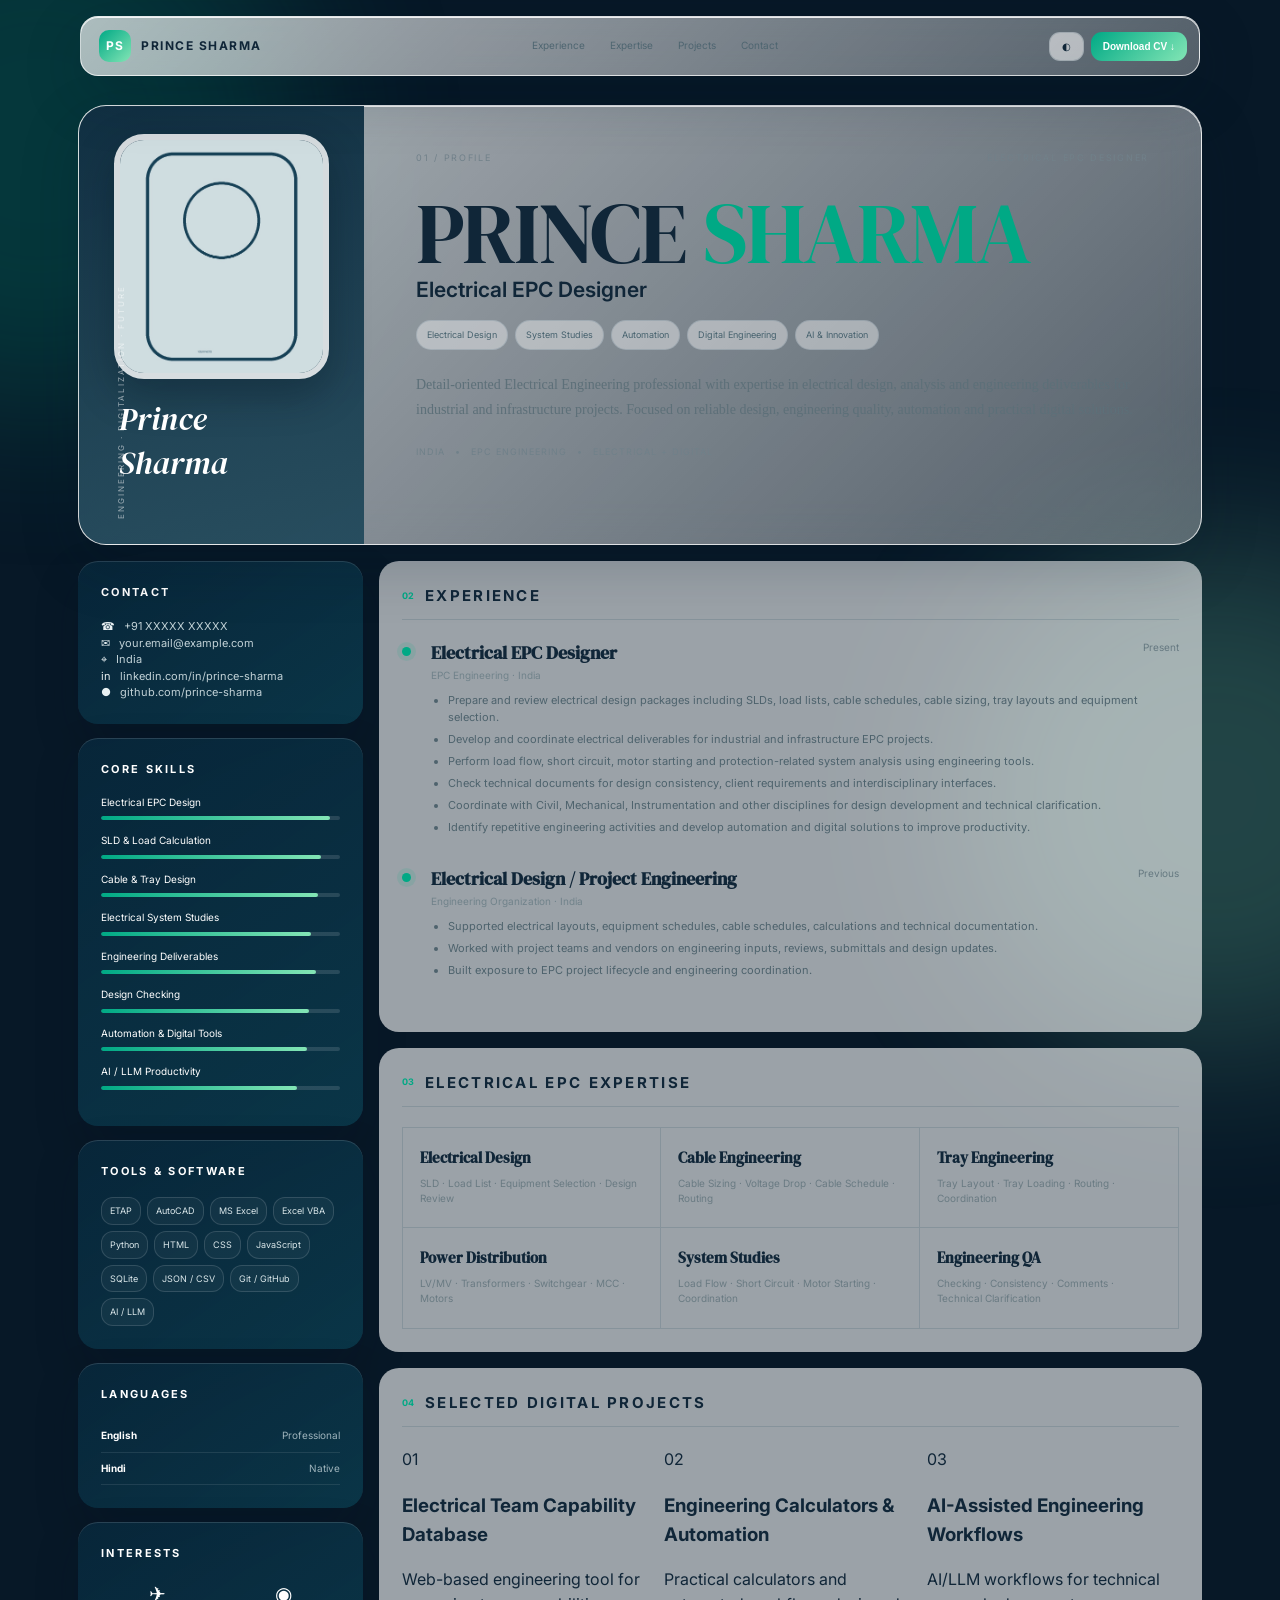
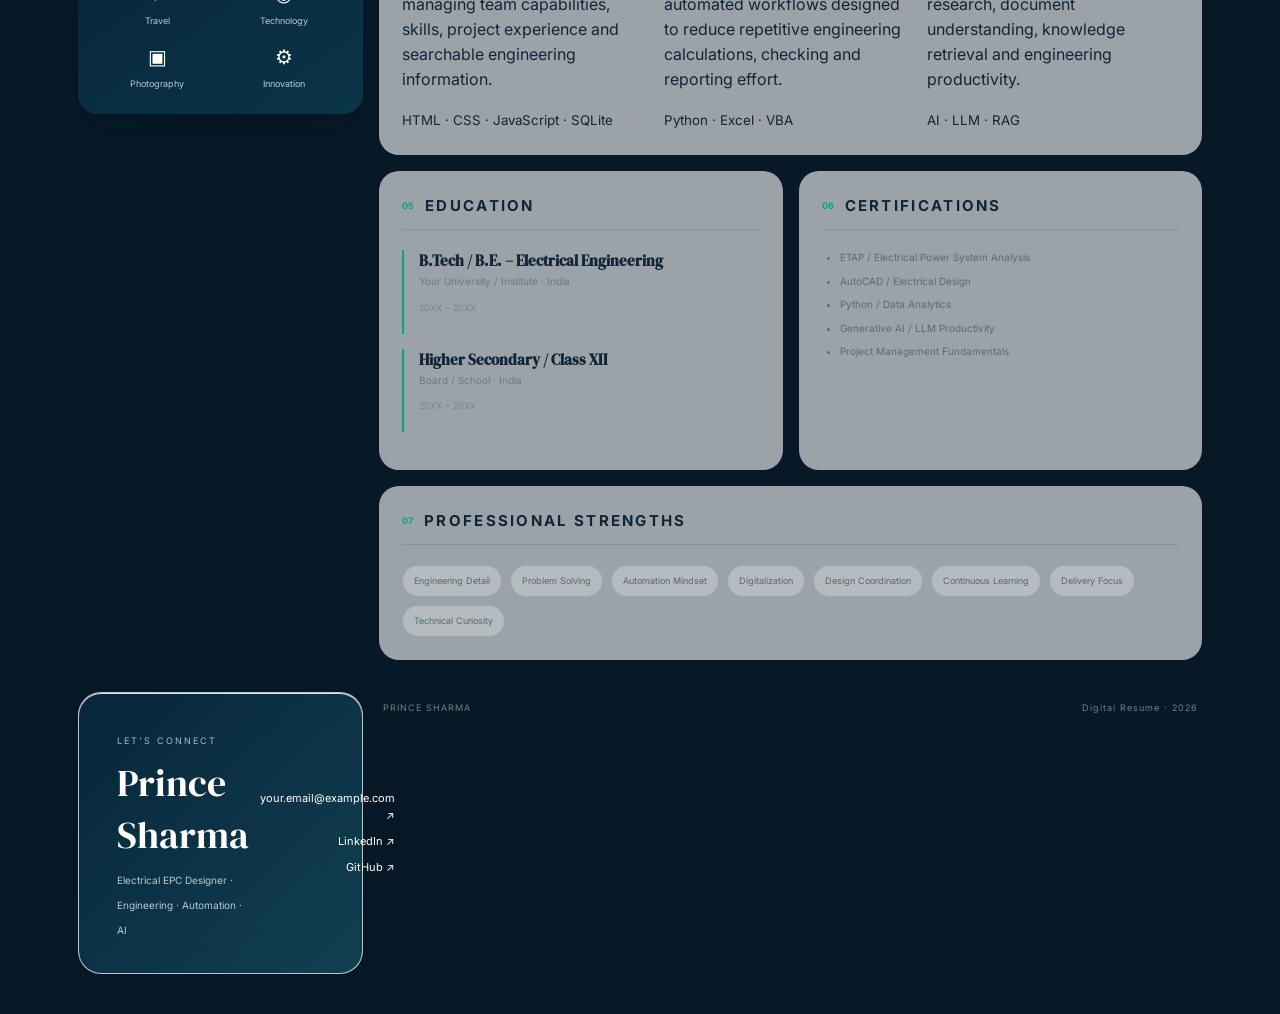
==== commit 154bcfa8: "Add files via upload" ====
--- a/index.html
+++ b/index.html
@@ -3,7 +3,7 @@
 <head>
 <meta charset="UTF-8">
 <meta name="viewport" content="width=device-width, initial-scale=1.0">
-<meta name="description" content="Prince Sharma - Electrical EPC Designer Digital Resume">
+<meta name="description" content="Prince Sharma - Electrical EPC Designer">
 <title>Prince Sharma | Electrical EPC Designer</title>
 <link rel="preconnect" href="https://fonts.googleapis.com">
 <link rel="preconnect" href="https://fonts.gstatic.com" crossorigin>
@@ -11,167 +11,137 @@
 <link rel="stylesheet" href="style.css">
 </head>
 <body>
-<div class="page">
-  <aside class="sidebar">
-    <div class="photo-frame"><img src="photo.jpg" alt="Prince Sharma"></div>
-    <div class="side-block contact">
-      <a href="tel:+91XXXXXXXXXX">☎ <span>+91 XXXXX XXXXX</span></a>
-      <a href="mailto:your.email@example.com">✉ <span>your.email@example.com</span></a>
-      <div>⌖ <span>India</span></div>
-      <a href="#">in <span>linkedin.com/in/prince-sharma</span></a>
-      <a href="#">● <span>github.com/prince-sharma</span></a>
-    </div>
+<div class="ambient ambient-1"></div><div class="ambient ambient-2"></div>
+<header class="topbar glass">
+  <a class="brand" href="#home"><span>PS</span> PRINCE SHARMA</a>
+  <nav><a href="#experience">Experience</a><a href="#expertise">Expertise</a><a href="#projects">Projects</a><a href="#contact">Contact</a></nav>
+  <div class="actions"><button id="themeBtn" aria-label="Change theme">◐</button><button id="downloadBtn">Download CV ↓</button></div>
+</header>
 
-    <div class="side-block">
-      <h2>Skills</h2>
+<main id="home" class="shell">
+<section class="hero glass">
+  <aside class="hero-side">
+    <div class="photo-wrap"><img src="photo.jpg" alt="Prince Sharma"></div>
+    <div class="signature">Prince<br>Sharma</div>
+    <p class="vertical">ENGINEERING · DIGITALIZATION · FUTURE</p>
+  </aside>
+  <div class="hero-main">
+    <div class="hero-nav"><span>01 / PROFILE</span><span>Electrical EPC Designer</span></div>
+    <h1>PRINCE <b>SHARMA</b></h1>
+    <h2>Electrical EPC Designer</h2>
+    <div class="chips"><span>Electrical Design</span><span>System Studies</span><span>Automation</span><span>Digital Engineering</span><span>AI & Innovation</span></div>
+    <p class="intro">Detail-oriented Electrical Engineering professional with expertise in electrical design, analysis and engineering deliverables for industrial and infrastructure projects. Focused on reliable design, engineering quality, automation and practical digital solutions.</p>
+    <div class="hero-meta"><span>India</span><span>•</span><span>EPC Engineering</span><span>•</span><span>Electrical + Digital</span></div>
+  </div>
+</section>
+
+<section class="dashboard-grid">
+<aside class="sidebar">
+  <div class="glass-card">
+    <div class="card-title">CONTACT</div>
+    <a href="tel:+91XXXXXXXXXX">☎ <span>+91 XXXXX XXXXX</span></a>
+    <a href="mailto:your.email@example.com">✉ <span>your.email@example.com</span></a>
+    <span>⌖ <span>India</span></span>
+    <a href="#">in <span>linkedin.com/in/prince-sharma</span></a>
+    <a href="#">● <span>github.com/prince-sharma</span></a>
+  </div>
+  <div class="glass-card">
+    <div class="card-title">CORE SKILLS</div>
+    <div class="skill"><span>Electrical EPC Design</span><i><b style="width:96%"></b></i></div>
+    <div class="skill"><span>SLD & Load Calculation</span><i><b style="width:92%"></b></i></div>
+    <div class="skill"><span>Cable & Tray Design</span><i><b style="width:91%"></b></i></div>
+    <div class="skill"><span>Electrical System Studies</span><i><b style="width:88%"></b></i></div>
+    <div class="skill"><span>Engineering Deliverables</span><i><b style="width:90%"></b></i></div>
+    <div class="skill"><span>Design Checking</span><i><b style="width:87%"></b></i></div>
+    <div class="skill"><span>Automation & Digital Tools</span><i><b style="width:86%"></b></i></div>
+    <div class="skill"><span>AI / LLM Productivity</span><i><b style="width:82%"></b></i></div>
+  </div>
+  <div class="glass-card">
+    <div class="card-title">TOOLS & SOFTWARE</div>
+    <div class="tags"><span>ETAP</span><span>AutoCAD</span><span>MS Excel</span><span>Excel VBA</span><span>Python</span><span>HTML</span><span>CSS</span><span>JavaScript</span><span>SQLite</span><span>JSON / CSV</span><span>Git / GitHub</span><span>AI / LLM</span></div>
+  </div>
+  <div class="glass-card">
+    <div class="card-title">LANGUAGES</div>
+    <div class="language"><b>English</b><span>Professional</span></div>
+    <div class="language"><b>Hindi</b><span>Native</span></div>
+  </div>
+  <div class="glass-card">
+    <div class="card-title">INTERESTS</div>
+    <div class="interest-row"><span>✈<small>Travel</small></span><span>◉<small>Technology</small></span><span>▣<small>Photography</small></span><span>⚙<small>Innovation</small></span></div>
+  </div>
+</aside>
+
+<div class="main">
+<section id="experience" class="glass-card section-card">
+  <div class="section-head"><span>02</span><h2>EXPERIENCE</h2></div>
+  <article class="job">
+    <div class="job-dot"></div><div class="job-content">
+      <div class="job-top"><h3>Electrical EPC Designer</h3><time>Present</time></div>
+      <p class="company">EPC Engineering · India</p>
       <ul>
-        <li>EPC Electrical Design</li>
-        <li>SLD & Load Calculation</li>
-        <li>Cable & Tray Design</li>
-        <li>Electrical System Studies</li>
-        <li>Power Distribution</li>
-        <li>Engineering Deliverables</li>
-        <li>Design Checking & Review</li>
-        <li>Multidisciplinary Coordination</li>
-        <li>Engineering Automation</li>
-        <li>Data Analysis</li>
-        <li>AI & Productivity Tools</li>
+        <li>Prepare and review electrical design packages including SLDs, load lists, cable schedules, cable sizing, tray layouts and equipment selection.</li>
+        <li>Develop and coordinate electrical deliverables for industrial and infrastructure EPC projects.</li>
+        <li>Perform load flow, short circuit, motor starting and protection-related system analysis using engineering tools.</li>
+        <li>Check technical documents for design consistency, client requirements and interdisciplinary interfaces.</li>
+        <li>Coordinate with Civil, Mechanical, Instrumentation and other disciplines for design development and technical clarification.</li>
+        <li>Identify repetitive engineering activities and develop automation and digital solutions to improve productivity.</li>
       </ul>
     </div>
+  </article>
+  <article class="job">
+    <div class="job-dot"></div><div class="job-content">
+      <div class="job-top"><h3>Electrical Design / Project Engineering</h3><time>Previous</time></div>
+      <p class="company">Engineering Organization · India</p>
+      <ul><li>Supported electrical layouts, equipment schedules, cable schedules, calculations and technical documentation.</li><li>Worked with project teams and vendors on engineering inputs, reviews, submittals and design updates.</li><li>Built exposure to EPC project lifecycle and engineering coordination.</li></ul>
+    </div>
+  </article>
+</section>
 
-    <div class="side-block">
-      <h2>Tools & Software</h2>
-      <ul>
-        <li>ETAP</li>
-        <li>AutoCAD</li>
-        <li>MS Excel / VBA</li>
-        <li>Python</li>
-        <li>HTML / CSS / JavaScript</li>
-        <li>SQLite / JSON / CSV</li>
-        <li>Git & GitHub</li>
-        <li>AI / LLM Tools</li>
-      </ul>
-    </div>
+<section id="expertise" class="glass-card section-card">
+  <div class="section-head"><span>03</span><h2>ELECTRICAL EPC EXPERTISE</h2></div>
+  <div class="expertise-grid">
+    <article><b>Electrical Design</b><p>SLD · Load List · Equipment Selection · Design Review</p></article>
+    <article><b>Cable Engineering</b><p>Cable Sizing · Voltage Drop · Cable Schedule · Routing</p></article>
+    <article><b>Tray Engineering</b><p>Tray Layout · Tray Loading · Routing · Coordination</p></article>
+    <article><b>Power Distribution</b><p>LV/MV · Transformers · Switchgear · MCC · Motors</p></article>
+    <article><b>System Studies</b><p>Load Flow · Short Circuit · Motor Starting · Coordination</p></article>
+    <article><b>Engineering QA</b><p>Checking · Consistency · Comments · Technical Clarification</p></article>
+  </div>
+</section>
 
-    <div class="side-block languages">
-      <h2>Languages</h2>
-      <div><b>English</b><span>Professional</span></div>
-      <div><b>Hindi</b><span>Native</span></div>
-    </div>
+<section id="projects" class="glass-card section-card">
+  <div class="section-head"><span>04</span><h2>SELECTED DIGITAL PROJECTS</h2></div>
+  <div class="projects">
+    <article><span>01</span><h3>Electrical Team Capability Database</h3><p>Web-based engineering tool for managing team capabilities, skills, project experience and searchable engineering information.</p><small>HTML · CSS · JavaScript · SQLite</small></article>
+    <article><span>02</span><h3>Engineering Calculators & Automation</h3><p>Practical calculators and automated workflows designed to reduce repetitive engineering calculations, checking and reporting effort.</p><small>Python · Excel · VBA</small></article>
+    <article><span>03</span><h3>AI-Assisted Engineering Workflows</h3><p>AI/LLM workflows for technical research, document understanding, knowledge retrieval and engineering productivity.</p><small>AI · LLM · RAG</small></article>
+  </div>
+</section>
 
-    <div class="side-block interests">
-      <h2>Interests</h2>
-      <div class="interest-grid">
-        <span>✈<small>Travel</small></span>
-        <span>◉<small>Technology</small></span>
-        <span>▣<small>Photography</small></span>
-        <span>⚙<small>Innovation</small></span>
-      </div>
-    </div>
+<section class="split">
+<section class="glass-card section-card">
+  <div class="section-head"><span>05</span><h2>EDUCATION</h2></div>
+  <div class="edu"><h3>B.Tech / B.E. – Electrical Engineering</h3><p>Your University / Institute · India</p><time>20XX – 20XX</time></div>
+  <div class="edu"><h3>Higher Secondary / Class XII</h3><p>Board / School · India</p><time>20XX – 20XX</time></div>
+</section>
+<section class="glass-card section-card">
+  <div class="section-head"><span>06</span><h2>CERTIFICATIONS</h2></div>
+  <ul class="certs"><li>ETAP / Electrical Power System Analysis</li><li>AutoCAD / Electrical Design</li><li>Python / Data Analytics</li><li>Generative AI / LLM Productivity</li><li>Project Management Fundamentals</li></ul>
+</section>
+</section>
 
-    <div class="side-quote">“Designing better<br>engineering systems<br>for a smarter tomorrow.”</div>
-  </aside>
+<section class="glass-card section-card">
+  <div class="section-head"><span>07</span><h2>PROFESSIONAL STRENGTHS</h2></div>
+  <div class="strengths"><span>Engineering Detail</span><span>Problem Solving</span><span>Automation Mindset</span><span>Digitalization</span><span>Design Coordination</span><span>Continuous Learning</span><span>Delivery Focus</span><span>Technical Curiosity</span></div>
+</section>
+</div>
+</div>
 
-  <main class="content">
-    <header class="hero">
-      <div>
-        <h1>PRINCE <span>SHARMA</span></h1>
-        <h3>Electrical EPC Designer</h3>
-        <p>Electrical Engineering · EPC Design · System Studies · Automation · AI</p>
-      </div>
-      <div class="signature">Prince Sharma</div>
-    </header>
-
-    <section class="profile">
-      <p>Detail-oriented Electrical Engineering professional focused on EPC design, electrical system analysis and engineering deliverables for industrial and infrastructure projects. Experienced in electrical design workflows, technical checking, project coordination and engineering documentation, with a strong interest in automation, digital tools and AI-assisted productivity.</p>
-    </section>
-
-    <section>
-      <div class="section-title"><span>01</span><h2>Experience</h2></div>
-
-      <article class="job">
-        <div class="job-head"><h3>Electrical EPC Designer</h3><time>Present</time></div>
-        <p class="company">EPC Engineering · India</p>
-        <ul>
-          <li>Prepare and review electrical design packages including SLDs, load lists, cable schedules, cable sizing, tray layouts and equipment selection.</li>
-          <li>Develop and coordinate electrical deliverables for industrial and infrastructure EPC projects.</li>
-          <li>Perform electrical system studies such as load flow, short circuit, motor starting and protection-related analysis using appropriate engineering tools.</li>
-          <li>Check engineering documents for design consistency, technical accuracy, client requirements and interdisciplinary interfaces.</li>
-          <li>Coordinate with Civil, Mechanical, Instrumentation and other disciplines for design development, comments and technical clarifications.</li>
-          <li>Identify repetitive engineering activities and develop automation/digital solutions to improve productivity and quality.</li>
-        </ul>
-      </article>
-
-      <article class="job">
-        <div class="job-head"><h3>Electrical Design / Project Engineering</h3><time>Previous</time></div>
-        <p class="company">Engineering Organization · India</p>
-        <ul>
-          <li>Supported electrical layouts, equipment schedules, cable schedules, calculations and technical documentation.</li>
-          <li>Worked with project teams and vendors on engineering inputs, reviews, submittals and design updates.</li>
-          <li>Gained exposure to EPC project lifecycle, from engineering and procurement interfaces through project execution.</li>
-        </ul>
-      </article>
-    </section>
-
-    <section>
-      <div class="section-title"><span>02</span><h2>Electrical EPC Expertise</h2></div>
-      <div class="expertise">
-        <div><b>Electrical Design</b><span>SLD · Load List · Equipment Selection · Design Review</span></div>
-        <div><b>Cable Engineering</b><span>Cable Sizing · Voltage Drop · Cable Schedule · Routing</span></div>
-        <div><b>Tray Engineering</b><span>Tray Layout · Tray Loading · Routing · Coordination</span></div>
-        <div><b>Power Systems</b><span>LV/MV Distribution · Transformers · Switchgear · MCC</span></div>
-        <div><b>System Studies</b><span>Load Flow · Short Circuit · Motor Starting · Coordination</span></div>
-        <div><b>Engineering QA</b><span>Checking · Consistency · Comments · Technical Clarification</span></div>
-      </div>
-    </section>
-
-    <section>
-      <div class="section-title"><span>03</span><h2>Education</h2></div>
-      <div class="education">
-        <div><h3>B.Tech / B.E. – Electrical Engineering</h3><p>Your University / Institute · India</p><time>20XX – 20XX</time></div>
-        <div><h3>Higher Secondary / Class XII</h3><p>Board / School · India</p><time>20XX – 20XX</time></div>
-      </div>
-    </section>
-
-    <section>
-      <div class="section-title"><span>04</span><h2>Certifications & Training</h2></div>
-      <ul class="certs">
-        <li>ETAP / Electrical Power System Analysis</li>
-        <li>AutoCAD / Electrical Design Training</li>
-        <li>Python / Data Analytics</li>
-        <li>Generative AI / LLM Productivity</li>
-        <li>Project Management Fundamentals</li>
-      </ul>
-      <p class="placeholder-note">Replace these with your actual certifications and issuing organizations.</p>
-    </section>
-
-    <section>
-      <div class="section-title"><span>05</span><h2>Digital Engineering Projects</h2></div>
-      <article class="project">
-        <div><h3>Electrical Team Capability Database</h3><span>HTML / CSS / JavaScript / SQLite</span></div>
-        <p>Web-based tool for organizing electrical team capabilities, skills, project experience and searchable engineering information.</p>
-      </article>
-      <article class="project">
-        <div><h3>Engineering Calculators & Automation</h3><span>Python / Excel VBA</span></div>
-        <p>Practical engineering tools and automated workflows designed to reduce repetitive calculations, checking and reporting effort.</p>
-      </article>
-      <article class="project">
-        <div><h3>AI-Assisted Engineering Workflows</h3><span>AI / LLM / RAG</span></div>
-        <p>Exploration of AI-assisted technical research, document understanding, knowledge retrieval and engineering productivity workflows.</p>
-      </article>
-    </section>
-
-    <section>
-      <div class="section-title"><span>06</span><h2>Professional Strengths</h2></div>
-      <div class="strengths"><span>Engineering Detail</span><span>Problem Solving</span><span>Automation Mindset</span><span>Digitalization</span><span>Coordination</span><span>Continuous Learning</span></div>
-    </section>
-
-    <footer id="contact">
-      <div><b>PRINCE SHARMA</b><span>Electrical EPC Designer</span></div>
-      <div><a href="mailto:your.email@example.com">your.email@example.com</a><span>India · LinkedIn · GitHub</span></div>
-    </footer>
-  </main>
-</div>
+<section id="contact" class="contact glass">
+  <div><p>LET'S CONNECT</p><h2>Prince Sharma</h2><span>Electrical EPC Designer · Engineering · Automation · AI</span></div>
+  <div class="contact-links"><a href="mailto:your.email@example.com">your.email@example.com ↗</a><a href="#">LinkedIn ↗</a><a href="#">GitHub ↗</a></div>
+</section>
+<footer><span>PRINCE SHARMA</span><span>Digital Resume · <span id="year"></span></span></footer>
+</main>
 <script src="script.js"></script>
-</body>
-</html>+</body></html>
--- a/style.css
+++ b/style.css
@@ -1 +1 @@
-*{box-sizing:border-box}body{margin:0;background:#dfe5e5;color:#182b36;font-family:Georgia,"Times New Roman",serif}.page{width:min(1180px,100%);margin:25px auto;background:#fff;display:grid;grid-template-columns:330px 1fr;box-shadow:0 18px 50px #53616a33;min-height:1500px}.sidebar{background:#193344;color:#fff;padding:48px 34px 35px;position:relative}.photo-frame{width:245px;height:275px;margin:0 auto 38px;border:7px solid #fff;border-radius:30px;overflow:hidden;background:#dce4e0;box-shadow:0 8px 25px #0004}.photo-frame img{width:100%;height:100%;object-fit:cover}.side-block{border-bottom:1px solid #ffffff44;padding:0 0 27px;margin-bottom:27px}.side-block h2{font-size:22px;text-transform:uppercase;letter-spacing:4px;margin:0 0 19px}.contact{display:grid;gap:13px}.contact a,.contact div{color:#fff;text-decoration:none;display:flex;gap:12px;align-items:flex-start;font-size:14px}.contact span{font-size:12px;line-height:1.5;overflow-wrap:anywhere}.side-block ul{list-style:none;padding:0;margin:0;display:grid;gap:8px}.side-block li{font-size:13px;line-height:1.45}.languages>div{display:grid;grid-template-columns:1fr auto;gap:8px;margin:11px 0;font-size:13px}.languages span{color:#9fb1b8;font-size:11px}.interest-grid{display:grid;grid-template-columns:1fr 1fr;gap:18px}.interest-grid span{font-size:23px;text-align:center}.interest-grid small{display:block;font-size:10px;margin-top:6px;color:#b9c7cb}.side-quote{text-align:center;font-style:italic;color:#d7e0e2;font-size:14px;line-height:1.65;margin-top:25px}.content{padding:52px 58px 45px}.hero{display:flex;justify-content:space-between;gap:25px;align-items:flex-start;border-bottom:1px solid #bfc9c9;padding-bottom:25px}.hero h1{font-size:44px;letter-spacing:1px;margin:0;color:#102b3c}.hero h1 span{color:#2775ae}.hero h3{font-size:23px;margin:8px 0 8px}.hero p{font-family:Arial,sans-serif;font-size:11px;color:#65757b;letter-spacing:.4px;margin:0}.signature{font-family:"Brush Script MT",cursive;font-size:27px;color:#1f5f8b;white-space:nowrap;transform:rotate(-5deg);margin-top:8px}.profile{font-size:14px;line-height:1.7;margin:22px 0 28px}.profile p{margin:0}.section-title{display:flex;align-items:center;gap:15px;border-top:1px solid #c3cccc;padding-top:16px;margin-top:30px;margin-bottom:20px}.section-title span{font:700 11px Arial;color:#2b78af}.section-title h2{font-size:24px;letter-spacing:3px;text-transform:uppercase;margin:0}.job{margin-bottom:27px}.job-head{display:flex;justify-content:space-between;gap:15px}.job h3,.education h3,.project h3{font-size:18px;margin:0}.job time,.education time{font-size:12px;color:#566c76;white-space:nowrap}.company{color:#697a80;font-size:12px;margin:4px 0 9px}.job ul{margin:0;padding-left:18px}.job li{font-size:12px;line-height:1.48;margin-bottom:5px}.expertise{display:grid;grid-template-columns:1fr 1fr;border:1px solid #ccd5d4}.expertise div{padding:15px;border-right:1px solid #ccd5d4;border-bottom:1px solid #ccd5d4;min-height:80px}.expertise div:nth-child(even){border-right:0}.expertise div:nth-last-child(-n+2){border-bottom:0}.expertise b{display:block;font-size:14px}.expertise span{display:block;color:#6a7b80;font:11px/1.5 Arial;margin-top:5px}.education{display:grid;gap:17px}.education>div{display:grid;grid-template-columns:1fr auto;gap:4px}.education h3{grid-column:1}.education p{grid-column:1;color:#687a80;font:12px Arial;margin:0}.education time{grid-column:2;grid-row:1/3}.certs{margin:0;padding-left:18px}.certs li{font-size:12px;line-height:1.65}.placeholder-note{font:10px Arial;color:#9a6e45}.project{border-bottom:1px solid #d5dada;padding:13px 0}.project>div{display:flex;justify-content:space-between;gap:15px}.project h3{font-size:15px}.project span{font:10px Arial;color:#477899;white-space:nowrap}.project p{font-size:12px;margin:6px 0 0;color:#64747a}.strengths{display:flex;flex-wrap:wrap;gap:8px}.strengths span{font:10px Arial;padding:8px 11px;border:1px solid #bdccce;border-radius:20px;color:#416875}footer{margin-top:35px;background:#193344;color:#fff;padding:20px;display:flex;justify-content:space-between;font:11px Arial}footer div{display:grid;gap:4px}footer a{color:#fff;text-decoration:none}.dark-mode{background:#111}.dark-mode .page{background:#172125}.dark-mode .content{color:#e9eeee}.dark-mode .content .profile,.dark-mode .content .job li,.dark-mode .content .project p{color:#c5d0d2}@media(max-width:850px){.page{grid-template-columns:1fr;margin:0}.sidebar{padding:35px 28px}.content{padding:35px 28px}.photo-frame{width:210px;height:240px}.hero{display:block}.signature{margin-top:20px}.section-content{margin-left:0}}@media(max-width:560px){.expertise{grid-template-columns:1fr}.expertise div:nth-child(even){border-right:1px solid #ccd5d4}.expertise div:last-child{border-bottom:0}.education>div{display:block}.education time{display:block;margin-top:4px}.project>div{display:block}.project span{display:block;margin-top:5px}.stats{grid-template-columns:1fr 1fr}.content{padding:30px 20px}.hero h1{font-size:36px}.section-title h2{font-size:20px}footer{display:grid;gap:12px}}@media print{body{background:#fff}.page{width:100%;margin:0;box-shadow:none}.theme-toggle,.print-toggle{display:none}.sidebar{break-inside:avoid}.content{padding:30px}.job,.project{break-inside:avoid}}+*{box-sizing:border-box}html{scroll-behavior:smooth}body{margin:0;min-height:100vh;background:#071827;color:#102638;font-family:Inter,Arial,sans-serif;line-height:1.55;transition:background .5s}.ambient{position:fixed;border-radius:50%;filter:blur(85px);opacity:.22;pointer-events:none;z-index:-1}.ambient-1{width:42vw;height:42vw;left:-18vw;top:-10vw;background:var(--accent)}.ambient-2{width:40vw;height:40vw;right:-15vw;bottom:-12vw;background:var(--accent2)}:root{--accent:#1597ff;--accent2:#55e0c1;--navy:#08253a;--ink:#102638;--muted:#61747e;--line:rgba(26,68,91,.16);--glass:rgba(255,255,255,.67);--glass2:rgba(255,255,255,.45)}body.theme-cyan{--accent:#1597ff;--accent2:#55e0c1}body.theme-violet{--accent:#7658ff;--accent2:#37cfff}body.theme-emerald{--accent:#00a985;--accent2:#83e5b5}body.theme-coral{--accent:#e56b55;--accent2:#f0b45f}body.theme-indigo{--accent:#4268d9;--accent2:#69c7ff}body.theme-teal{--accent:#168d99;--accent2:#63d9c7}.glass{background:linear-gradient(135deg,var(--glass),rgba(255,255,255,.31));border:1px solid rgba(255,255,255,.72);box-shadow:0 20px 60px rgba(2,25,39,.20),inset 0 1px rgba(255,255,255,.85);backdrop-filter:blur(22px);-webkit-backdrop-filter:blur(22px)}.topbar{position:fixed;z-index:50;top:16px;left:50%;transform:translateX(-50%);width:min(1120px,calc(100% - 28px));height:60px;border-radius:18px;padding:0 12px 0 18px;display:flex;align-items:center;justify-content:space-between}.brand{text-decoration:none;color:var(--ink);font-size:12px;font-weight:700;letter-spacing:1.5px;display:flex;gap:10px;align-items:center}.brand span{display:grid;place-items:center;width:32px;height:32px;border-radius:10px;background:linear-gradient(135deg,var(--accent),var(--accent2));color:white}.topbar nav{display:flex;gap:25px}.topbar nav a{font-size:10px;text-decoration:none;color:#4f6671}.actions{display:flex;gap:7px}.actions button{border:1px solid rgba(30,65,82,.15);background:rgba(255,255,255,.55);border-radius:11px;padding:8px 12px;color:var(--ink);font-size:10px;cursor:pointer}.actions #downloadBtn{background:linear-gradient(135deg,var(--accent),var(--accent2));color:white;border:0;font-weight:600}.shell{max-width:1160px;margin:auto;padding:105px 18px 40px}.hero{display:grid;grid-template-columns:285px 1fr;min-height:440px;border-radius:28px;overflow:hidden}.hero-side{background:linear-gradient(160deg,rgba(7,39,59,.94),rgba(14,60,80,.78));padding:28px;position:relative;color:white}.photo-wrap{width:215px;height:245px;margin:0 auto;border-radius:30px;overflow:hidden;border:6px solid rgba(255,255,255,.82);box-shadow:0 15px 40px #00131f55}.photo-wrap img{width:100%;height:100%;object-fit:cover}.signature{font:32px "DM Serif Display",serif;font-style:italic;margin:18px 12px 0}.vertical{position:absolute;bottom:25px;left:28px;writing-mode:vertical-rl;transform:rotate(180deg);font-size:8px;letter-spacing:2px;opacity:.55}.hero-main{padding:45px 52px}.hero-nav{display:flex;justify-content:space-between;font-size:9px;letter-spacing:1.7px;color:#71818a;text-transform:uppercase}.hero h1{font:400 clamp(52px,7vw,86px)/.9 "DM Serif Display",serif;margin:30px 0 5px;letter-spacing:-2px;color:#102638}.hero h1 b{color:var(--accent);font-weight:400}.hero h2{font:600 21px Inter;margin:0 0 18px}.chips{display:flex;flex-wrap:wrap;gap:7px}.chips span{font-size:9px;padding:7px 10px;border-radius:20px;border:1px solid rgba(36,81,104,.14);background:rgba(255,255,255,.4);color:#47626e}.intro{font:14px/1.8 Georgia,serif;color:#5d7079;max-width:730px;margin:22px 0}.hero-meta{display:flex;gap:10px;font-size:9px;letter-spacing:1px;color:#70818a;text-transform:uppercase}.dashboard-grid{display:grid;grid-template-columns:285px 1fr;gap:16px;margin-top:16px}.sidebar{display:grid;align-content:start;gap:14px}.glass-card{border-radius:20px;padding:23px}.sidebar .glass-card{background:linear-gradient(145deg,rgba(8,39,59,.92),rgba(12,65,84,.72));border-color:rgba(255,255,255,.16);color:#fff;box-shadow:0 18px 45px #00142133,inset 0 1px #ffffff22}.card-title{font-size:11px;letter-spacing:2.3px;font-weight:700;margin-bottom:17px}.contact{display:grid;gap:11px}.sidebar a,.sidebar>div>span{color:#e8f0f2;text-decoration:none;font-size:11px;display:flex;gap:9px;line-height:1.5}.sidebar a span,.sidebar>div>span span{color:#c2d2d7}.skill{margin:13px 0}.skill>span{display:block;font-size:10px;margin-bottom:6px}.skill i{display:block;height:4px;background:#ffffff20;border-radius:10px;overflow:hidden}.skill b{display:block;height:100%;border-radius:10px;background:linear-gradient(90deg,var(--accent),var(--accent2))}.tags{display:flex;flex-wrap:wrap;gap:6px}.tags span{font-size:9px;border:1px solid #ffffff22;padding:6px 8px;border-radius:12px;color:#dce8eb;background:#ffffff0a}.language{display:flex;justify-content:space-between;border-bottom:1px solid #ffffff18;padding:8px 0;font-size:10px}.language span{color:#9fb4bc}.interest-row{display:grid;grid-template-columns:1fr 1fr;gap:14px;text-align:center}.interest-row span{font-size:20px}.interest-row small{display:block;font-size:9px;color:#b8c9ce;margin-top:4px}.main{display:grid;gap:16px}.section-card{background:rgba(255,255,255,.60)}.section-head{display:flex;align-items:center;gap:11px;margin-bottom:20px;border-bottom:1px solid var(--line);padding-bottom:12px}.section-head>span{font-size:9px;color:var(--accent);font-weight:700}.section-head h2{font-size:15px;letter-spacing:2.3px;margin:0}.job{display:grid;grid-template-columns:15px 1fr;gap:14px;margin-bottom:25px}.job-dot{width:9px;height:9px;background:var(--accent);border-radius:50%;margin-top:7px;box-shadow:0 0 0 5px color-mix(in srgb,var(--accent) 12%,transparent)}.job-top{display:flex;justify-content:space-between;gap:12px}.job h3{font:600 18px "DM Serif Display";margin:0}.job time{font-size:10px;color:#667981}.company{font-size:10px;color:#71838b;margin:3px 0 8px}.job ul{margin:0;padding-left:17px}.job li{font-size:11px;color:#4e636d;margin-bottom:5px}.expertise-grid{display:grid;grid-template-columns:repeat(3,1fr);border:1px solid var(--line)}.expertise-grid article{padding:17px;border-right:1px solid var(--line);border-bottom:1px solid var(--line);min-height:100px}.expertise-grid article:nth-child(3n){border-right:0}.expertise-grid article:nth-last-child(-n+3){border-bottom:0}.expertise-grid b{font:600 15px "DM Serif Display"}.expertise-grid p{font-size:10px;color:#6a7b83;margin:6px 0 0}.projects{display:grid;grid-template-columns:repeat(3,1fr);gap:10px}.project{padding:19px;background:rgba(255,255,255,.44);border:1px solid var(--line);border-radius:14px;min-height:225px}.project>span{font-size:9px;color:var(--accent);letter-spacing:1.5px}.project h3{font:600 17px/1.25 "DM Serif Display";margin:20px 0 9px}.project p{font-size:10px;color:#63767e;line-height:1.7}.project small{font-size:8px;color:#4d7182}.split{display:grid;grid-template-columns:1fr 1fr;gap:16px}.edu{border-left:2px solid var(--accent);padding:0 0 16px 15px;margin-bottom:15px}.edu h3{font:600 15px "DM Serif Display";margin:0}.edu p{font-size:10px;color:#6c7b81;margin:3px 0}.edu time{font-size:9px;color:#76878e}.certs{padding-left:18px;margin:0}.certs li{font-size:10px;color:#586d76;margin:8px 0}.strengths{display:flex;flex-wrap:wrap;gap:8px}.strengths span{font-size:9px;padding:8px 11px;border-radius:20px;border:1px solid var(--line);background:#ffffff45;color:#536b75}.contact{margin-top:16px;padding:32px 38px;display:grid;grid-template-columns:1fr 1fr;border-radius:23px;background:linear-gradient(135deg,rgba(8,39,59,.92),rgba(20,75,92,.80));color:white}.contact p{font-size:9px;letter-spacing:2px;color:#9fc1ca}.contact h2{font:400 38px "DM Serif Display";margin:5px 0}.contact span{font-size:10px;color:#b8cbd0}.contact-links{display:grid;align-content:center;gap:9px}.contact-links a{color:#fff;text-decoration:none;font-size:11px;text-align:right}footer{display:flex;justify-content:space-between;padding:25px 4px 10px;font-size:9px;letter-spacing:1px;color:#6f8188}@media(max-width:900px){.topbar nav{display:none}.hero,.dashboard-grid{grid-template-columns:1fr}.hero-side{padding:28px}.photo-wrap{width:220px}.vertical{display:none}.hero-main{padding:35px}.projects,.expertise-grid{grid-template-columns:1fr 1fr}.split{grid-template-columns:1fr}.contact{grid-template-columns:1fr;gap:20px}}@media(max-width:560px){.shell{padding:90px 10px 25px}.hero{border-radius:20px}.hero-main{padding:28px 22px}.hero h1{font-size:54px}.projects,.expertise-grid{grid-template-columns:1fr}.job-top{display:block}.job time{display:block;margin-top:4px}.contact{padding:27px 23px}.contact-links a{text-align:left}.print-toggle{display:none}}@media print{body{background:#fff!important;color:#111!important}.ambient,.topbar,.theme-toggle,.print-toggle{display:none!important}.shell{max-width:none;padding:0}.page,.hero,.glass,.glass-card,.contact{box-shadow:none!important;backdrop-filter:none!important}.hero,.dashboard-grid{display:block}.hero{border:0;padding:0 0 15px}.hero-side{display:none}.hero-main{padding:0}.hero h1{font-size:34px}.hero h2{font-size:17px}.intro{font-size:11px;color:#333}.chips{display:none}.dashboard-grid{margin:0}.sidebar{display:block;float:left;width:28%;padding-right:18px}.sidebar .glass-card{background:#f4f4f4;color:#111;border:0;border-bottom:1px solid #bbb;border-radius:0;padding:10px 0;margin-bottom:10px;box-shadow:none}.sidebar a,.sidebar>div>span{color:#111}.sidebar a span,.sidebar>div>span span,.sidebar .skill>span,.sidebar .card-title{color:#333}.sidebar .skill i{background:#ddd}.sidebar .skill b{background:#555}.main{margin-left:31%;display:block}.section-card{border:0;border-radius:0;padding:10px 0;margin-bottom:12px;background:#fff}.section-head{border-bottom:1px solid #888}.section-head h2{font-size:13px}.job li,.expertise-grid p,.project p,.certs li,.edu p{color:#222;font-size:9px}.expertise-grid,.projects{grid-template-columns:1fr 1fr}.expertise-grid{border-color:#aaa}.expertise-grid article{border-color:#aaa}.project{background:#fff;border-color:#aaa}.split{display:block}.contact{margin:15px 0;padding:15px;background:#fff;color:#111;border-top:1px solid #888;border-bottom:1px solid #888}.contact h2{font-size:28px}.contact span,.contact p,.contact-links a{color:#222}.strengths span{color:#222;border-color:#aaa;background:#fff}footer{color:#333;border-top:1px solid #aaa}.photo-wrap{display:none}}
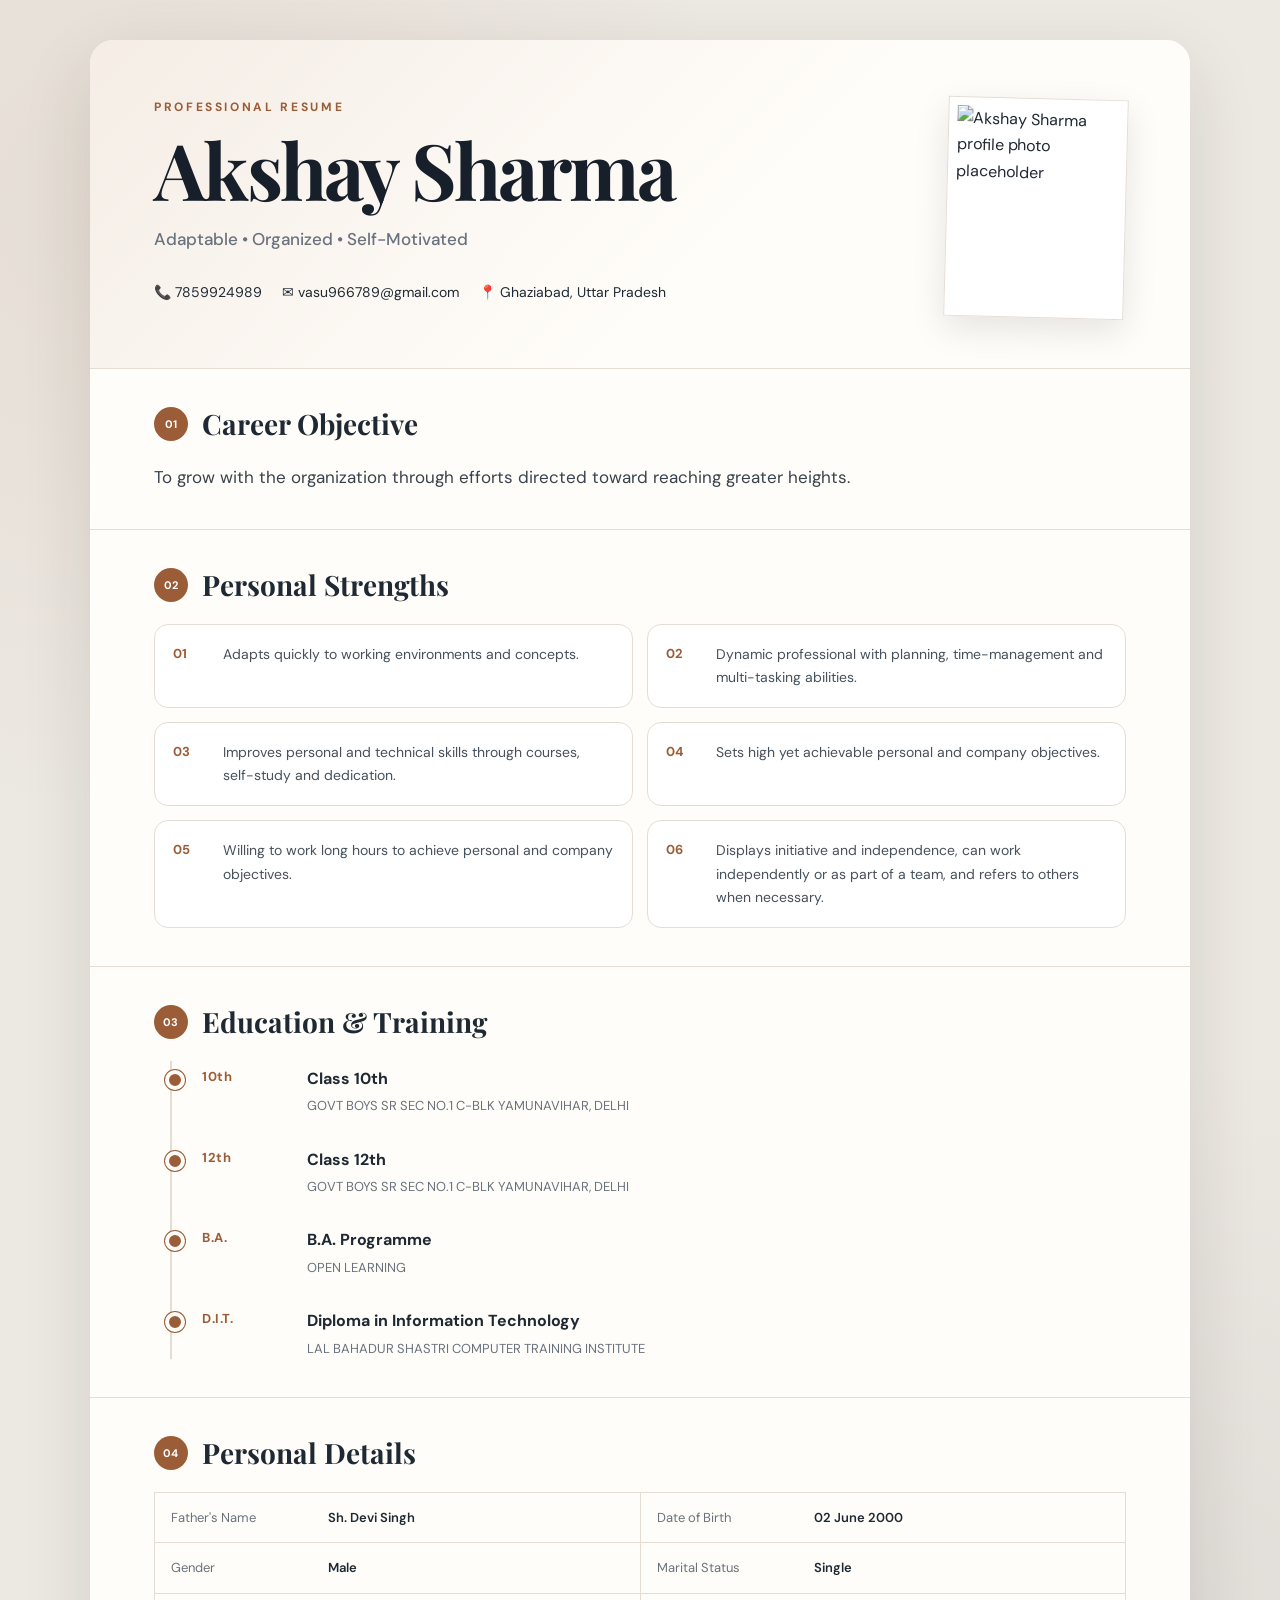
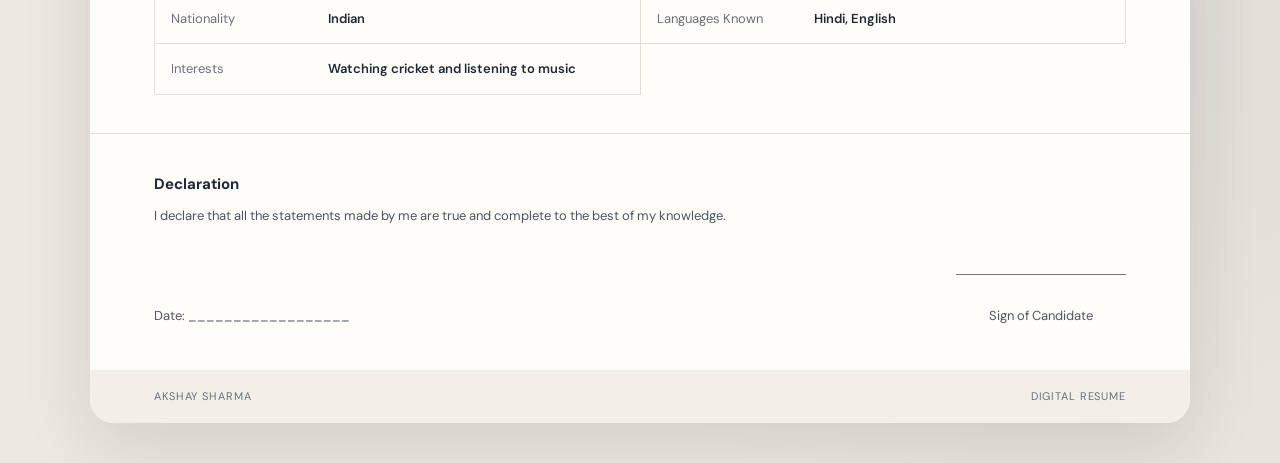
==== commit 9a95bb17: "Add files via upload" ====
--- a/index.html
+++ b/index.html
@@ -1,147 +1,128 @@
 <!DOCTYPE html>
 <html lang="en">
 <head>
-<meta charset="UTF-8">
-<meta name="viewport" content="width=device-width, initial-scale=1.0">
-<meta name="description" content="Prince Sharma - Electrical EPC Designer">
-<title>Prince Sharma | Electrical EPC Designer</title>
-<link rel="preconnect" href="https://fonts.googleapis.com">
-<link rel="preconnect" href="https://fonts.gstatic.com" crossorigin>
-<link href="https://fonts.googleapis.com/css2?family=DM+Serif+Display&family=Inter:wght@400;500;600;700&display=swap" rel="stylesheet">
-<link rel="stylesheet" href="style.css">
+  <meta charset="UTF-8">
+  <meta name="viewport" content="width=device-width, initial-scale=1.0">
+  <meta name="description" content="Digital resume of Akshay Sharma">
+  <title>Akshay Sharma | Resume</title>
+  <link rel="stylesheet" href="Style.css">
 </head>
 <body>
-<div class="ambient ambient-1"></div><div class="ambient ambient-2"></div>
-<header class="topbar glass">
-  <a class="brand" href="#home"><span>PS</span> PRINCE SHARMA</a>
-  <nav><a href="#experience">Experience</a><a href="#expertise">Expertise</a><a href="#projects">Projects</a><a href="#contact">Contact</a></nav>
-  <div class="actions"><button id="themeBtn" aria-label="Change theme">◐</button><button id="downloadBtn">Download CV ↓</button></div>
-</header>
+  <main class="resume">
+    <header class="hero">
+      <div class="hero-copy">
+        <p class="eyebrow">PROFESSIONAL RESUME</p>
+        <h1>Akshay Sharma</h1>
+        <p class="role">Adaptable • Organized • Self-Motivated</p>
 
-<main id="home" class="shell">
-<section class="hero glass">
-  <aside class="hero-side">
-    <div class="photo-wrap"><img src="photo.jpg" alt="Prince Sharma"></div>
-    <div class="signature">Prince<br>Sharma</div>
-    <p class="vertical">ENGINEERING · DIGITALIZATION · FUTURE</p>
-  </aside>
-  <div class="hero-main">
-    <div class="hero-nav"><span>01 / PROFILE</span><span>Electrical EPC Designer</span></div>
-    <h1>PRINCE <b>SHARMA</b></h1>
-    <h2>Electrical EPC Designer</h2>
-    <div class="chips"><span>Electrical Design</span><span>System Studies</span><span>Automation</span><span>Digital Engineering</span><span>AI & Innovation</span></div>
-    <p class="intro">Detail-oriented Electrical Engineering professional with expertise in electrical design, analysis and engineering deliverables for industrial and infrastructure projects. Focused on reliable design, engineering quality, automation and practical digital solutions.</p>
-    <div class="hero-meta"><span>India</span><span>•</span><span>EPC Engineering</span><span>•</span><span>Electrical + Digital</span></div>
-  </div>
-</section>
+        <div class="contact-grid">
+          <a href="tel:7859924989">📞 7859924989</a>
+          <a href="mailto:vasu966789@gmail.com">✉ vasu966789@gmail.com</a>
+          <span>📍 Ghaziabad, Uttar Pradesh</span>
+        </div>
+      </div>
 
-<section class="dashboard-grid">
-<aside class="sidebar">
-  <div class="glass-card">
-    <div class="card-title">CONTACT</div>
-    <a href="tel:+91XXXXXXXXXX">☎ <span>+91 XXXXX XXXXX</span></a>
-    <a href="mailto:your.email@example.com">✉ <span>your.email@example.com</span></a>
-    <span>⌖ <span>India</span></span>
-    <a href="#">in <span>linkedin.com/in/prince-sharma</span></a>
-    <a href="#">● <span>github.com/prince-sharma</span></a>
-  </div>
-  <div class="glass-card">
-    <div class="card-title">CORE SKILLS</div>
-    <div class="skill"><span>Electrical EPC Design</span><i><b style="width:96%"></b></i></div>
-    <div class="skill"><span>SLD & Load Calculation</span><i><b style="width:92%"></b></i></div>
-    <div class="skill"><span>Cable & Tray Design</span><i><b style="width:91%"></b></i></div>
-    <div class="skill"><span>Electrical System Studies</span><i><b style="width:88%"></b></i></div>
-    <div class="skill"><span>Engineering Deliverables</span><i><b style="width:90%"></b></i></div>
-    <div class="skill"><span>Design Checking</span><i><b style="width:87%"></b></i></div>
-    <div class="skill"><span>Automation & Digital Tools</span><i><b style="width:86%"></b></i></div>
-    <div class="skill"><span>AI / LLM Productivity</span><i><b style="width:82%"></b></i></div>
-  </div>
-  <div class="glass-card">
-    <div class="card-title">TOOLS & SOFTWARE</div>
-    <div class="tags"><span>ETAP</span><span>AutoCAD</span><span>MS Excel</span><span>Excel VBA</span><span>Python</span><span>HTML</span><span>CSS</span><span>JavaScript</span><span>SQLite</span><span>JSON / CSV</span><span>Git / GitHub</span><span>AI / LLM</span></div>
-  </div>
-  <div class="glass-card">
-    <div class="card-title">LANGUAGES</div>
-    <div class="language"><b>English</b><span>Professional</span></div>
-    <div class="language"><b>Hindi</b><span>Native</span></div>
-  </div>
-  <div class="glass-card">
-    <div class="card-title">INTERESTS</div>
-    <div class="interest-row"><span>✈<small>Travel</small></span><span>◉<small>Technology</small></span><span>▣<small>Photography</small></span><span>⚙<small>Innovation</small></span></div>
-  </div>
-</aside>
+      <div class="photo-frame">
+        <img src="Photo.jpg" alt="Akshay Sharma profile photo placeholder">
+      </div>
+    </header>
 
-<div class="main">
-<section id="experience" class="glass-card section-card">
-  <div class="section-head"><span>02</span><h2>EXPERIENCE</h2></div>
-  <article class="job">
-    <div class="job-dot"></div><div class="job-content">
-      <div class="job-top"><h3>Electrical EPC Designer</h3><time>Present</time></div>
-      <p class="company">EPC Engineering · India</p>
-      <ul>
-        <li>Prepare and review electrical design packages including SLDs, load lists, cable schedules, cable sizing, tray layouts and equipment selection.</li>
-        <li>Develop and coordinate electrical deliverables for industrial and infrastructure EPC projects.</li>
-        <li>Perform load flow, short circuit, motor starting and protection-related system analysis using engineering tools.</li>
-        <li>Check technical documents for design consistency, client requirements and interdisciplinary interfaces.</li>
-        <li>Coordinate with Civil, Mechanical, Instrumentation and other disciplines for design development and technical clarification.</li>
-        <li>Identify repetitive engineering activities and develop automation and digital solutions to improve productivity.</li>
-      </ul>
-    </div>
-  </article>
-  <article class="job">
-    <div class="job-dot"></div><div class="job-content">
-      <div class="job-top"><h3>Electrical Design / Project Engineering</h3><time>Previous</time></div>
-      <p class="company">Engineering Organization · India</p>
-      <ul><li>Supported electrical layouts, equipment schedules, cable schedules, calculations and technical documentation.</li><li>Worked with project teams and vendors on engineering inputs, reviews, submittals and design updates.</li><li>Built exposure to EPC project lifecycle and engineering coordination.</li></ul>
-    </div>
-  </article>
-</section>
+    <section class="section objective">
+      <div class="section-heading">
+        <span class="number">01</span>
+        <h2>Career Objective</h2>
+      </div>
+      <p>To grow with the organization through efforts directed toward reaching greater heights.</p>
+    </section>
 
-<section id="expertise" class="glass-card section-card">
-  <div class="section-head"><span>03</span><h2>ELECTRICAL EPC EXPERTISE</h2></div>
-  <div class="expertise-grid">
-    <article><b>Electrical Design</b><p>SLD · Load List · Equipment Selection · Design Review</p></article>
-    <article><b>Cable Engineering</b><p>Cable Sizing · Voltage Drop · Cable Schedule · Routing</p></article>
-    <article><b>Tray Engineering</b><p>Tray Layout · Tray Loading · Routing · Coordination</p></article>
-    <article><b>Power Distribution</b><p>LV/MV · Transformers · Switchgear · MCC · Motors</p></article>
-    <article><b>System Studies</b><p>Load Flow · Short Circuit · Motor Starting · Coordination</p></article>
-    <article><b>Engineering QA</b><p>Checking · Consistency · Comments · Technical Clarification</p></article>
-  </div>
-</section>
+    <section class="section">
+      <div class="section-heading">
+        <span class="number">02</span>
+        <h2>Personal Strengths</h2>
+      </div>
+      <div class="strengths">
+        <article><span>01</span><p>Adapts quickly to working environments and concepts.</p></article>
+        <article><span>02</span><p>Dynamic professional with planning, time-management and multi-tasking abilities.</p></article>
+        <article><span>03</span><p>Improves personal and technical skills through courses, self-study and dedication.</p></article>
+        <article><span>04</span><p>Sets high yet achievable personal and company objectives.</p></article>
+        <article><span>05</span><p>Willing to work long hours to achieve personal and company objectives.</p></article>
+        <article><span>06</span><p>Displays initiative and independence, can work independently or as part of a team, and refers to others when necessary.</p></article>
+      </div>
+    </section>
 
-<section id="projects" class="glass-card section-card">
-  <div class="section-head"><span>04</span><h2>SELECTED DIGITAL PROJECTS</h2></div>
-  <div class="projects">
-    <article><span>01</span><h3>Electrical Team Capability Database</h3><p>Web-based engineering tool for managing team capabilities, skills, project experience and searchable engineering information.</p><small>HTML · CSS · JavaScript · SQLite</small></article>
-    <article><span>02</span><h3>Engineering Calculators & Automation</h3><p>Practical calculators and automated workflows designed to reduce repetitive engineering calculations, checking and reporting effort.</p><small>Python · Excel · VBA</small></article>
-    <article><span>03</span><h3>AI-Assisted Engineering Workflows</h3><p>AI/LLM workflows for technical research, document understanding, knowledge retrieval and engineering productivity.</p><small>AI · LLM · RAG</small></article>
-  </div>
-</section>
+    <section class="section">
+      <div class="section-heading">
+        <span class="number">03</span>
+        <h2>Education & Training</h2>
+      </div>
 
-<section class="split">
-<section class="glass-card section-card">
-  <div class="section-head"><span>05</span><h2>EDUCATION</h2></div>
-  <div class="edu"><h3>B.Tech / B.E. – Electrical Engineering</h3><p>Your University / Institute · India</p><time>20XX – 20XX</time></div>
-  <div class="edu"><h3>Higher Secondary / Class XII</h3><p>Board / School · India</p><time>20XX – 20XX</time></div>
-</section>
-<section class="glass-card section-card">
-  <div class="section-head"><span>06</span><h2>CERTIFICATIONS</h2></div>
-  <ul class="certs"><li>ETAP / Electrical Power System Analysis</li><li>AutoCAD / Electrical Design</li><li>Python / Data Analytics</li><li>Generative AI / LLM Productivity</li><li>Project Management Fundamentals</li></ul>
-</section>
-</section>
+      <div class="education-list">
+        <div class="education-item">
+          <div class="year">10th</div>
+          <div>
+            <h3>Class 10th</h3>
+            <p>GOVT BOYS SR SEC NO.1 C-BLK YAMUNAVIHAR, DELHI</p>
+          </div>
+        </div>
 
-<section class="glass-card section-card">
-  <div class="section-head"><span>07</span><h2>PROFESSIONAL STRENGTHS</h2></div>
-  <div class="strengths"><span>Engineering Detail</span><span>Problem Solving</span><span>Automation Mindset</span><span>Digitalization</span><span>Design Coordination</span><span>Continuous Learning</span><span>Delivery Focus</span><span>Technical Curiosity</span></div>
-</section>
-</div>
-</div>
+        <div class="education-item">
+          <div class="year">12th</div>
+          <div>
+            <h3>Class 12th</h3>
+            <p>GOVT BOYS SR SEC NO.1 C-BLK YAMUNAVIHAR, DELHI</p>
+          </div>
+        </div>
 
-<section id="contact" class="contact glass">
-  <div><p>LET'S CONNECT</p><h2>Prince Sharma</h2><span>Electrical EPC Designer · Engineering · Automation · AI</span></div>
-  <div class="contact-links"><a href="mailto:your.email@example.com">your.email@example.com ↗</a><a href="#">LinkedIn ↗</a><a href="#">GitHub ↗</a></div>
-</section>
-<footer><span>PRINCE SHARMA</span><span>Digital Resume · <span id="year"></span></span></footer>
-</main>
-<script src="script.js"></script>
-</body></html>+        <div class="education-item">
+          <div class="year">B.A.</div>
+          <div>
+            <h3>B.A. Programme</h3>
+            <p>OPEN LEARNING</p>
+          </div>
+        </div>
+
+        <div class="education-item">
+          <div class="year">D.I.T.</div>
+          <div>
+            <h3>Diploma in Information Technology</h3>
+            <p>LAL BAHADUR SHASTRI COMPUTER TRAINING INSTITUTE</p>
+          </div>
+        </div>
+      </div>
+    </section>
+
+    <section class="section details-section">
+      <div class="section-heading">
+        <span class="number">04</span>
+        <h2>Personal Details</h2>
+      </div>
+
+      <div class="details">
+        <div><span>Father's Name</span><strong>Sh. Devi Singh</strong></div>
+        <div><span>Date of Birth</span><strong>02 June 2000</strong></div>
+        <div><span>Gender</span><strong>Male</strong></div>
+        <div><span>Marital Status</span><strong>Single</strong></div>
+        <div><span>Nationality</span><strong>Indian</strong></div>
+        <div><span>Languages Known</span><strong>Hindi, English</strong></div>
+        <div><span>Interests</span><strong>Watching cricket and listening to music</strong></div>
+      </div>
+    </section>
+
+    <section class="declaration">
+      <p><strong>Declaration</strong></p>
+      <p>I declare that all the statements made by me are true and complete to the best of my knowledge.</p>
+      <div class="signature-row">
+        <span>Date: __________________</span>
+        <span class="signature">Sign of Candidate</span>
+      </div>
+    </section>
+
+    <footer>
+      <span>Akshay Sharma</span>
+      <span>Digital Resume</span>
+    </footer>
+  </main>
+
+  <script src="Script.js"></script>
+</body>
+</html>
--- a/Style.css
+++ b/Style.css
@@ -0,0 +1,356 @@
+@import url('https://fonts.googleapis.com/css2?family=DM+Sans:wght@400;500;600;700&family=Playfair+Display:wght@600;700&display=swap');
+
+:root {
+  --ink: #1f2933;
+  --muted: #69727d;
+  --accent: #9b5d38;
+  --accent-dark: #75432a;
+  --paper: #fffdf9;
+  --soft: #f3eee7;
+  --line: #e5ddd3;
+  --shadow: 0 24px 70px rgba(45, 35, 28, .12);
+}
+
+* { box-sizing: border-box; }
+
+html { scroll-behavior: smooth; }
+
+body {
+  margin: 0;
+  background:
+    radial-gradient(circle at 10% 10%, rgba(155,93,56,.08), transparent 28%),
+    radial-gradient(circle at 90% 80%, rgba(31,41,51,.06), transparent 30%),
+    #ece8e2;
+  color: var(--ink);
+  font-family: "DM Sans", Arial, sans-serif;
+  line-height: 1.65;
+}
+
+.resume {
+  width: min(1100px, calc(100% - 32px));
+  margin: 40px auto;
+  background: var(--paper);
+  box-shadow: var(--shadow);
+  border-radius: 24px;
+  overflow: hidden;
+}
+
+.hero {
+  display: grid;
+  grid-template-columns: 1fr 190px;
+  gap: 40px;
+  padding: 58px 64px 50px;
+  background:
+    linear-gradient(135deg, rgba(155,93,56,.10), transparent 58%),
+    var(--paper);
+  border-bottom: 1px solid var(--line);
+}
+
+.eyebrow {
+  margin: 0 0 12px;
+  color: var(--accent);
+  font-size: 12px;
+  font-weight: 700;
+  letter-spacing: .22em;
+}
+
+h1 {
+  margin: 0;
+  font-family: "Playfair Display", Georgia, serif;
+  font-size: clamp(46px, 7vw, 78px);
+  line-height: 1;
+  letter-spacing: -.035em;
+  color: #17202a;
+}
+
+.role {
+  margin: 17px 0 28px;
+  color: var(--muted);
+  font-size: 17px;
+  font-weight: 500;
+}
+
+.contact-grid {
+  display: flex;
+  flex-wrap: wrap;
+  gap: 10px 20px;
+}
+
+.contact-grid a,
+.contact-grid span {
+  color: var(--ink);
+  text-decoration: none;
+  font-size: 14px;
+}
+
+.contact-grid a:hover { color: var(--accent); }
+
+.photo-frame {
+  justify-self: end;
+  width: 180px;
+  height: 220px;
+  padding: 8px;
+  background: white;
+  border: 1px solid var(--line);
+  box-shadow: 0 12px 35px rgba(0,0,0,.10);
+  transform: rotate(1.5deg);
+}
+
+.photo-frame img {
+  width: 100%;
+  height: 100%;
+  display: block;
+  object-fit: cover;
+}
+
+.section {
+  padding: 38px 64px;
+  border-bottom: 1px solid var(--line);
+}
+
+.section-heading {
+  display: flex;
+  align-items: center;
+  gap: 14px;
+  margin-bottom: 22px;
+}
+
+.section-heading .number {
+  display: inline-grid;
+  place-items: center;
+  width: 34px;
+  height: 34px;
+  border-radius: 50%;
+  background: var(--accent);
+  color: white;
+  font-size: 11px;
+  font-weight: 700;
+  letter-spacing: .04em;
+}
+
+h2 {
+  margin: 0;
+  font-family: "Playfair Display", Georgia, serif;
+  font-size: 28px;
+  line-height: 1.2;
+}
+
+.objective p {
+  max-width: 850px;
+  margin: 0;
+  font-size: 17px;
+  color: #39434d;
+}
+
+.strengths {
+  display: grid;
+  grid-template-columns: repeat(2, 1fr);
+  gap: 14px;
+}
+
+.strengths article {
+  display: grid;
+  grid-template-columns: 38px 1fr;
+  gap: 12px;
+  padding: 18px;
+  border: 1px solid var(--line);
+  border-radius: 14px;
+  background: #fff;
+  transition: transform .2s ease, box-shadow .2s ease;
+}
+
+.strengths article:hover {
+  transform: translateY(-2px);
+  box-shadow: 0 10px 25px rgba(50,40,30,.08);
+}
+
+.strengths article span {
+  color: var(--accent);
+  font-weight: 700;
+  font-size: 13px;
+}
+
+.strengths p {
+  margin: 0;
+  color: #46515b;
+  font-size: 14px;
+}
+
+.education-list {
+  border-left: 2px solid var(--line);
+  margin-left: 16px;
+}
+
+.education-item {
+  position: relative;
+  display: grid;
+  grid-template-columns: 85px 1fr;
+  gap: 20px;
+  padding: 5px 0 25px 30px;
+}
+
+.education-item:last-child { padding-bottom: 0; }
+
+.education-item::before {
+  content: "";
+  position: absolute;
+  left: -7px;
+  top: 9px;
+  width: 12px;
+  height: 12px;
+  border-radius: 50%;
+  background: var(--accent);
+  border: 4px solid var(--paper);
+  box-shadow: 0 0 0 1px var(--accent);
+}
+
+.year {
+  color: var(--accent);
+  font-size: 13px;
+  font-weight: 700;
+  letter-spacing: .04em;
+}
+
+.education-item h3 {
+  margin: 0 0 3px;
+  font-size: 16px;
+}
+
+.education-item p {
+  margin: 0;
+  color: var(--muted);
+  font-size: 13px;
+}
+
+.details {
+  display: grid;
+  grid-template-columns: repeat(2, 1fr);
+  gap: 0;
+  border-top: 1px solid var(--line);
+  border-left: 1px solid var(--line);
+}
+
+.details > div {
+  display: grid;
+  grid-template-columns: 145px 1fr;
+  gap: 12px;
+  padding: 14px 16px;
+  border-right: 1px solid var(--line);
+  border-bottom: 1px solid var(--line);
+}
+
+.details span {
+  color: var(--muted);
+  font-size: 13px;
+}
+
+.details strong {
+  font-size: 13px;
+  font-weight: 600;
+}
+
+.declaration {
+  padding: 38px 64px 44px;
+}
+
+.declaration p {
+  margin: 0 0 8px;
+  color: #4b5560;
+  font-size: 13px;
+}
+
+.declaration p strong {
+  color: var(--ink);
+  font-size: 15px;
+}
+
+.signature-row {
+  display: flex;
+  justify-content: space-between;
+  align-items: flex-end;
+  margin-top: 48px;
+  color: #505861;
+  font-size: 13px;
+}
+
+.signature {
+  min-width: 170px;
+  text-align: center;
+  padding-top: 30px;
+  border-top: 1px solid #777;
+}
+
+footer {
+  display: flex;
+  justify-content: space-between;
+  padding: 17px 64px;
+  background: var(--soft);
+  color: var(--muted);
+  font-size: 11px;
+  letter-spacing: .08em;
+  text-transform: uppercase;
+}
+
+@media (max-width: 760px) {
+  .resume {
+    width: 100%;
+    margin: 0;
+    border-radius: 0;
+  }
+
+  .hero {
+    grid-template-columns: 1fr;
+    padding: 42px 26px;
+  }
+
+  .photo-frame {
+    justify-self: start;
+    width: 145px;
+    height: 180px;
+    order: -1;
+  }
+
+  .section, .declaration {
+    padding-left: 26px;
+    padding-right: 26px;
+  }
+
+  .strengths,
+  .details {
+    grid-template-columns: 1fr;
+  }
+
+  .details > div {
+    grid-template-columns: 125px 1fr;
+  }
+
+  .signature-row {
+    gap: 30px;
+    flex-direction: column;
+    align-items: stretch;
+  }
+
+  .signature { align-self: flex-end; }
+
+  footer {
+    padding-left: 26px;
+    padding-right: 26px;
+  }
+}
+
+@media print {
+  @page { size: A4; margin: 10mm; }
+
+  body { background: white; }
+
+  .resume {
+    width: 100%;
+    margin: 0;
+    border-radius: 0;
+    box-shadow: none;
+  }
+
+  .strengths article:hover { transform: none; box-shadow: none; }
+  .hero, .section, .declaration { break-inside: avoid; }
+  a { color: inherit; }
+}
